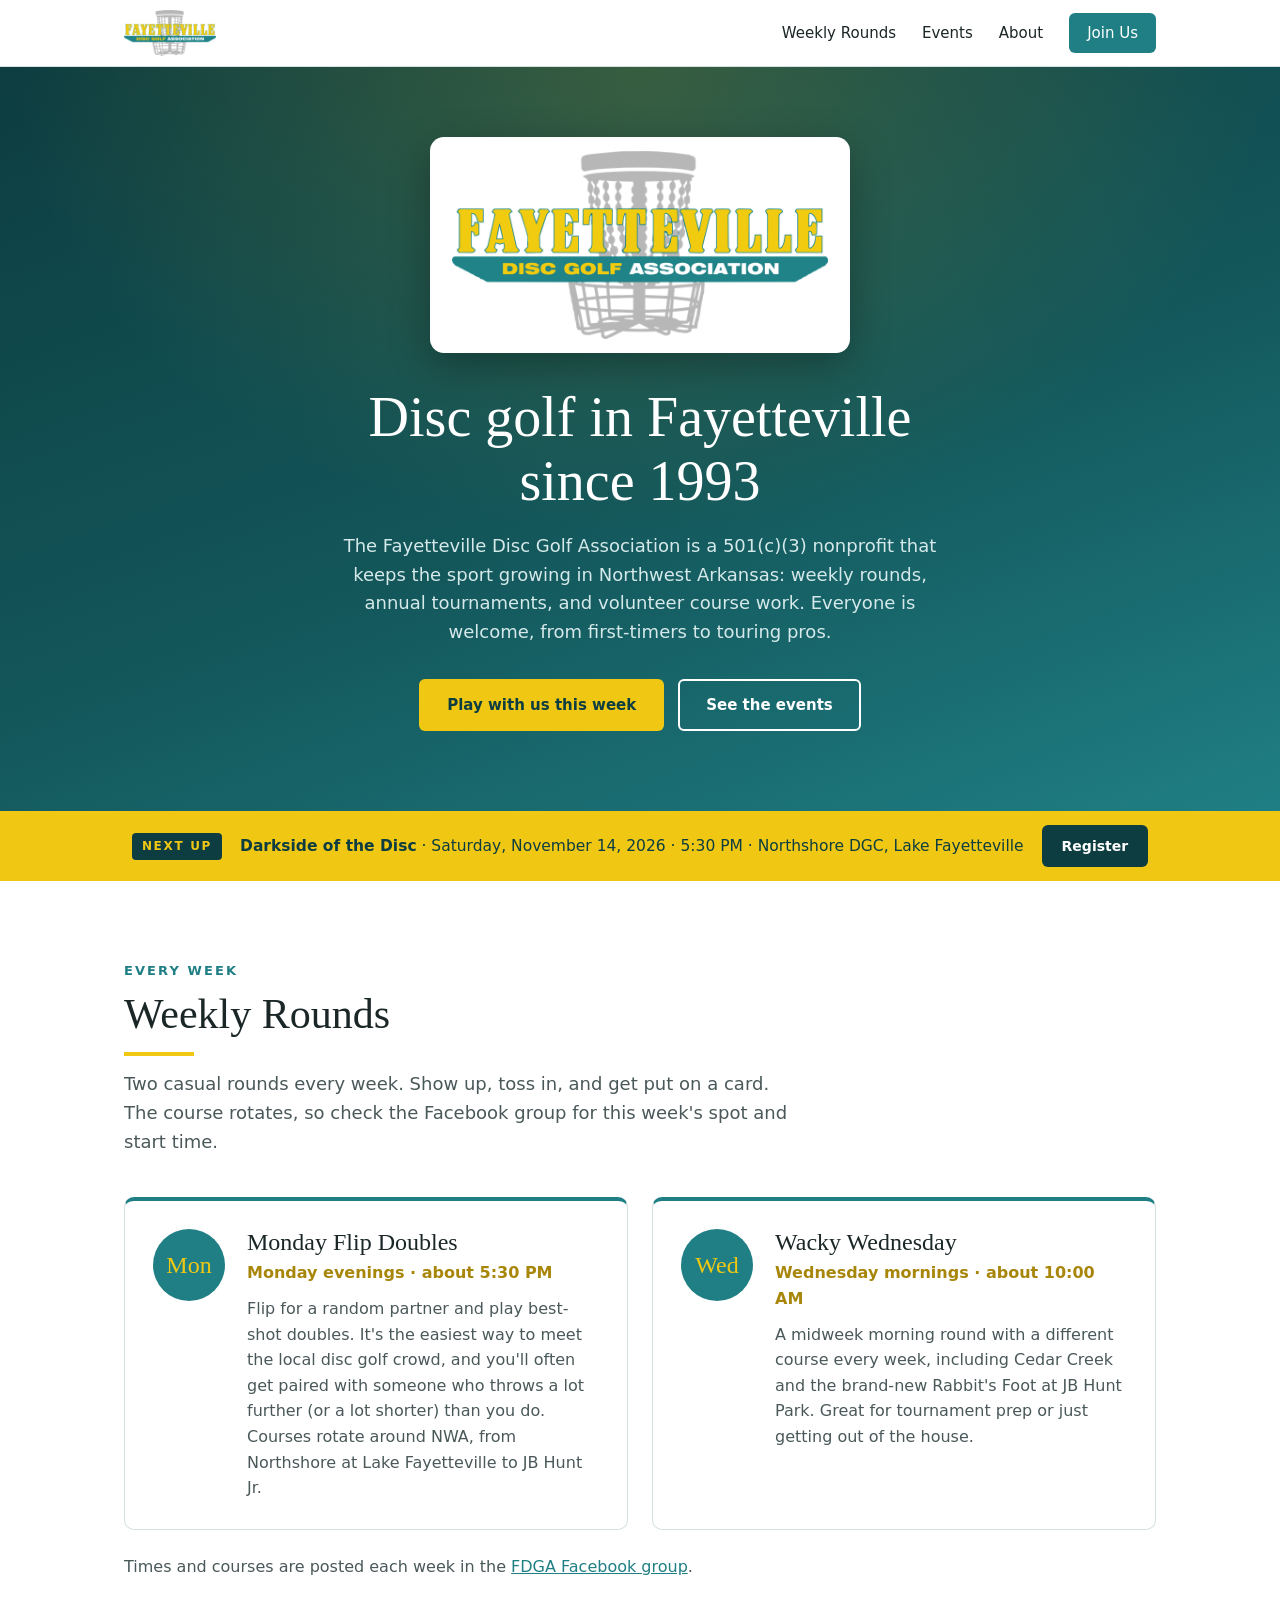
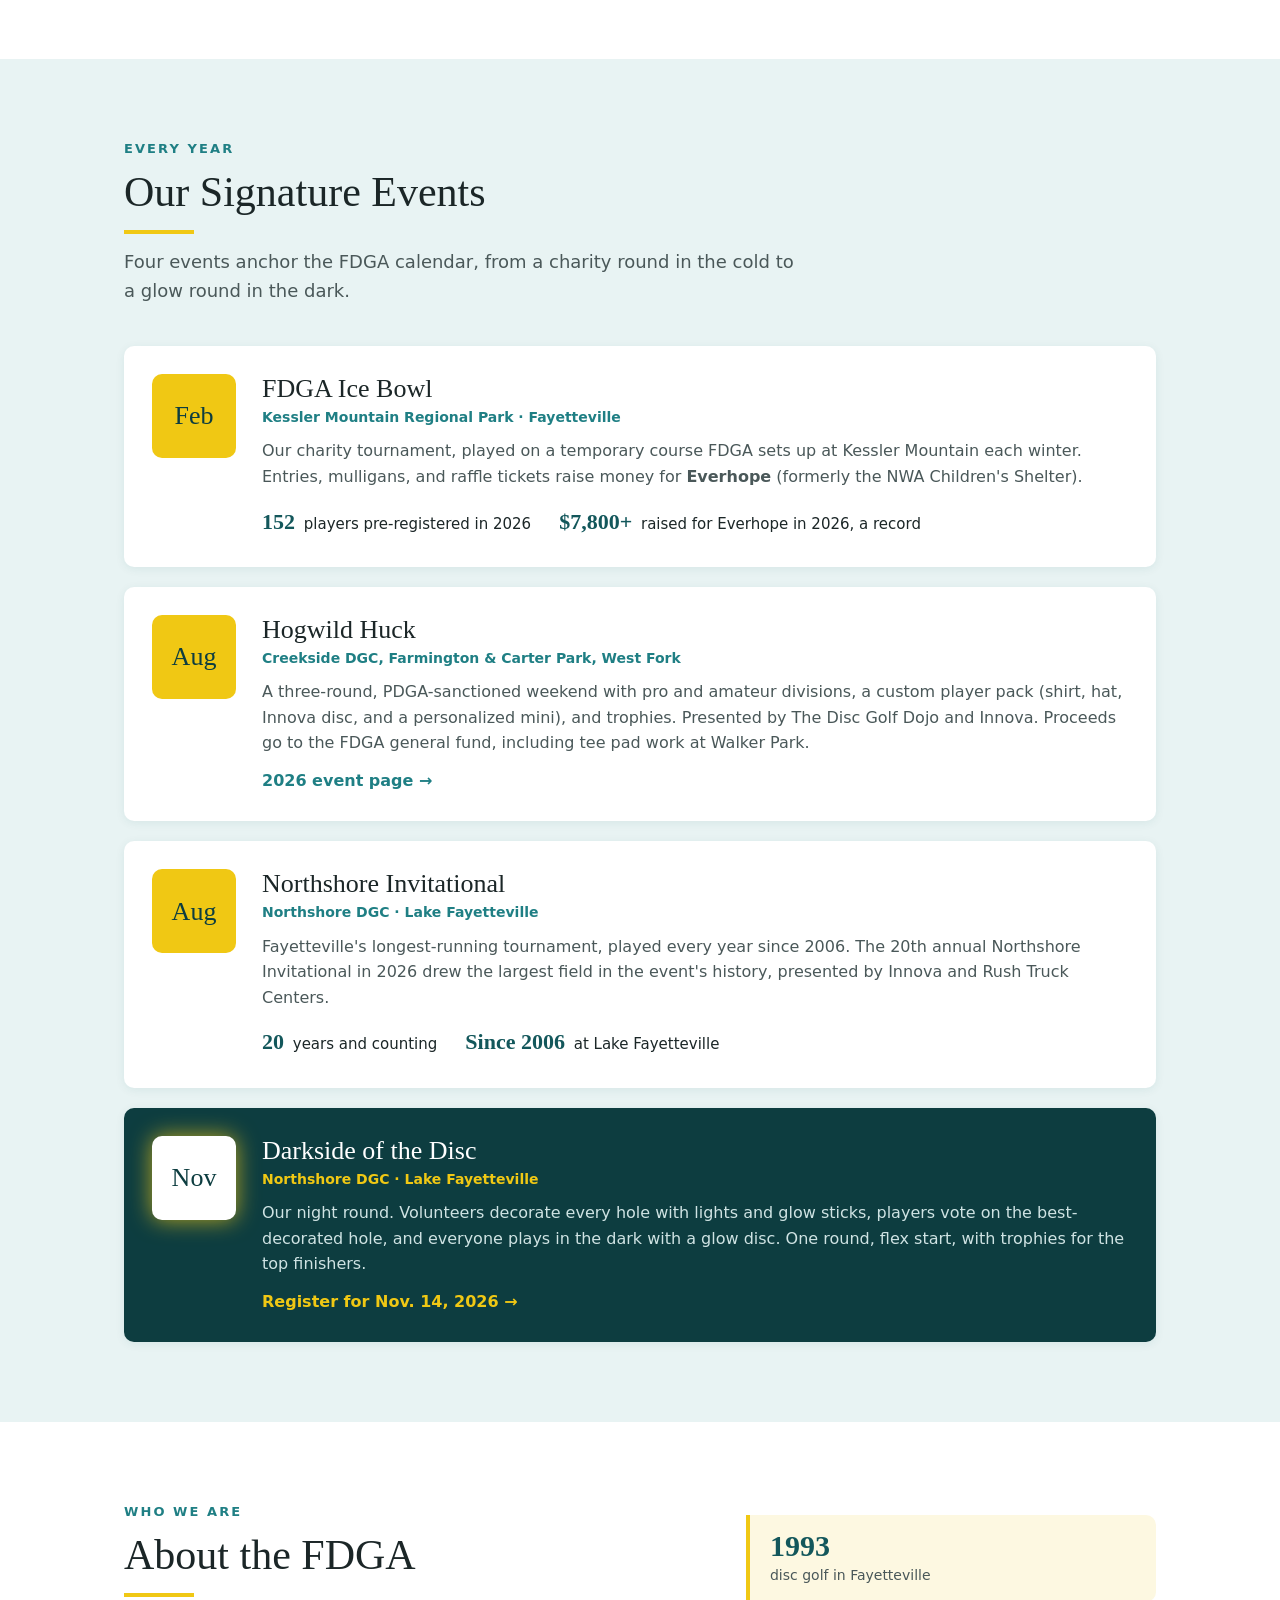
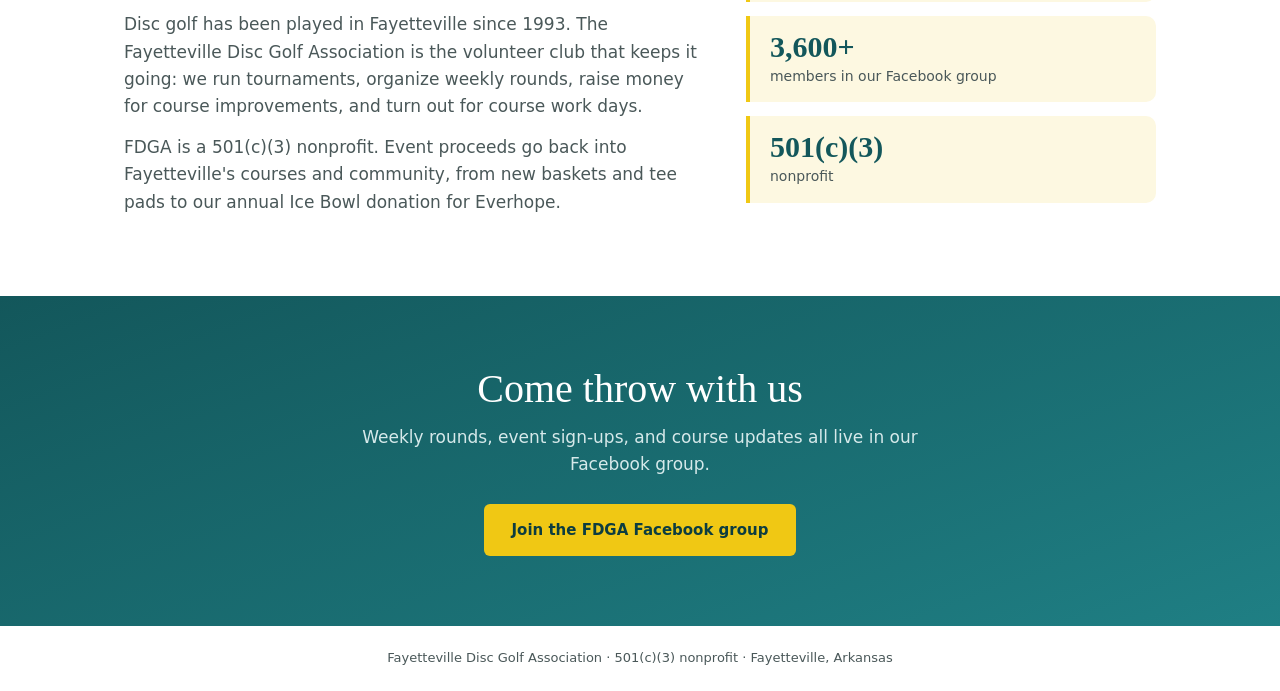
==== index.html @ 5f85bdb5 "FDGA site: weekly rounds, signature events, about, join Co-Authored-By: Claude Opus 5.5 <noreply@ant" ====
<!DOCTYPE html>
<html lang="en">
<head>
<meta charset="UTF-8">
<meta name="viewport" content="width=device-width, initial-scale=1.0">
<title>Fayetteville Disc Golf Association | Fayetteville, Arkansas</title>
<meta name="description" content="The Fayetteville Disc Golf Association (FDGA): weekly Monday Flip Doubles and Wacky Wednesday rounds, plus the Ice Bowl, Hogwild Huck, Northshore Invitational, and Darkside of the Disc.">
<meta property="og:title" content="Fayetteville Disc Golf Association">
<meta property="og:description" content="Disc golf in Fayetteville, Arkansas since 1993. Weekly rounds, annual tournaments, and a community of 3,600+ players.">
<meta property="og:image" content="https://www.fayettevillediscgolf.com/images/fdga-logo.png">
<meta property="og:url" content="https://www.fayettevillediscgolf.com/">
<link rel="icon" href="images/favicon.svg" type="image/svg+xml">
<link rel="stylesheet" href="css/style.css?v=1">
</head>
<body>

<header class="nav">
  <div class="nav-inner">
    <a href="#top" class="nav-brand"><img src="images/fdga-logo.png" alt="Fayetteville Disc Golf Association"></a>
    <button class="nav-toggle" aria-label="Toggle navigation" aria-expanded="false">
      <span></span><span></span><span></span>
    </button>
    <nav class="nav-links">
      <a href="#weekly">Weekly Rounds</a>
      <a href="#events">Events</a>
      <a href="#about">About</a>
      <a href="#join" class="nav-cta">Join Us</a>
    </nav>
  </div>
</header>

<main>

  <section id="top" class="hero">
    <div class="wrap">
      <img class="hero-logo" src="images/fdga-logo.png" alt="Fayetteville Disc Golf Association">
      <h1>Disc golf in Fayetteville<br>since 1993</h1>
      <p class="hero-sub">
        The Fayetteville Disc Golf Association is a 501(c)(3) nonprofit that keeps the sport growing
        in Northwest Arkansas: weekly rounds, annual tournaments, and volunteer course work.
        Everyone is welcome, from first-timers to touring pros.
      </p>
      <div class="hero-actions">
        <a href="#weekly" class="btn btn-gold">Play with us this week</a>
        <a href="#events" class="btn btn-outline">See the events</a>
      </div>
    </div>
  </section>

  <section class="next-up">
    <div class="wrap next-up-inner">
      <span class="next-up-label">Next up</span>
      <p>
        <strong>Darkside of the Disc</strong> · Saturday, November 14, 2026 · 5:30 PM ·
        Northshore DGC, Lake Fayetteville
      </p>
      <a href="https://www.discgolfscene.com/tournament/Darkside_of_the_Disc_2026" target="_blank" rel="noopener" class="btn btn-gold btn-small">Register</a>
    </div>
  </section>

  <section id="weekly" class="section">
    <div class="wrap">
      <div class="section-head">
        <span class="kicker">Every week</span>
        <h2>Weekly Rounds</h2>
        <p class="lead">
          Two casual rounds every week. Show up, toss in, and get put on a card. The course
          rotates, so check the Facebook group for this week's spot and start time.
        </p>
      </div>

      <div class="weekly-grid">
        <article class="weekly-card">
          <div class="weekly-day">Mon</div>
          <div>
            <h3>Monday Flip Doubles</h3>
            <p class="weekly-when">Monday evenings · about 5:30 PM</p>
            <p>
              Flip for a random partner and play best-shot doubles. It's the easiest way to meet
              the local disc golf crowd, and you'll often get paired with someone who throws a
              lot further (or a lot shorter) than you do. Courses rotate around NWA, from
              Northshore at Lake Fayetteville to JB Hunt Jr.
            </p>
          </div>
        </article>
        <article class="weekly-card">
          <div class="weekly-day">Wed</div>
          <div>
            <h3>Wacky Wednesday</h3>
            <p class="weekly-when">Wednesday mornings · about 10:00 AM</p>
            <p>
              A midweek morning round with a different course every week, including Cedar Creek
              and the brand-new Rabbit's Foot at JB Hunt Park. Great for tournament prep or just
              getting out of the house.
            </p>
          </div>
        </article>
      </div>

      <p class="weekly-note">
        Times and courses are posted each week in the
        <a href="https://www.facebook.com/groups/421920494597940" target="_blank" rel="noopener">FDGA Facebook group</a>.
      </p>
    </div>
  </section>

  <section id="events" class="section section-alt">
    <div class="wrap">
      <div class="section-head">
        <span class="kicker">Every year</span>
        <h2>Our Signature Events</h2>
        <p class="lead">
          Four events anchor the FDGA calendar, from a charity round in the cold to a glow round
          in the dark.
        </p>
      </div>

      <div class="event-list">
        <article class="event">
          <div class="event-month"><span>Feb</span></div>
          <div class="event-body">
            <h3>FDGA Ice Bowl</h3>
            <p class="event-where">Kessler Mountain Regional Park · Fayetteville</p>
            <p>
              Our charity tournament, played on a temporary course FDGA sets up at Kessler
              Mountain each winter. Entries, mulligans, and raffle tickets raise money for
              <strong>Everhope</strong> (formerly the NWA Children's Shelter).
            </p>
            <ul class="event-stats">
              <li><b>152</b> players pre-registered in 2026</li>
              <li><b>$7,800+</b> raised for Everhope in 2026, a record</li>
            </ul>
          </div>
        </article>

        <article class="event">
          <div class="event-month"><span>Aug</span></div>
          <div class="event-body">
            <h3>Hogwild Huck</h3>
            <p class="event-where">Creekside DGC, Farmington &amp; Carter Park, West Fork</p>
            <p>
              A three-round, PDGA-sanctioned weekend with pro and amateur divisions, a custom
              player pack (shirt, hat, Innova disc, and a personalized mini), and trophies.
              Presented by The Disc Golf Dojo and Innova. Proceeds go to the FDGA general fund,
              including tee pad work at Walker Park.
            </p>
            <a class="event-link" href="https://www.discgolfscene.com/tournament/4th_Annual_Hogwild_Huck_2026" target="_blank" rel="noopener">2026 event page →</a>
          </div>
        </article>

        <article class="event">
          <div class="event-month"><span>Aug</span></div>
          <div class="event-body">
            <h3>Northshore Invitational</h3>
            <p class="event-where">Northshore DGC · Lake Fayetteville</p>
            <p>
              Fayetteville's longest-running tournament, played every year since 2006. The
              20th annual Northshore Invitational in 2026 drew the largest field in the event's
              history, presented by Innova and Rush Truck Centers.
            </p>
            <ul class="event-stats">
              <li><b>20</b> years and counting</li>
              <li><b>Since 2006</b> at Lake Fayetteville</li>
            </ul>
          </div>
        </article>

        <article class="event event-glow">
          <div class="event-month"><span>Nov</span></div>
          <div class="event-body">
            <h3>Darkside of the Disc</h3>
            <p class="event-where">Northshore DGC · Lake Fayetteville</p>
            <p>
              Our night round. Volunteers decorate every hole with lights and glow sticks, players
              vote on the best-decorated hole, and everyone plays in the dark with a glow disc.
              One round, flex start, with trophies for the top finishers.
            </p>
            <a class="event-link" href="https://www.discgolfscene.com/tournament/Darkside_of_the_Disc_2026" target="_blank" rel="noopener">Register for Nov. 14, 2026 →</a>
          </div>
        </article>
      </div>
    </div>
  </section>

  <section id="about" class="section">
    <div class="wrap about-grid">
      <div>
        <span class="kicker">Who we are</span>
        <h2>About the FDGA</h2>
        <p>
          Disc golf has been played in Fayetteville since 1993. The Fayetteville Disc Golf
          Association is the volunteer club that keeps it going: we run tournaments, organize
          weekly rounds, raise money for course improvements, and turn out for course work days.
        </p>
        <p>
          FDGA is a 501(c)(3) nonprofit. Event proceeds go back into Fayetteville's courses and
          community, from new baskets and tee pads to our annual Ice Bowl donation for Everhope.
        </p>
      </div>
      <ul class="about-stats">
        <li><b>1993</b><span>disc golf in Fayetteville</span></li>
        <li><b>3,600+</b><span>members in our Facebook group</span></li>
        <li><b>501(c)(3)</b><span>nonprofit</span></li>
      </ul>
    </div>
  </section>

  <section id="join" class="join">
    <div class="wrap">
      <h2>Come throw with us</h2>
      <p>
        Weekly rounds, event sign-ups, and course updates all live in our
        Facebook group.
      </p>
      <a href="https://www.facebook.com/groups/421920494597940" target="_blank" rel="noopener" class="btn btn-gold">Join the FDGA Facebook group</a>
    </div>
  </section>

</main>

<footer class="footer">
  <p>Fayetteville Disc Golf Association · 501(c)(3) nonprofit · Fayetteville, Arkansas</p>
</footer>

<script src="js/main.js?v=1"></script>
</body>
</html>
---- css/style.css ----
/* Fayetteville Disc Golf Association: same teal/gold as the FDGA proposal */
:root {
  --teal: #1f7f84;
  --teal-dark: #13575b;
  --teal-deep: #0d3d40;
  --teal-tint: #e8f3f3;
  --gold: #f0c814;
  --gold-ink: #a8860a;
  --gold-tint: #fdf8e1;
  --ink: #1b2627;
  --ink-soft: #4a5859;
  --rule: #d7e0e0;
  --radius: 10px;
  --font-body: "Segoe UI", system-ui, -apple-system, Roboto, Helvetica, Arial, sans-serif;
  --font-head: Georgia, "Times New Roman", serif;
}

* { box-sizing: border-box; margin: 0; padding: 0; }

html { scroll-behavior: smooth; scroll-padding-top: 76px; }

body {
  font-family: var(--font-body);
  color: var(--ink);
  line-height: 1.6;
  background: #fff;
}

a { color: var(--teal); }

img { max-width: 100%; display: block; }

.wrap { max-width: 1080px; margin: 0 auto; padding: 0 24px; }

h1, h2, h3 { font-family: var(--font-head); font-weight: normal; line-height: 1.15; }

/* Buttons */
.btn {
  display: inline-block;
  text-decoration: none;
  font-weight: 600;
  font-size: 15px;
  padding: 12px 26px;
  border-radius: 6px;
  border: 2px solid transparent;
  transition: transform 0.15s, background 0.15s;
}
.btn:hover { transform: translateY(-1px); }
.btn-gold { background: var(--gold); color: var(--teal-deep); }
.btn-gold:hover { background: #ffd83a; }
.btn-outline { border-color: #fff; color: #fff; }
.btn-outline:hover { background: rgba(255, 255, 255, 0.1); }
.btn-small { padding: 8px 18px; font-size: 14px; }

/* Nav */
.nav {
  position: sticky;
  top: 0;
  z-index: 50;
  background: #fff;
  border-bottom: 1px solid var(--rule);
}
.nav-inner {
  max-width: 1080px;
  margin: 0 auto;
  padding: 10px 24px;
  display: flex;
  align-items: center;
  justify-content: space-between;
}
.nav-brand img { height: 46px; width: auto; }
.nav-links { display: flex; align-items: center; gap: 26px; }
.nav-links a {
  text-decoration: none;
  color: var(--ink);
  font-size: 15px;
  font-weight: 500;
}
.nav-links a:hover { color: var(--teal); }
.nav-links .nav-cta {
  background: var(--teal);
  color: #fff;
  padding: 8px 18px;
  border-radius: 6px;
}
.nav-links .nav-cta:hover { background: var(--teal-dark); color: #fff; }
.nav-toggle {
  display: none;
  background: none;
  border: none;
  cursor: pointer;
  padding: 6px;
}
.nav-toggle span {
  display: block;
  width: 24px;
  height: 2px;
  background: var(--ink);
  margin: 5px 0;
}

/* Hero */
.hero {
  background:
    radial-gradient(70% 90% at 50% 0%, rgba(240, 200, 20, 0.18), transparent 70%),
    linear-gradient(160deg, var(--teal-deep) 0%, var(--teal-dark) 55%, var(--teal) 100%);
  color: #fff;
  text-align: center;
  padding: 70px 0 80px;
}
.hero-logo {
  width: min(420px, 80vw);
  margin: 0 auto 32px;
  background: #fff;
  border-radius: 14px;
  padding: 14px 22px;
  box-shadow: 0 12px 40px rgba(0, 0, 0, 0.3);
}
.hero h1 { font-size: clamp(34px, 6vw, 56px); margin-bottom: 18px; }
.hero-sub {
  max-width: 640px;
  margin: 0 auto 32px;
  font-size: 18px;
  color: #d6e9ea;
}
.hero-actions { display: flex; gap: 14px; justify-content: center; flex-wrap: wrap; }

/* Next up strip */
.next-up { background: var(--gold); color: var(--teal-deep); }
.next-up-inner {
  display: flex;
  align-items: center;
  gap: 18px;
  padding-top: 14px;
  padding-bottom: 14px;
  flex-wrap: wrap;
  justify-content: center;
  text-align: center;
}
.next-up-label {
  font-size: 12px;
  font-weight: 700;
  letter-spacing: 0.14em;
  text-transform: uppercase;
  background: var(--teal-deep);
  color: var(--gold);
  padding: 4px 10px;
  border-radius: 4px;
}
.next-up p { font-size: 15.5px; }
.next-up .btn-gold { background: var(--teal-deep); color: #fff; }
.next-up .btn-gold:hover { background: var(--teal-dark); }

/* Sections */
.section { padding: 80px 0; }
.section-alt { background: var(--teal-tint); }
.section-head { max-width: 680px; margin-bottom: 40px; }
.kicker {
  display: block;
  font-size: 13px;
  font-weight: 700;
  letter-spacing: 0.16em;
  text-transform: uppercase;
  color: var(--teal);
  margin-bottom: 8px;
}
.section h2 { font-size: clamp(30px, 4.5vw, 42px); margin-bottom: 14px; }
.section h2::after {
  content: "";
  display: block;
  width: 70px;
  height: 4px;
  background: var(--gold);
  margin-top: 14px;
}
.lead { font-size: 18px; color: var(--ink-soft); }

/* Weekly rounds */
.weekly-grid { display: grid; grid-template-columns: 1fr 1fr; gap: 24px; }
.weekly-card {
  display: flex;
  gap: 22px;
  align-items: flex-start;
  border: 1px solid var(--rule);
  border-top: 4px solid var(--teal);
  border-radius: var(--radius);
  padding: 28px;
  background: #fff;
}
.weekly-day {
  flex-shrink: 0;
  width: 72px;
  height: 72px;
  border-radius: 50%;
  background: var(--teal);
  color: var(--gold);
  font-family: var(--font-head);
  font-size: 24px;
  display: flex;
  align-items: center;
  justify-content: center;
}
.weekly-card h3 { font-size: 24px; margin-bottom: 4px; }
.weekly-when { font-weight: 600; color: var(--gold-ink); margin-bottom: 10px; }
.weekly-card p:last-child { color: var(--ink-soft); }
.weekly-note { margin-top: 24px; color: var(--ink-soft); }

/* Events */
.event-list { display: grid; gap: 20px; }
.event {
  display: flex;
  gap: 26px;
  background: #fff;
  border-radius: var(--radius);
  padding: 28px;
  box-shadow: 0 2px 10px rgba(19, 87, 91, 0.08);
}
.event-month {
  flex-shrink: 0;
  width: 84px;
  height: 84px;
  border-radius: var(--radius);
  background: var(--gold);
  display: flex;
  align-items: center;
  justify-content: center;
}
.event-month span {
  font-family: var(--font-head);
  font-size: 26px;
  color: var(--teal-deep);
}
.event-body h3 { font-size: 26px; margin-bottom: 2px; }
.event-where {
  font-size: 14px;
  font-weight: 600;
  color: var(--teal);
  margin-bottom: 10px;
}
.event-body > p:not(.event-where) { color: var(--ink-soft); }
.event-stats {
  list-style: none;
  display: flex;
  flex-wrap: wrap;
  gap: 10px 28px;
  margin-top: 14px;
  font-size: 15px;
}
.event-stats b { font-family: var(--font-head); font-size: 22px; color: var(--teal-dark); margin-right: 4px; }
.event-link {
  display: inline-block;
  margin-top: 12px;
  font-weight: 600;
  text-decoration: none;
}
.event-link:hover { text-decoration: underline; }

.event-glow { background: var(--teal-deep); color: #fff; }
.event-glow .event-month { background: #fff; box-shadow: 0 0 22px rgba(240, 200, 20, 0.75); }
.event-glow .event-where { color: var(--gold); }
.event-glow .event-body > p:not(.event-where) { color: #cfe3e3; }
.event-glow .event-link { color: var(--gold); }

/* About */
.about-grid { display: grid; grid-template-columns: 1.4fr 1fr; gap: 48px; align-items: center; }
.about-grid p { color: var(--ink-soft); font-size: 17px; }
.about-grid p + p { margin-top: 14px; }
.about-stats { list-style: none; display: grid; gap: 14px; }
.about-stats li {
  border-left: 4px solid var(--gold);
  background: var(--gold-tint);
  padding: 14px 20px;
  border-radius: 0 var(--radius) var(--radius) 0;
}
.about-stats b { display: block; font-family: var(--font-head); font-size: 30px; color: var(--teal-dark); line-height: 1.1; }
.about-stats span { font-size: 14px; color: var(--ink-soft); }

/* Join */
.join {
  background: linear-gradient(160deg, var(--teal-dark), var(--teal));
  color: #fff;
  text-align: center;
  padding: 70px 0;
}
.join h2 { font-size: clamp(30px, 4.5vw, 40px); margin-bottom: 12px; }
.join p { max-width: 560px; margin: 0 auto 26px; color: #d6e9ea; font-size: 17px; }

/* Footer */
.footer { text-align: center; padding: 22px; font-size: 13px; color: var(--ink-soft); }

/* Responsive */
@media (max-width: 820px) {
  .nav-toggle { display: block; }
  .nav-links {
    display: none;
    position: absolute;
    top: 100%;
    left: 0;
    right: 0;
    flex-direction: column;
    gap: 0;
    background: #fff;
    border-bottom: 1px solid var(--rule);
    padding: 8px 0 16px;
  }
  .nav-links.open { display: flex; }
  .nav-links a { padding: 10px 24px; }
  .nav-links .nav-cta { margin-top: 6px; }
  .weekly-grid, .about-grid { grid-template-columns: 1fr; }
  .section { padding: 60px 0; }
}

@media (max-width: 560px) {
  .weekly-card, .event { flex-direction: column; gap: 16px; padding: 22px; }
  .event-month, .weekly-day { width: 64px; height: 64px; }
  .event-month span, .weekly-day { font-size: 21px; }
  .hero { padding: 48px 0 60px; }
}
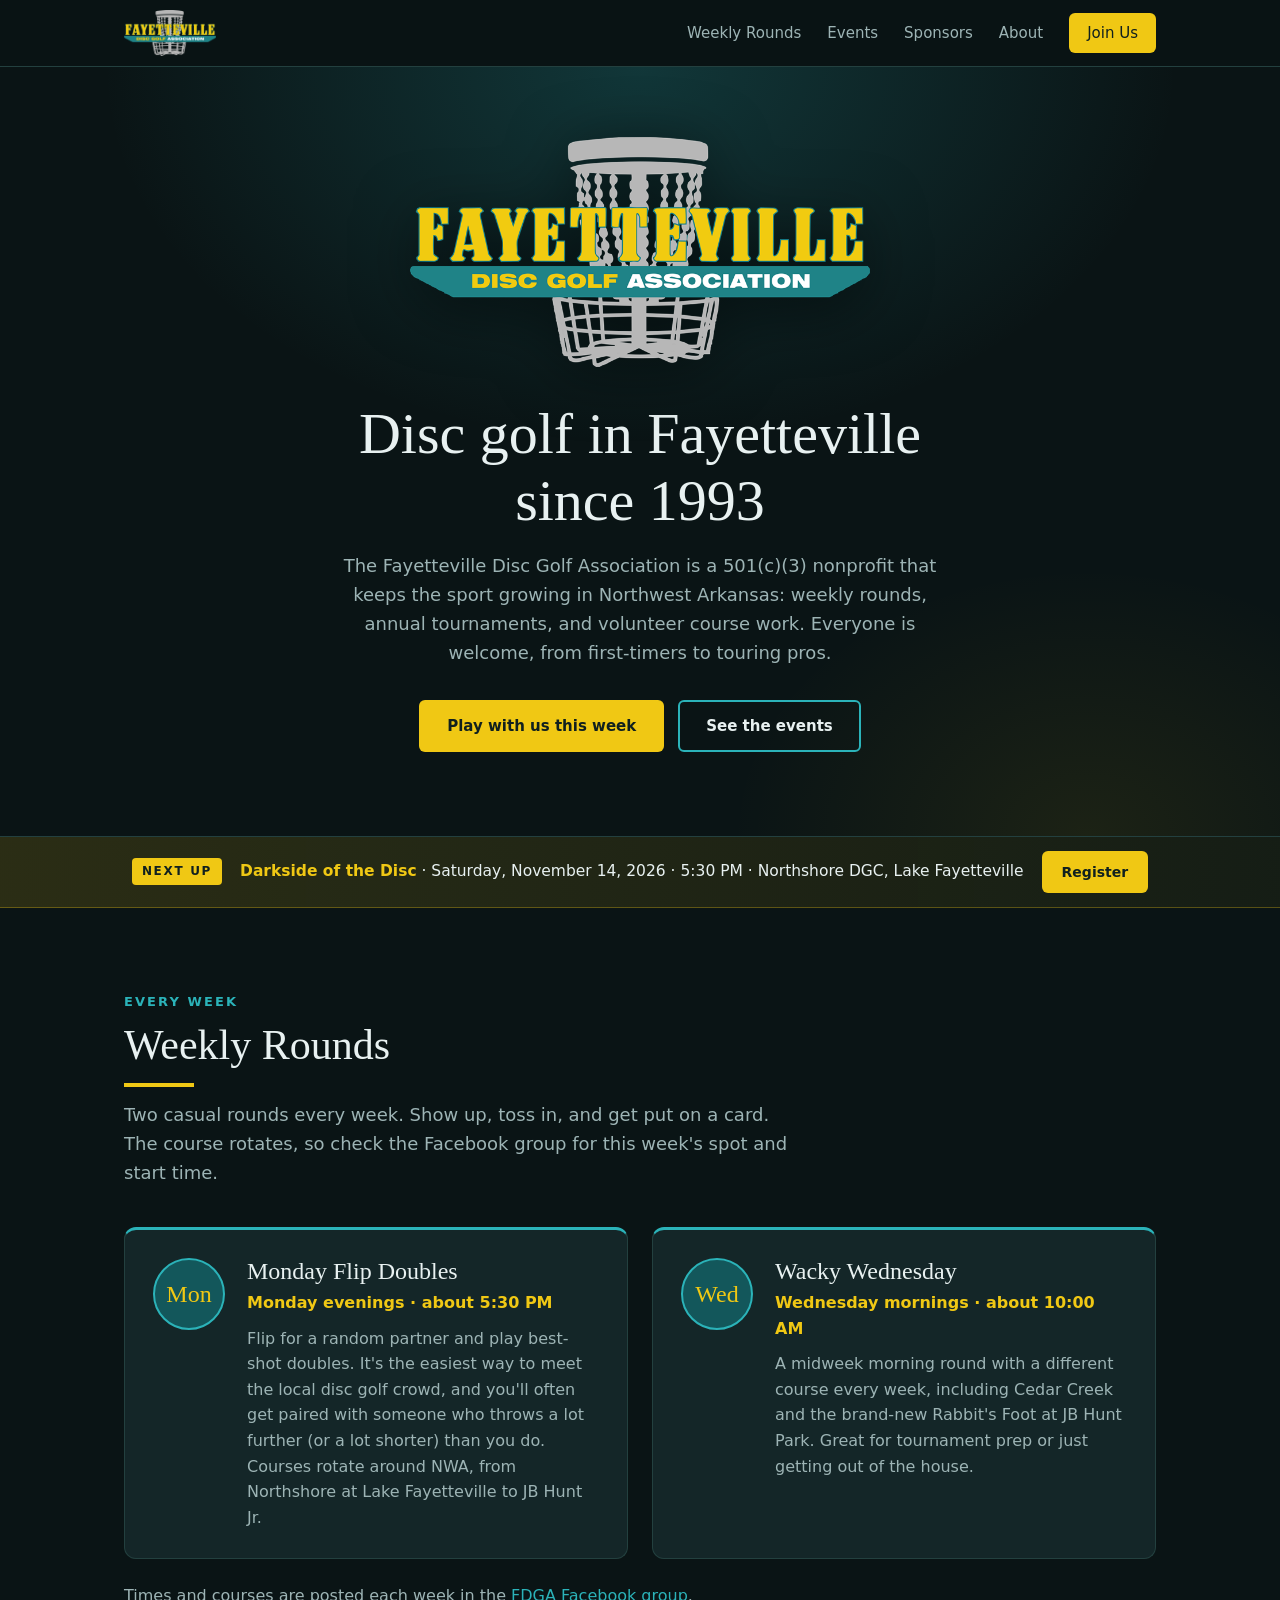
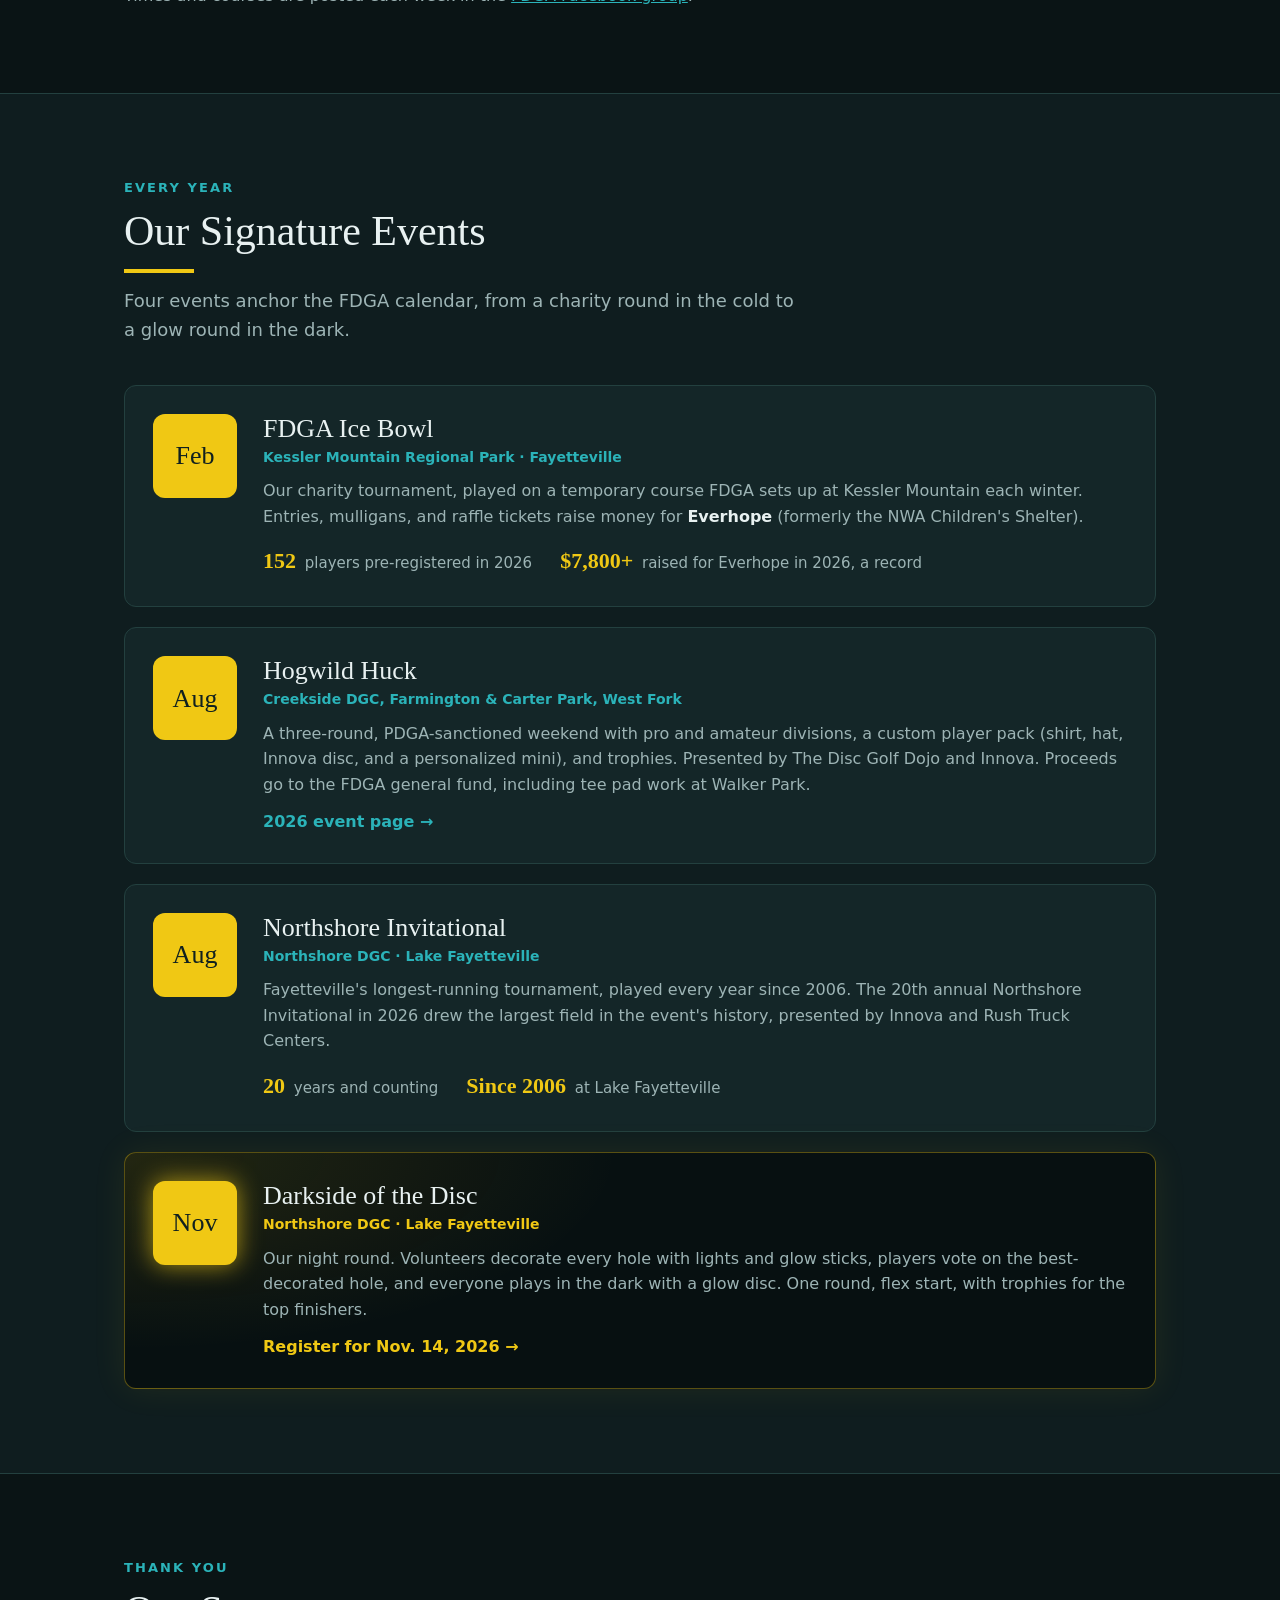
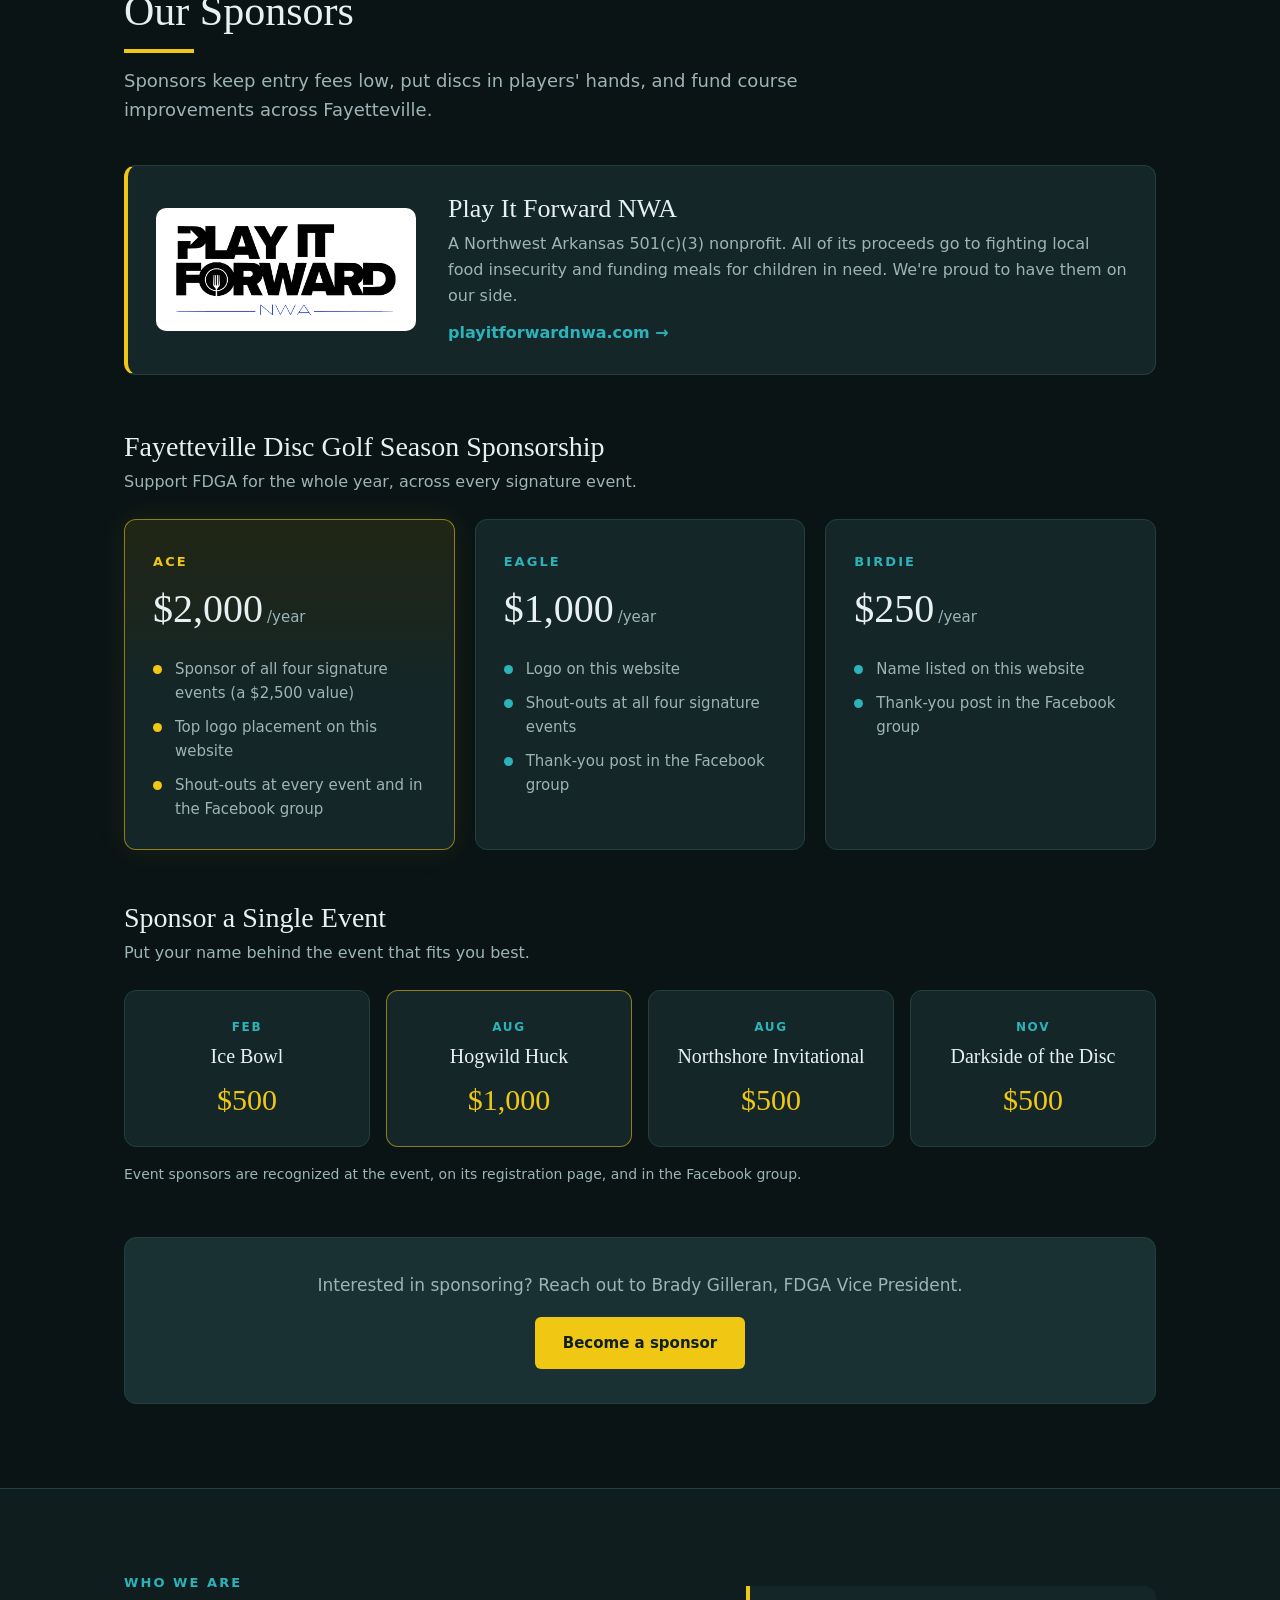
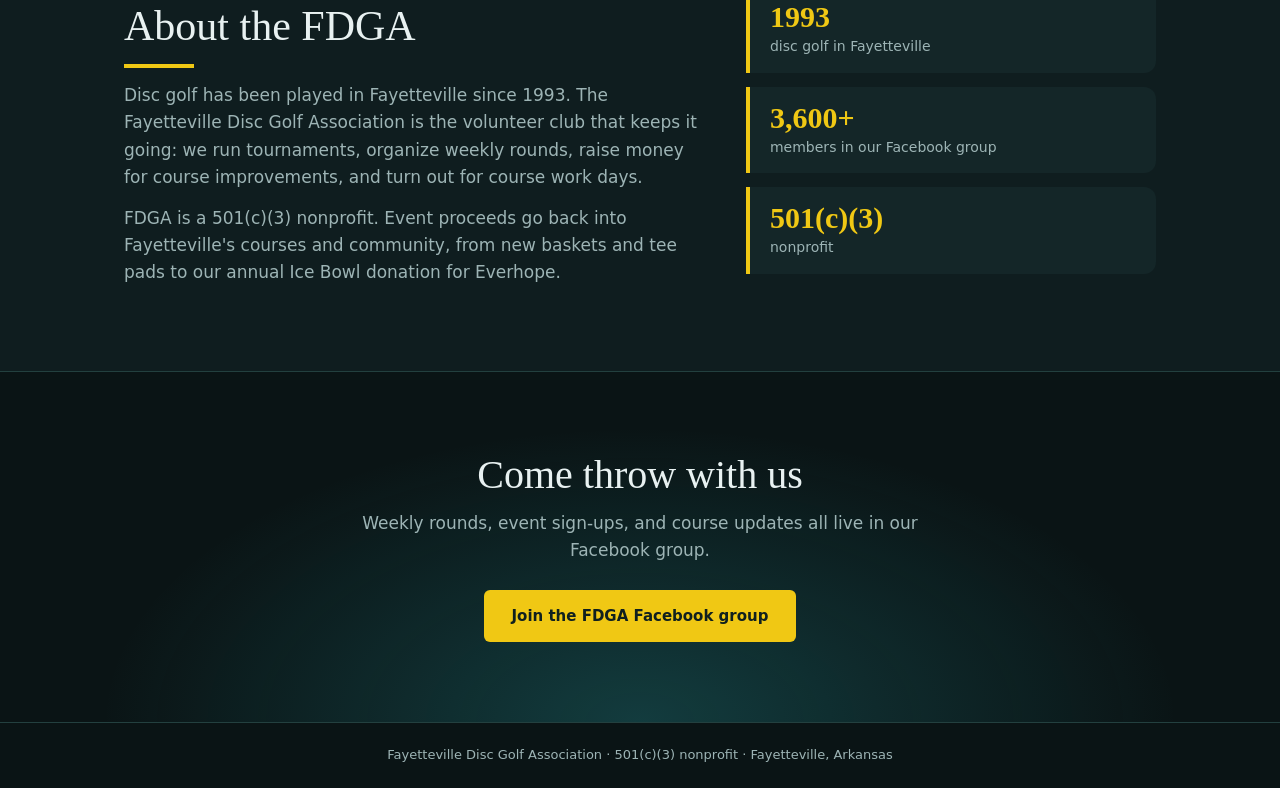
==== commit dc1e2d79: "Dark theme; sponsors section with Play It Forward NWA, season tiers, event sponsorships Co-Authored-" ====
--- a/index.html
+++ b/index.html
@@ -10,7 +10,7 @@
 <meta property="og:image" content="https://www.fayettevillediscgolf.com/images/fdga-logo.png">
 <meta property="og:url" content="https://www.fayettevillediscgolf.com/">
 <link rel="icon" href="images/favicon.svg" type="image/svg+xml">
-<link rel="stylesheet" href="css/style.css?v=1">
+<link rel="stylesheet" href="css/style.css?v=2">
 </head>
 <body>
 
@@ -23,6 +23,7 @@
     <nav class="nav-links">
       <a href="#weekly">Weekly Rounds</a>
       <a href="#events">Events</a>
+      <a href="#sponsors">Sponsors</a>
       <a href="#about">About</a>
       <a href="#join" class="nav-cta">Join Us</a>
     </nav>
@@ -182,7 +183,85 @@
     </div>
   </section>
 
-  <section id="about" class="section">
+  <section id="sponsors" class="section">
+    <div class="wrap">
+      <div class="section-head">
+        <span class="kicker">Thank you</span>
+        <h2>Our Sponsors</h2>
+        <p class="lead">
+          Sponsors keep entry fees low, put discs in players' hands, and fund course improvements
+          across Fayetteville.
+        </p>
+      </div>
+
+      <div class="sponsor-feature">
+        <a class="sponsor-logo" href="https://www.playitforwardnwa.com/" target="_blank" rel="noopener">
+          <img src="images/sponsors/play-it-forward.png" alt="Play It Forward NWA">
+        </a>
+        <div>
+          <h3>Play It Forward NWA</h3>
+          <p>
+            A Northwest Arkansas 501(c)(3) nonprofit. All of its proceeds go to fighting local
+            food insecurity and funding meals for children in need. We're proud to have them on
+            our side.
+          </p>
+          <a class="event-link" href="https://www.playitforwardnwa.com/" target="_blank" rel="noopener">playitforwardnwa.com →</a>
+        </div>
+      </div>
+
+      <div class="sponsor-program">
+        <h3 class="sub-head">Fayetteville Disc Golf Season Sponsorship</h3>
+        <p class="sub-lead">Support FDGA for the whole year, across every signature event.</p>
+        <div class="tier-grid">
+          <article class="tier tier-top">
+            <span class="tier-name">Ace</span>
+            <p class="tier-price">$2,000<span>/year</span></p>
+            <ul>
+              <li>Sponsor of all four signature events (a $2,500 value)</li>
+              <li>Top logo placement on this website</li>
+              <li>Shout-outs at every event and in the Facebook group</li>
+            </ul>
+          </article>
+          <article class="tier">
+            <span class="tier-name">Eagle</span>
+            <p class="tier-price">$1,000<span>/year</span></p>
+            <ul>
+              <li>Logo on this website</li>
+              <li>Shout-outs at all four signature events</li>
+              <li>Thank-you post in the Facebook group</li>
+            </ul>
+          </article>
+          <article class="tier">
+            <span class="tier-name">Birdie</span>
+            <p class="tier-price">$250<span>/year</span></p>
+            <ul>
+              <li>Name listed on this website</li>
+              <li>Thank-you post in the Facebook group</li>
+            </ul>
+          </article>
+        </div>
+      </div>
+
+      <div class="sponsor-program">
+        <h3 class="sub-head">Sponsor a Single Event</h3>
+        <p class="sub-lead">Put your name behind the event that fits you best.</p>
+        <div class="event-sponsor-grid">
+          <div class="event-sponsor"><span class="es-month">Feb</span><h4>Ice Bowl</h4><p class="es-price">$500</p></div>
+          <div class="event-sponsor es-featured"><span class="es-month">Aug</span><h4>Hogwild Huck</h4><p class="es-price">$1,000</p></div>
+          <div class="event-sponsor"><span class="es-month">Aug</span><h4>Northshore Invitational</h4><p class="es-price">$500</p></div>
+          <div class="event-sponsor"><span class="es-month">Nov</span><h4>Darkside of the Disc</h4><p class="es-price">$500</p></div>
+        </div>
+        <p class="sub-note">Event sponsors are recognized at the event, on its registration page, and in the Facebook group.</p>
+      </div>
+
+      <div class="sponsor-cta">
+        <p>Interested in sponsoring? Reach out to Brady Gilleran, FDGA Vice President.</p>
+        <a class="btn btn-gold" href="mailto:bjgiller@gmail.com?subject=FDGA%20Sponsorship">Become a sponsor</a>
+      </div>
+    </div>
+  </section>
+
+  <section id="about" class="section section-alt">
     <div class="wrap about-grid">
       <div>
         <span class="kicker">Who we are</span>
--- a/css/style.css
+++ b/css/style.css
@@ -1,16 +1,18 @@
-/* Fayetteville Disc Golf Association: same teal/gold as the FDGA proposal */
+/* Fayetteville Disc Golf Association: dark theme in FDGA teal and gold */
 :root {
-  --teal: #1f7f84;
+  --bg: #0a1415;
+  --bg-alt: #0f1d1f;
+  --card: #142628;
+  --card-hi: #1a3134;
+  --border: #23403f;
+  --text: #e8f1f1;
+  --muted: #9db4b5;
+  --teal: #2bb3b9;
+  --teal-mid: #1f7f84;
   --teal-dark: #13575b;
-  --teal-deep: #0d3d40;
-  --teal-tint: #e8f3f3;
   --gold: #f0c814;
-  --gold-ink: #a8860a;
-  --gold-tint: #fdf8e1;
-  --ink: #1b2627;
-  --ink-soft: #4a5859;
-  --rule: #d7e0e0;
-  --radius: 10px;
+  --gold-soft: #ffd83a;
+  --radius: 12px;
   --font-body: "Segoe UI", system-ui, -apple-system, Roboto, Helvetica, Arial, sans-serif;
   --font-head: Georgia, "Times New Roman", serif;
 }
@@ -21,9 +23,9 @@
 
 body {
   font-family: var(--font-body);
-  color: var(--ink);
+  color: var(--text);
   line-height: 1.6;
-  background: #fff;
+  background: var(--bg);
 }
 
 a { color: var(--teal); }
@@ -32,7 +34,7 @@
 
 .wrap { max-width: 1080px; margin: 0 auto; padding: 0 24px; }
 
-h1, h2, h3 { font-family: var(--font-head); font-weight: normal; line-height: 1.15; }
+h1, h2, h3, h4 { font-family: var(--font-head); font-weight: normal; line-height: 1.15; }
 
 /* Buttons */
 .btn {
@@ -43,13 +45,13 @@
   padding: 12px 26px;
   border-radius: 6px;
   border: 2px solid transparent;
-  transition: transform 0.15s, background 0.15s;
+  transition: transform 0.15s, background 0.15s, box-shadow 0.15s;
 }
 .btn:hover { transform: translateY(-1px); }
-.btn-gold { background: var(--gold); color: var(--teal-deep); }
-.btn-gold:hover { background: #ffd83a; }
-.btn-outline { border-color: #fff; color: #fff; }
-.btn-outline:hover { background: rgba(255, 255, 255, 0.1); }
+.btn-gold { background: var(--gold); color: #10201f; }
+.btn-gold:hover { background: var(--gold-soft); box-shadow: 0 0 22px rgba(240, 200, 20, 0.35); }
+.btn-outline { border-color: var(--teal); color: var(--text); }
+.btn-outline:hover { background: rgba(43, 179, 185, 0.12); }
 .btn-small { padding: 8px 18px; font-size: 14px; }
 
 /* Nav */
@@ -57,8 +59,9 @@
   position: sticky;
   top: 0;
   z-index: 50;
-  background: #fff;
-  border-bottom: 1px solid var(--rule);
+  background: rgba(10, 20, 21, 0.92);
+  backdrop-filter: blur(8px);
+  border-bottom: 1px solid var(--border);
 }
 .nav-inner {
   max-width: 1080px;
@@ -72,18 +75,18 @@
 .nav-links { display: flex; align-items: center; gap: 26px; }
 .nav-links a {
   text-decoration: none;
-  color: var(--ink);
+  color: var(--muted);
   font-size: 15px;
   font-weight: 500;
 }
-.nav-links a:hover { color: var(--teal); }
+.nav-links a:hover { color: var(--text); }
 .nav-links .nav-cta {
-  background: var(--teal);
-  color: #fff;
+  background: var(--gold);
+  color: #10201f;
   padding: 8px 18px;
   border-radius: 6px;
 }
-.nav-links .nav-cta:hover { background: var(--teal-dark); color: #fff; }
+.nav-links .nav-cta:hover { background: var(--gold-soft); color: #10201f; }
 .nav-toggle {
   display: none;
   background: none;
@@ -95,38 +98,39 @@
   display: block;
   width: 24px;
   height: 2px;
-  background: var(--ink);
+  background: var(--text);
   margin: 5px 0;
 }
 
 /* Hero */
 .hero {
   background:
-    radial-gradient(70% 90% at 50% 0%, rgba(240, 200, 20, 0.18), transparent 70%),
-    linear-gradient(160deg, var(--teal-deep) 0%, var(--teal-dark) 55%, var(--teal) 100%);
-  color: #fff;
-  text-align: center;
-  padding: 70px 0 80px;
+    radial-gradient(60% 70% at 50% 0%, rgba(43, 179, 185, 0.22), transparent 70%),
+    radial-gradient(40% 50% at 85% 100%, rgba(240, 200, 20, 0.08), transparent 70%),
+    var(--bg);
+  text-align: center;
+  padding: 70px 0 84px;
+  border-bottom: 1px solid var(--border);
 }
 .hero-logo {
-  width: min(420px, 80vw);
-  margin: 0 auto 32px;
-  background: #fff;
-  border-radius: 14px;
-  padding: 14px 22px;
-  box-shadow: 0 12px 40px rgba(0, 0, 0, 0.3);
-}
-.hero h1 { font-size: clamp(34px, 6vw, 56px); margin-bottom: 18px; }
+  width: min(460px, 82vw);
+  margin: 0 auto 34px;
+  filter: drop-shadow(0 10px 30px rgba(0, 0, 0, 0.6));
+}
+.hero h1 { font-size: clamp(34px, 6vw, 58px); margin-bottom: 18px; }
 .hero-sub {
   max-width: 640px;
   margin: 0 auto 32px;
   font-size: 18px;
-  color: #d6e9ea;
+  color: var(--muted);
 }
 .hero-actions { display: flex; gap: 14px; justify-content: center; flex-wrap: wrap; }
 
 /* Next up strip */
-.next-up { background: var(--gold); color: var(--teal-deep); }
+.next-up {
+  background: linear-gradient(90deg, rgba(240, 200, 20, 0.14), rgba(240, 200, 20, 0.05));
+  border-bottom: 1px solid rgba(240, 200, 20, 0.3);
+}
 .next-up-inner {
   display: flex;
   align-items: center;
@@ -142,18 +146,17 @@
   font-weight: 700;
   letter-spacing: 0.14em;
   text-transform: uppercase;
-  background: var(--teal-deep);
-  color: var(--gold);
+  background: var(--gold);
+  color: #10201f;
   padding: 4px 10px;
   border-radius: 4px;
 }
-.next-up p { font-size: 15.5px; }
-.next-up .btn-gold { background: var(--teal-deep); color: #fff; }
-.next-up .btn-gold:hover { background: var(--teal-dark); }
+.next-up p { font-size: 15.5px; color: var(--text); }
+.next-up strong { color: var(--gold); }
 
 /* Sections */
-.section { padding: 80px 0; }
-.section-alt { background: var(--teal-tint); }
+.section { padding: 84px 0; }
+.section-alt { background: var(--bg-alt); border-top: 1px solid var(--border); border-bottom: 1px solid var(--border); }
 .section-head { max-width: 680px; margin-bottom: 40px; }
 .kicker {
   display: block;
@@ -173,7 +176,7 @@
   background: var(--gold);
   margin-top: 14px;
 }
-.lead { font-size: 18px; color: var(--ink-soft); }
+.lead { font-size: 18px; color: var(--muted); }
 
 /* Weekly rounds */
 .weekly-grid { display: grid; grid-template-columns: 1fr 1fr; gap: 24px; }
@@ -181,18 +184,19 @@
   display: flex;
   gap: 22px;
   align-items: flex-start;
-  border: 1px solid var(--rule);
-  border-top: 4px solid var(--teal);
+  border: 1px solid var(--border);
+  border-top: 3px solid var(--teal);
   border-radius: var(--radius);
   padding: 28px;
-  background: #fff;
+  background: var(--card);
 }
 .weekly-day {
   flex-shrink: 0;
   width: 72px;
   height: 72px;
   border-radius: 50%;
-  background: var(--teal);
+  background: var(--teal-dark);
+  border: 2px solid var(--teal);
   color: var(--gold);
   font-family: var(--font-head);
   font-size: 24px;
@@ -201,19 +205,19 @@
   justify-content: center;
 }
 .weekly-card h3 { font-size: 24px; margin-bottom: 4px; }
-.weekly-when { font-weight: 600; color: var(--gold-ink); margin-bottom: 10px; }
-.weekly-card p:last-child { color: var(--ink-soft); }
-.weekly-note { margin-top: 24px; color: var(--ink-soft); }
+.weekly-when { font-weight: 600; color: var(--gold); margin-bottom: 10px; }
+.weekly-card p:last-child { color: var(--muted); }
+.weekly-note { margin-top: 24px; color: var(--muted); }
 
 /* Events */
 .event-list { display: grid; gap: 20px; }
 .event {
   display: flex;
   gap: 26px;
-  background: #fff;
+  background: var(--card);
+  border: 1px solid var(--border);
   border-radius: var(--radius);
   padding: 28px;
-  box-shadow: 0 2px 10px rgba(19, 87, 91, 0.08);
 }
 .event-month {
   flex-shrink: 0;
@@ -228,7 +232,7 @@
 .event-month span {
   font-family: var(--font-head);
   font-size: 26px;
-  color: var(--teal-deep);
+  color: #10201f;
 }
 .event-body h3 { font-size: 26px; margin-bottom: 2px; }
 .event-where {
@@ -237,7 +241,8 @@
   color: var(--teal);
   margin-bottom: 10px;
 }
-.event-body > p:not(.event-where) { color: var(--ink-soft); }
+.event-body > p:not(.event-where) { color: var(--muted); }
+.event-body strong { color: var(--text); }
 .event-stats {
   list-style: none;
   display: flex;
@@ -245,8 +250,9 @@
   gap: 10px 28px;
   margin-top: 14px;
   font-size: 15px;
-}
-.event-stats b { font-family: var(--font-head); font-size: 22px; color: var(--teal-dark); margin-right: 4px; }
+  color: var(--muted);
+}
+.event-stats b { font-family: var(--font-head); font-size: 22px; color: var(--gold); margin-right: 4px; }
 .event-link {
   display: inline-block;
   margin-top: 12px;
@@ -255,40 +261,154 @@
 }
 .event-link:hover { text-decoration: underline; }
 
-.event-glow { background: var(--teal-deep); color: #fff; }
-.event-glow .event-month { background: #fff; box-shadow: 0 0 22px rgba(240, 200, 20, 0.75); }
-.event-glow .event-where { color: var(--gold); }
-.event-glow .event-body > p:not(.event-where) { color: #cfe3e3; }
-.event-glow .event-link { color: var(--gold); }
+.event-glow {
+  background: radial-gradient(80% 140% at 0% 0%, rgba(240, 200, 20, 0.12), transparent 60%), #071011;
+  border-color: rgba(240, 200, 20, 0.35);
+  box-shadow: 0 0 34px rgba(240, 200, 20, 0.08);
+}
+.event-glow .event-month { box-shadow: 0 0 24px rgba(240, 200, 20, 0.7); }
+.event-glow .event-where, .event-glow .event-link { color: var(--gold); }
+
+/* Sponsors */
+.sponsor-feature {
+  display: flex;
+  gap: 32px;
+  align-items: center;
+  background: var(--card);
+  border: 1px solid var(--border);
+  border-left: 4px solid var(--gold);
+  border-radius: var(--radius);
+  padding: 28px;
+  margin-bottom: 56px;
+}
+.sponsor-logo {
+  flex-shrink: 0;
+  width: 260px;
+  background: #fff;
+  border-radius: 10px;
+  padding: 16px 20px;
+}
+.sponsor-feature h3 { font-size: 26px; margin-bottom: 8px; }
+.sponsor-feature p { color: var(--muted); }
+
+.sponsor-program { margin-bottom: 52px; }
+.sub-head { font-size: 28px; margin-bottom: 6px; }
+.sub-lead { color: var(--muted); margin-bottom: 24px; }
+.sub-note { color: var(--muted); font-size: 14px; margin-top: 16px; }
+
+.tier-grid { display: grid; grid-template-columns: repeat(3, 1fr); gap: 20px; }
+.tier {
+  background: var(--card);
+  border: 1px solid var(--border);
+  border-radius: var(--radius);
+  padding: 28px;
+}
+.tier-top {
+  border-color: rgba(240, 200, 20, 0.55);
+  background: linear-gradient(180deg, rgba(240, 200, 20, 0.1), var(--card) 55%);
+  box-shadow: 0 0 30px rgba(240, 200, 20, 0.08);
+}
+.tier-name {
+  font-size: 13px;
+  font-weight: 700;
+  letter-spacing: 0.16em;
+  text-transform: uppercase;
+  color: var(--teal);
+}
+.tier-top .tier-name { color: var(--gold); }
+.tier-price {
+  font-family: var(--font-head);
+  font-size: 40px;
+  margin: 4px 0 16px;
+}
+.tier-price span { font-family: var(--font-body); font-size: 15px; color: var(--muted); margin-left: 4px; }
+.tier ul { list-style: none; display: grid; gap: 10px; }
+.tier li {
+  position: relative;
+  padding-left: 22px;
+  color: var(--muted);
+  font-size: 15px;
+}
+.tier li::before {
+  content: "";
+  position: absolute;
+  left: 0;
+  top: 8px;
+  width: 9px;
+  height: 9px;
+  border-radius: 50%;
+  background: var(--teal);
+}
+.tier-top li::before { background: var(--gold); }
+
+.event-sponsor-grid { display: grid; grid-template-columns: repeat(4, 1fr); gap: 16px; }
+.event-sponsor {
+  background: var(--card);
+  border: 1px solid var(--border);
+  border-radius: var(--radius);
+  padding: 22px;
+  text-align: center;
+}
+.es-month {
+  font-size: 12px;
+  font-weight: 700;
+  letter-spacing: 0.14em;
+  text-transform: uppercase;
+  color: var(--teal);
+}
+.event-sponsor h4 { font-size: 20px; margin: 6px 0 8px; }
+.es-price { font-family: var(--font-head); font-size: 30px; color: var(--gold); }
+.es-featured { border-color: rgba(240, 200, 20, 0.55); }
+
+.sponsor-cta {
+  text-align: center;
+  background: var(--card-hi);
+  border: 1px solid var(--border);
+  border-radius: var(--radius);
+  padding: 34px 24px;
+}
+.sponsor-cta p { color: var(--muted); margin-bottom: 18px; font-size: 17px; }
 
 /* About */
 .about-grid { display: grid; grid-template-columns: 1.4fr 1fr; gap: 48px; align-items: center; }
-.about-grid p { color: var(--ink-soft); font-size: 17px; }
+.about-grid p { color: var(--muted); font-size: 17px; }
 .about-grid p + p { margin-top: 14px; }
 .about-stats { list-style: none; display: grid; gap: 14px; }
 .about-stats li {
   border-left: 4px solid var(--gold);
-  background: var(--gold-tint);
+  background: var(--card);
   padding: 14px 20px;
   border-radius: 0 var(--radius) var(--radius) 0;
 }
-.about-stats b { display: block; font-family: var(--font-head); font-size: 30px; color: var(--teal-dark); line-height: 1.1; }
-.about-stats span { font-size: 14px; color: var(--ink-soft); }
+.about-stats b { display: block; font-family: var(--font-head); font-size: 30px; color: var(--gold); line-height: 1.1; }
+.about-stats span { font-size: 14px; color: var(--muted); }
 
 /* Join */
 .join {
-  background: linear-gradient(160deg, var(--teal-dark), var(--teal));
-  color: #fff;
-  text-align: center;
-  padding: 70px 0;
+  background:
+    radial-gradient(60% 120% at 50% 100%, rgba(43, 179, 185, 0.25), transparent 70%),
+    var(--bg);
+  text-align: center;
+  padding: 80px 0;
 }
 .join h2 { font-size: clamp(30px, 4.5vw, 40px); margin-bottom: 12px; }
-.join p { max-width: 560px; margin: 0 auto 26px; color: #d6e9ea; font-size: 17px; }
+.join p { max-width: 560px; margin: 0 auto 26px; color: var(--muted); font-size: 17px; }
 
 /* Footer */
-.footer { text-align: center; padding: 22px; font-size: 13px; color: var(--ink-soft); }
+.footer {
+  text-align: center;
+  padding: 22px;
+  font-size: 13px;
+  color: var(--muted);
+  border-top: 1px solid var(--border);
+}
 
 /* Responsive */
+@media (max-width: 900px) {
+  .tier-grid { grid-template-columns: 1fr; }
+  .event-sponsor-grid { grid-template-columns: 1fr 1fr; }
+}
+
 @media (max-width: 820px) {
   .nav-toggle { display: block; }
   .nav-links {
@@ -299,14 +419,15 @@
     right: 0;
     flex-direction: column;
     gap: 0;
-    background: #fff;
-    border-bottom: 1px solid var(--rule);
+    background: var(--bg);
+    border-bottom: 1px solid var(--border);
     padding: 8px 0 16px;
   }
   .nav-links.open { display: flex; }
   .nav-links a { padding: 10px 24px; }
   .nav-links .nav-cta { margin-top: 6px; }
   .weekly-grid, .about-grid { grid-template-columns: 1fr; }
+  .sponsor-feature { flex-direction: column; align-items: flex-start; }
   .section { padding: 60px 0; }
 }
 
@@ -314,5 +435,7 @@
   .weekly-card, .event { flex-direction: column; gap: 16px; padding: 22px; }
   .event-month, .weekly-day { width: 64px; height: 64px; }
   .event-month span, .weekly-day { font-size: 21px; }
+  .event-sponsor-grid { grid-template-columns: 1fr; }
+  .sponsor-logo { width: 100%; max-width: 280px; }
   .hero { padding: 48px 0 60px; }
 }
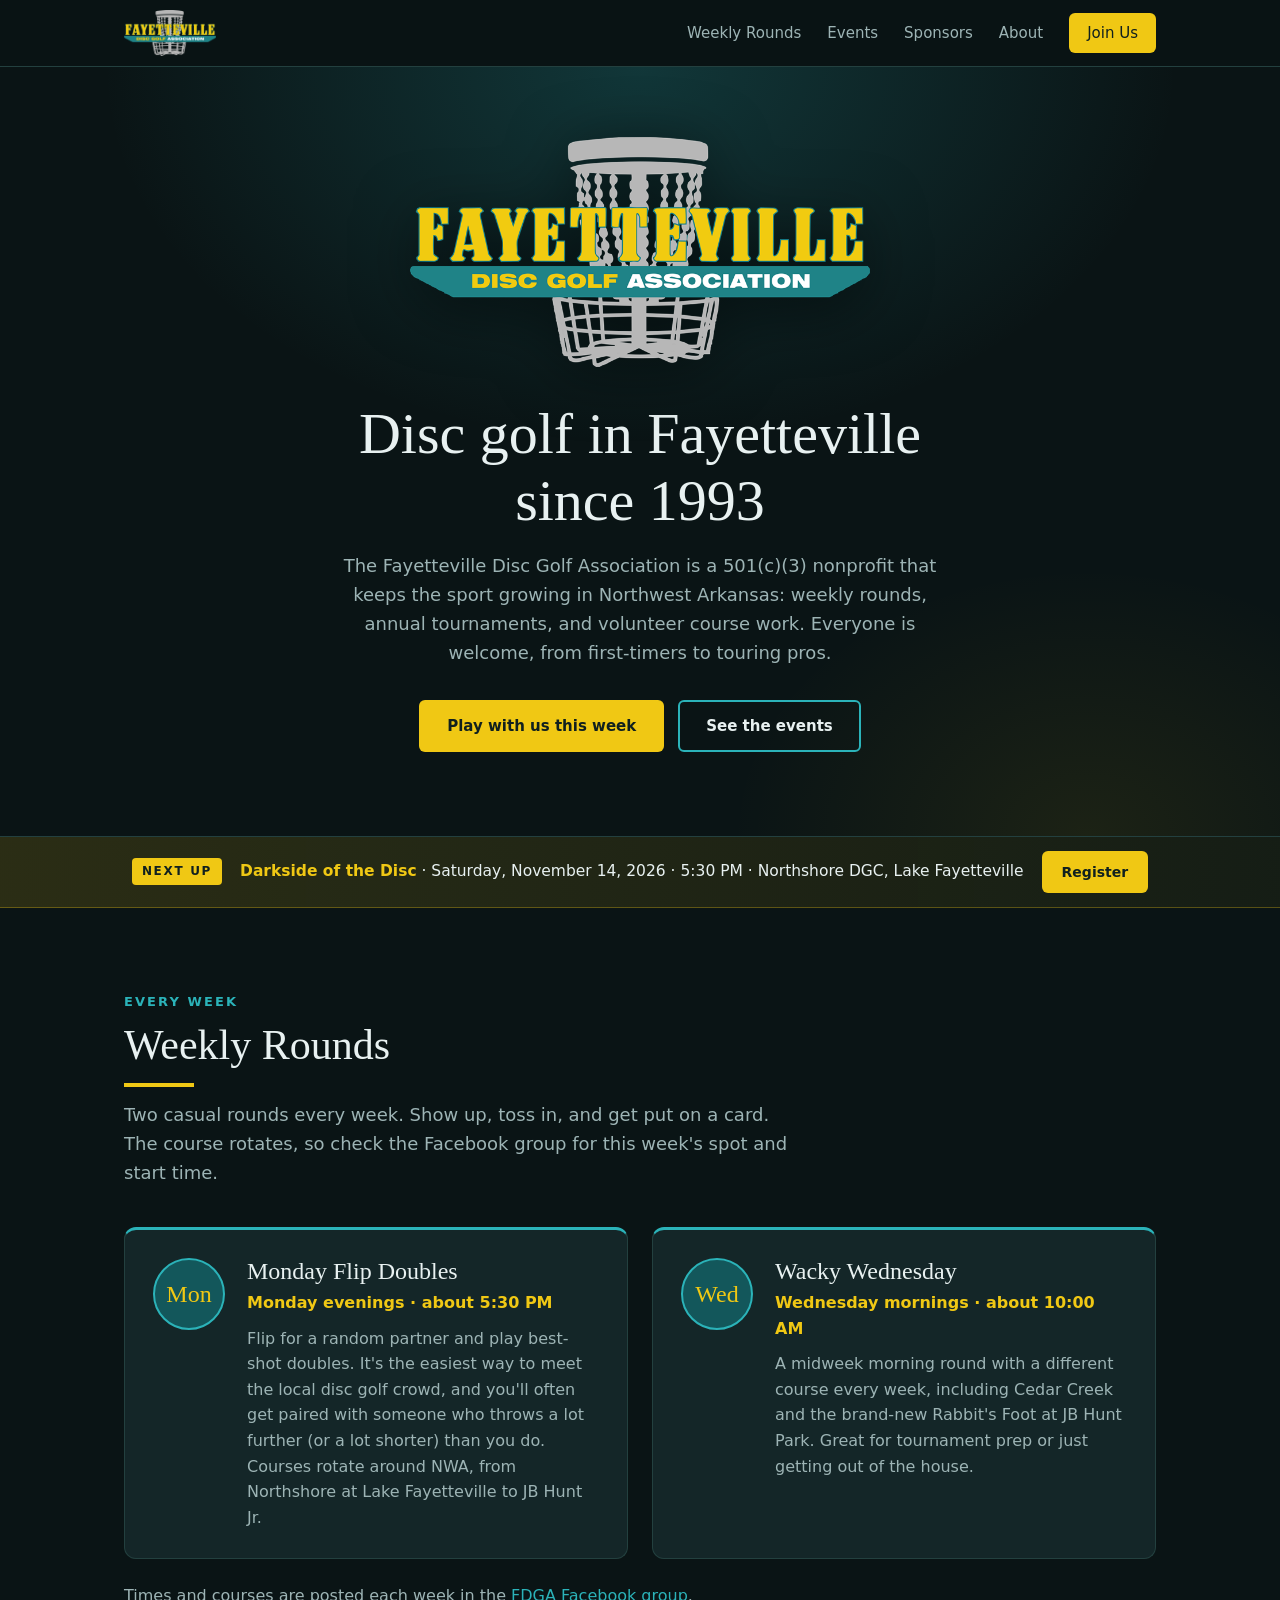
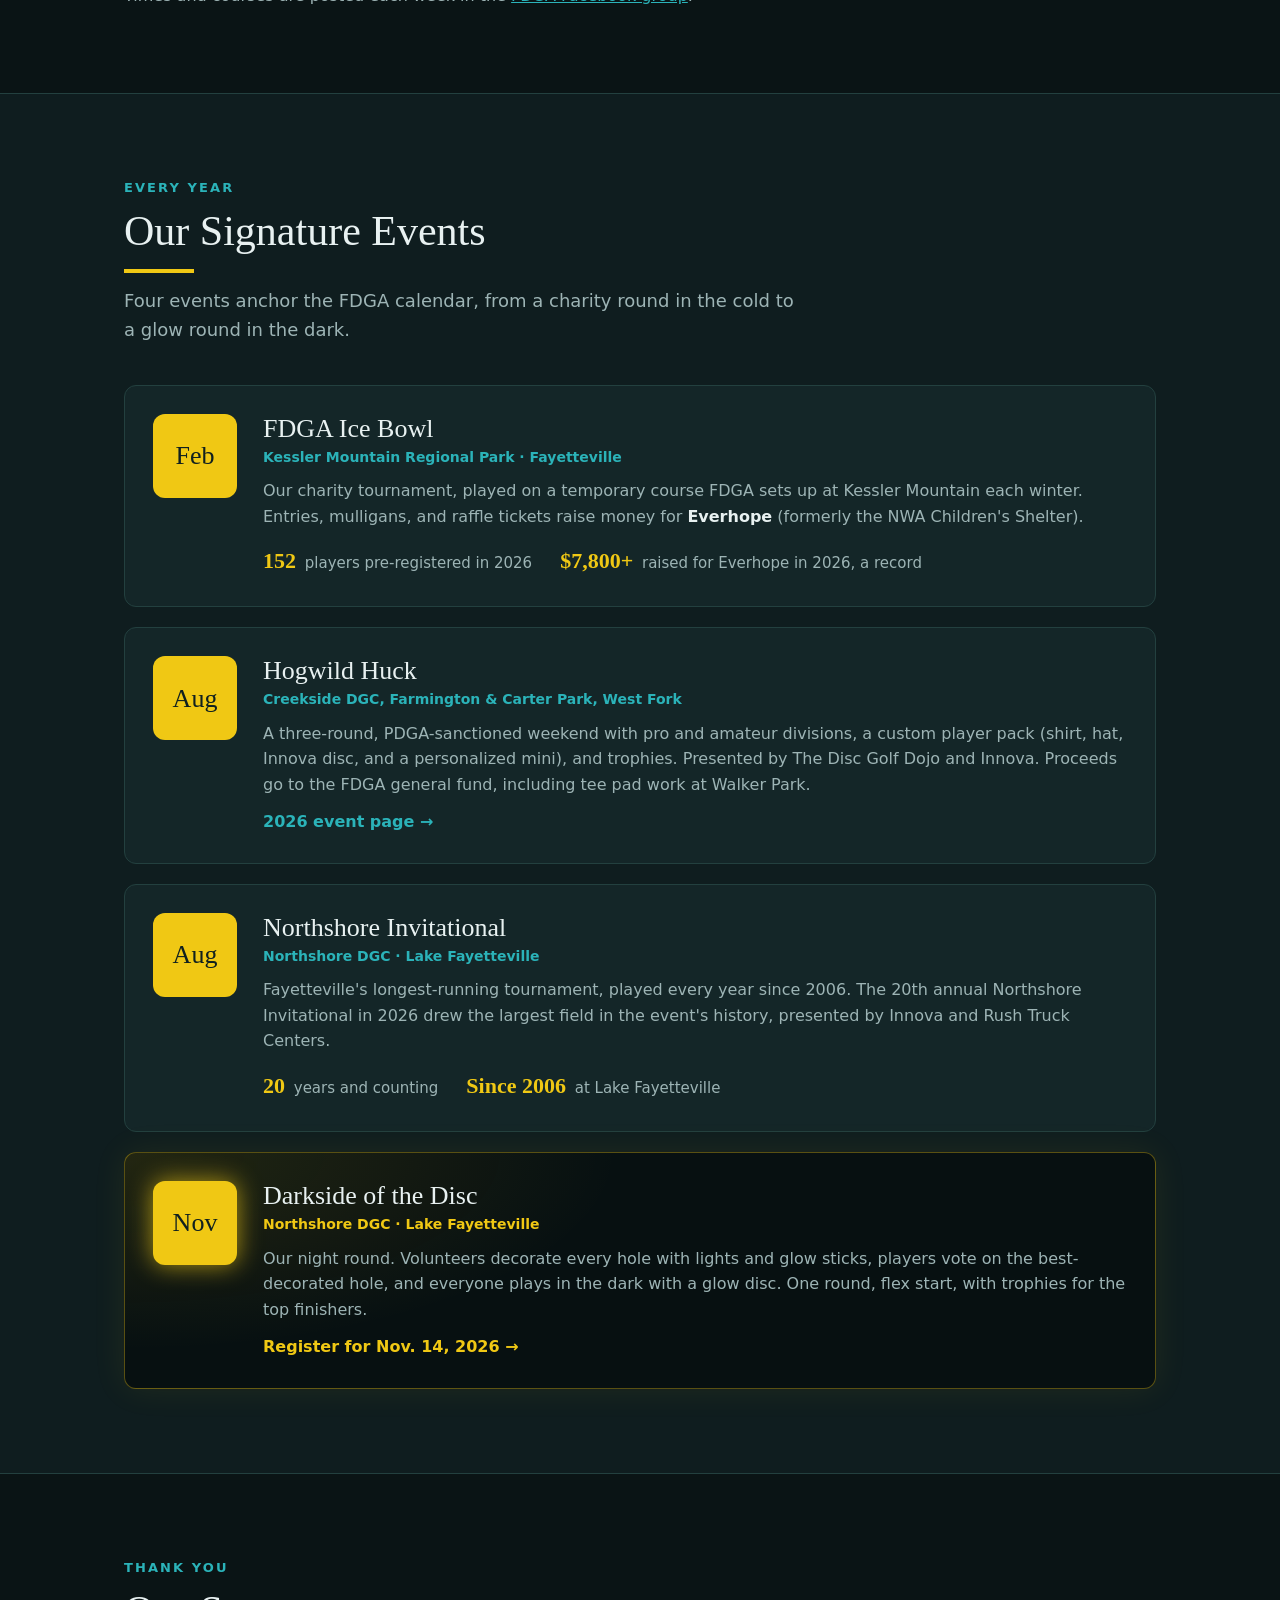
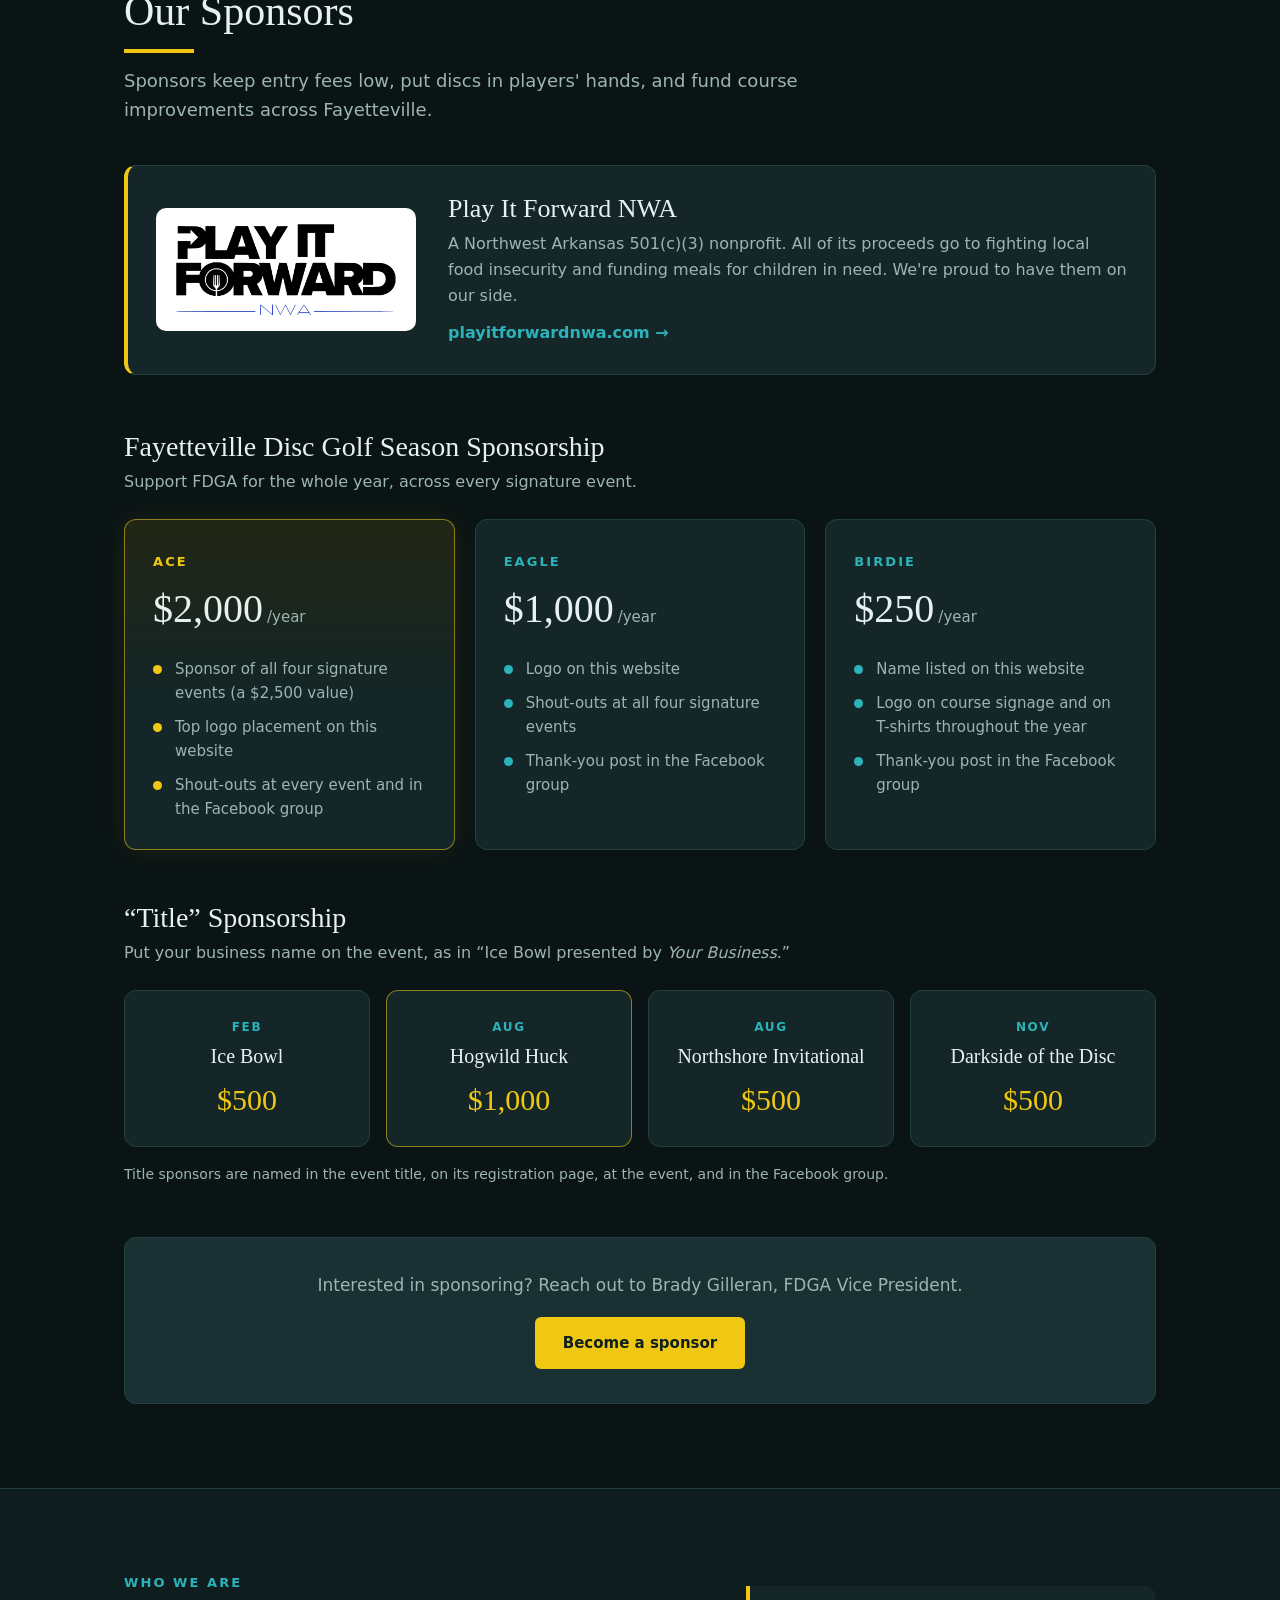
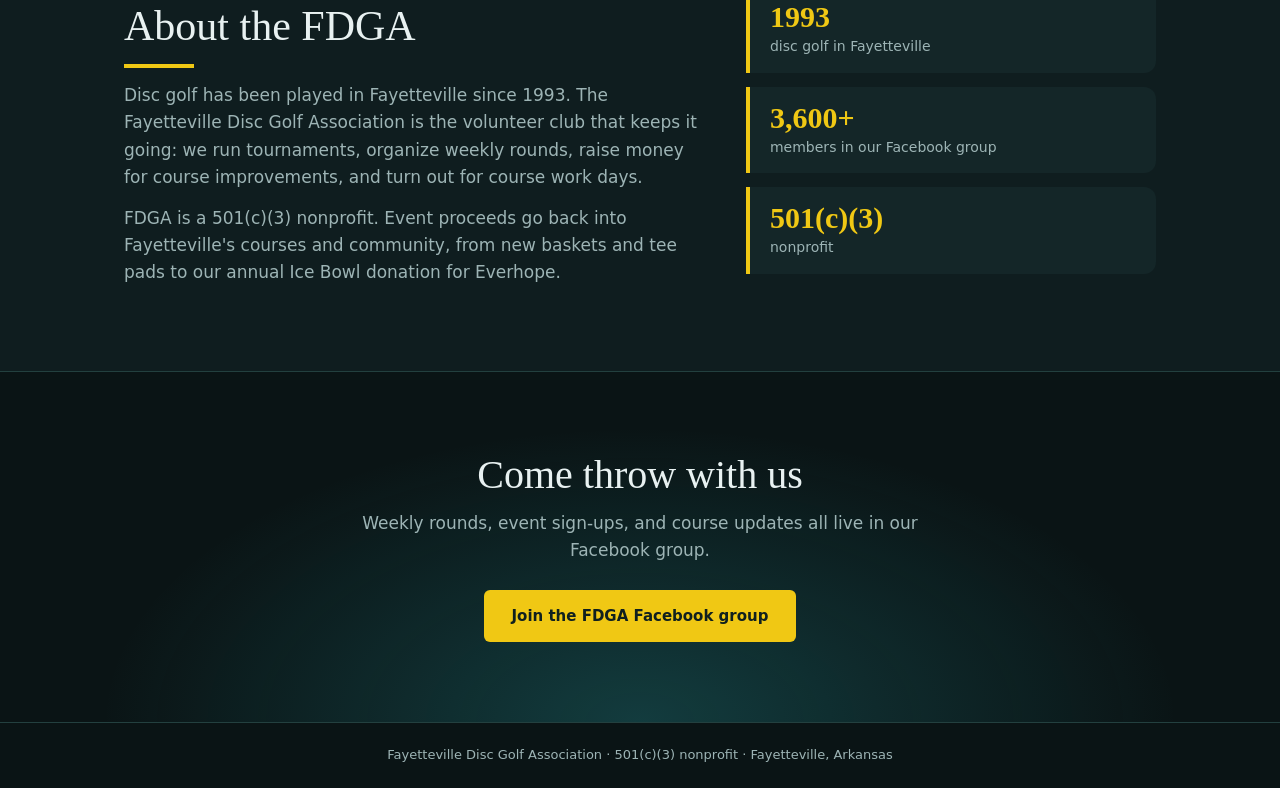
==== commit a8171618: "Sponsors: Title Sponsorship for single events; Birdie adds course and T-shirt logos Co-Authored-By: " ====
--- a/index.html
+++ b/index.html
@@ -236,6 +236,7 @@
             <p class="tier-price">$250<span>/year</span></p>
             <ul>
               <li>Name listed on this website</li>
+              <li>Logo on course signage and on T-shirts throughout the year</li>
               <li>Thank-you post in the Facebook group</li>
             </ul>
           </article>
@@ -243,15 +244,15 @@
       </div>
 
       <div class="sponsor-program">
-        <h3 class="sub-head">Sponsor a Single Event</h3>
-        <p class="sub-lead">Put your name behind the event that fits you best.</p>
+        <h3 class="sub-head">&ldquo;Title&rdquo; Sponsorship</h3>
+        <p class="sub-lead">Put your business name on the event, as in &ldquo;Ice Bowl presented by <em>Your Business</em>.&rdquo;</p>
         <div class="event-sponsor-grid">
           <div class="event-sponsor"><span class="es-month">Feb</span><h4>Ice Bowl</h4><p class="es-price">$500</p></div>
           <div class="event-sponsor es-featured"><span class="es-month">Aug</span><h4>Hogwild Huck</h4><p class="es-price">$1,000</p></div>
           <div class="event-sponsor"><span class="es-month">Aug</span><h4>Northshore Invitational</h4><p class="es-price">$500</p></div>
           <div class="event-sponsor"><span class="es-month">Nov</span><h4>Darkside of the Disc</h4><p class="es-price">$500</p></div>
         </div>
-        <p class="sub-note">Event sponsors are recognized at the event, on its registration page, and in the Facebook group.</p>
+        <p class="sub-note">Title sponsors are named in the event title, on its registration page, at the event, and in the Facebook group.</p>
       </div>
 
       <div class="sponsor-cta">
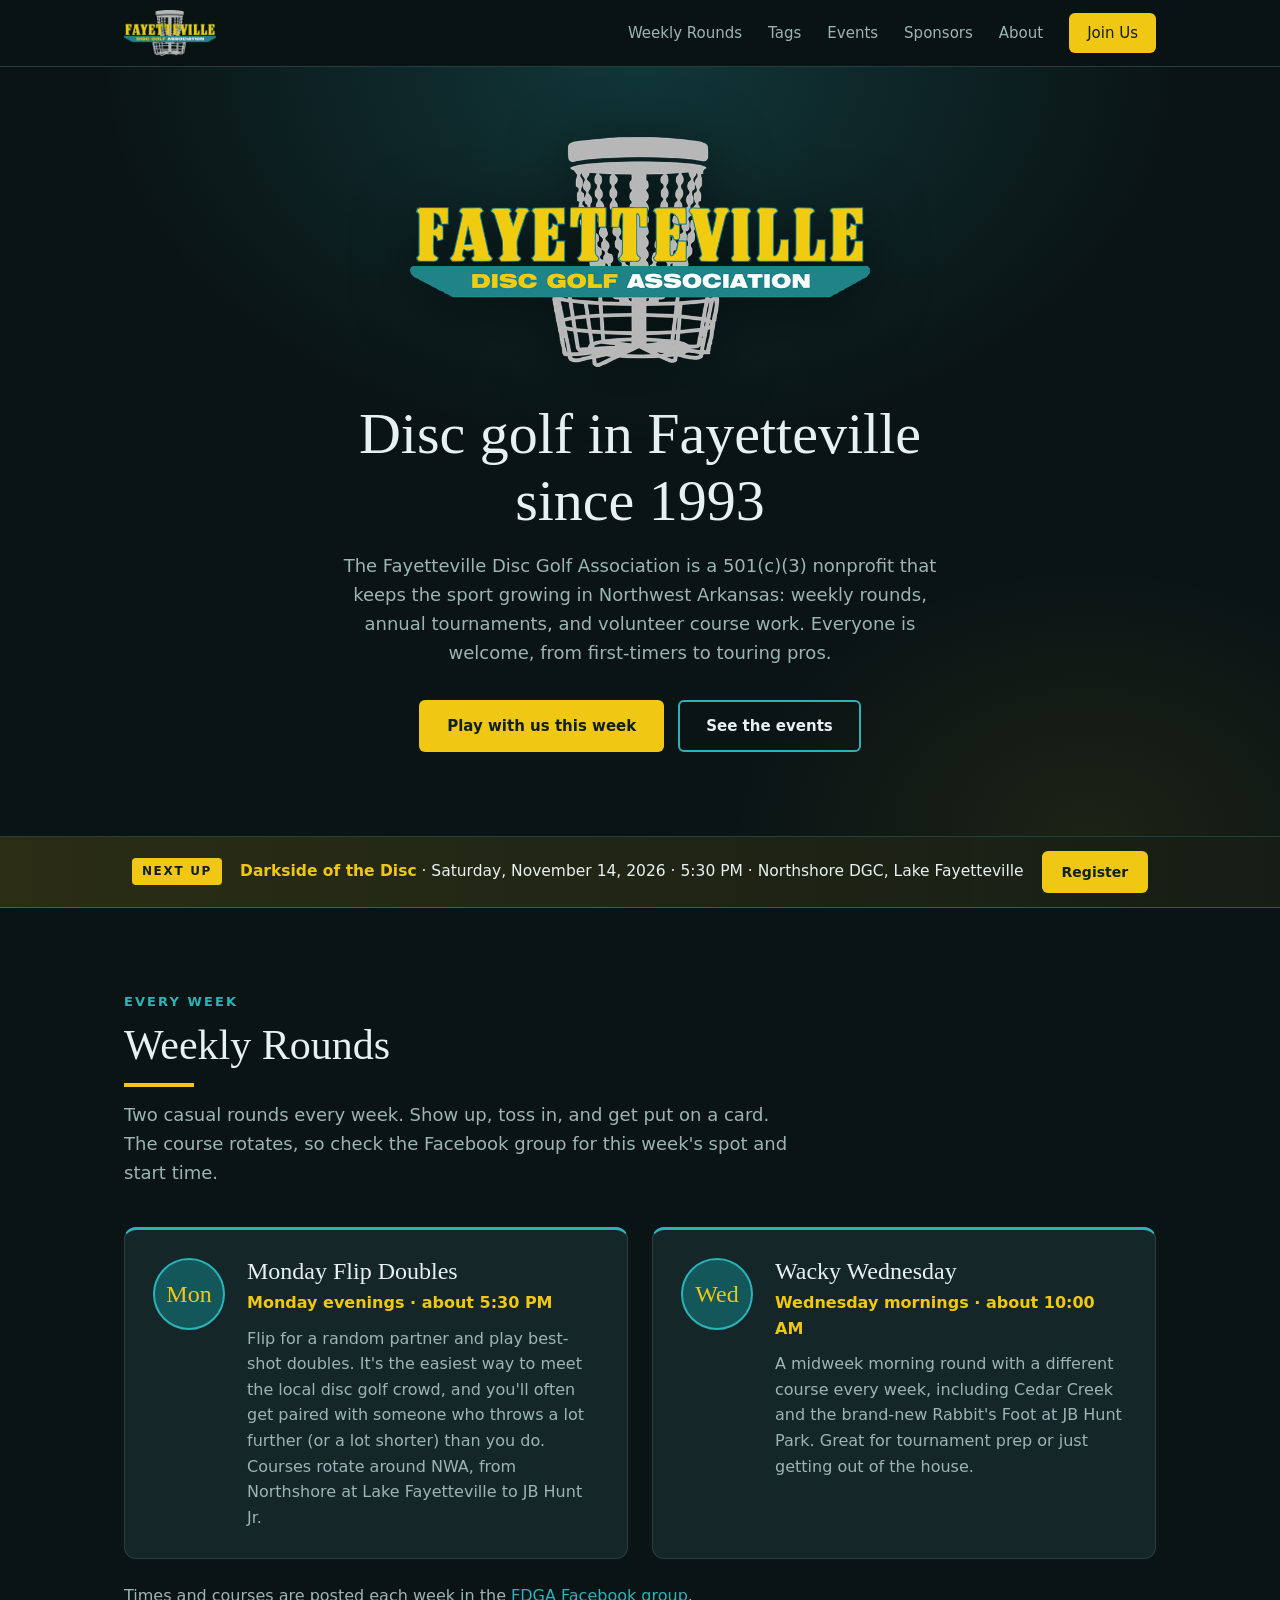
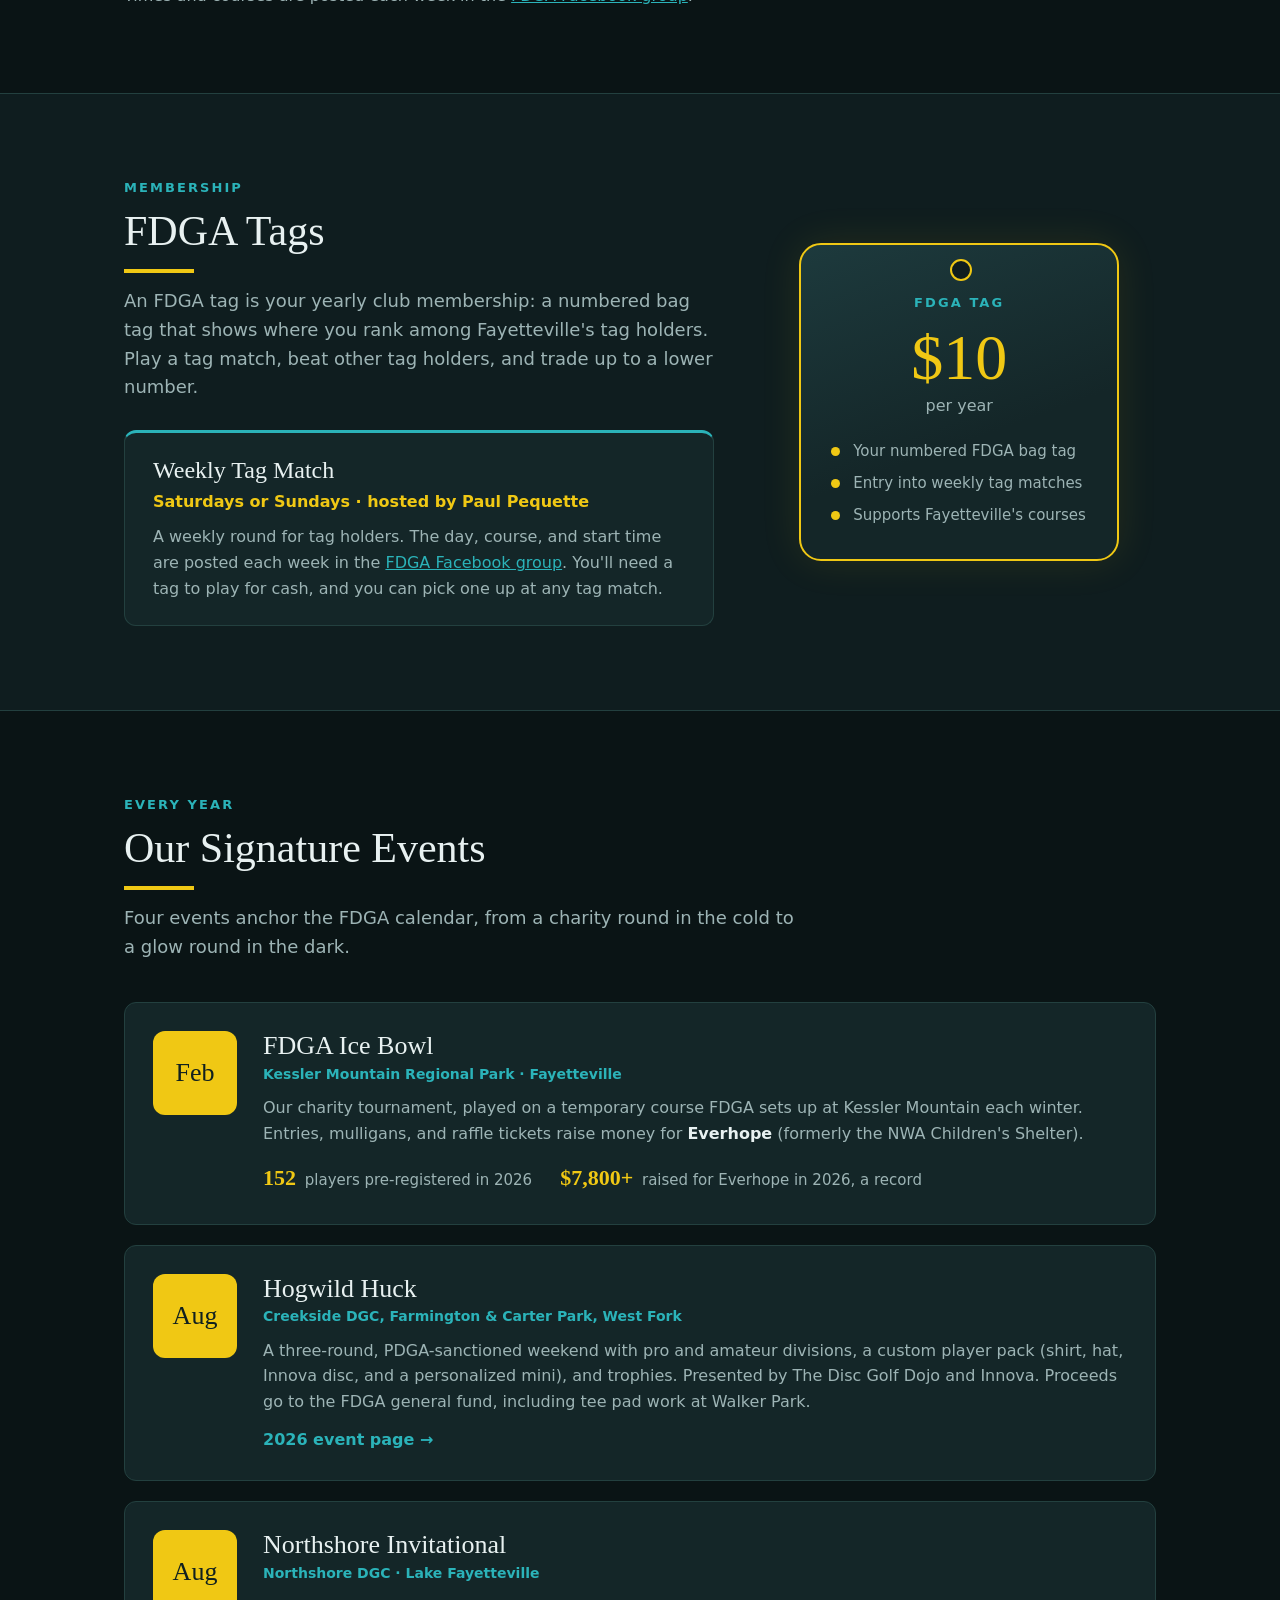
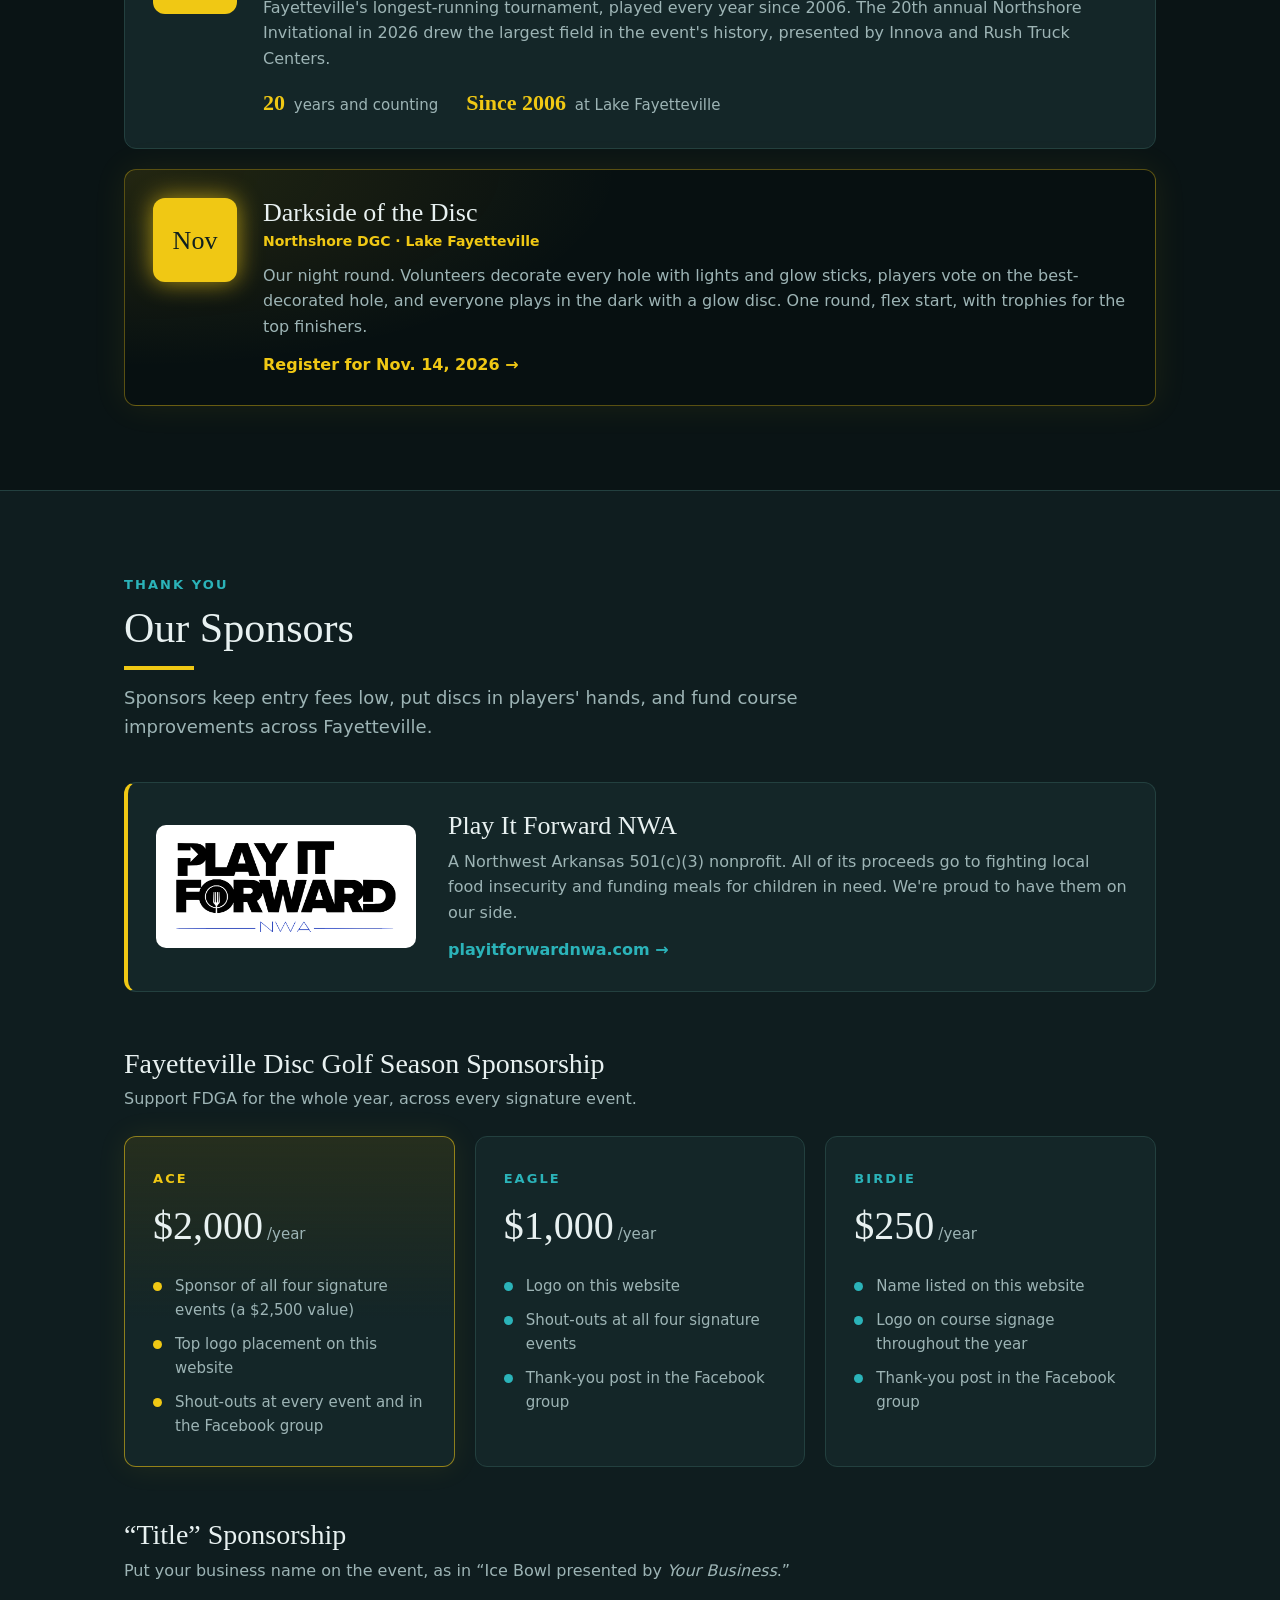
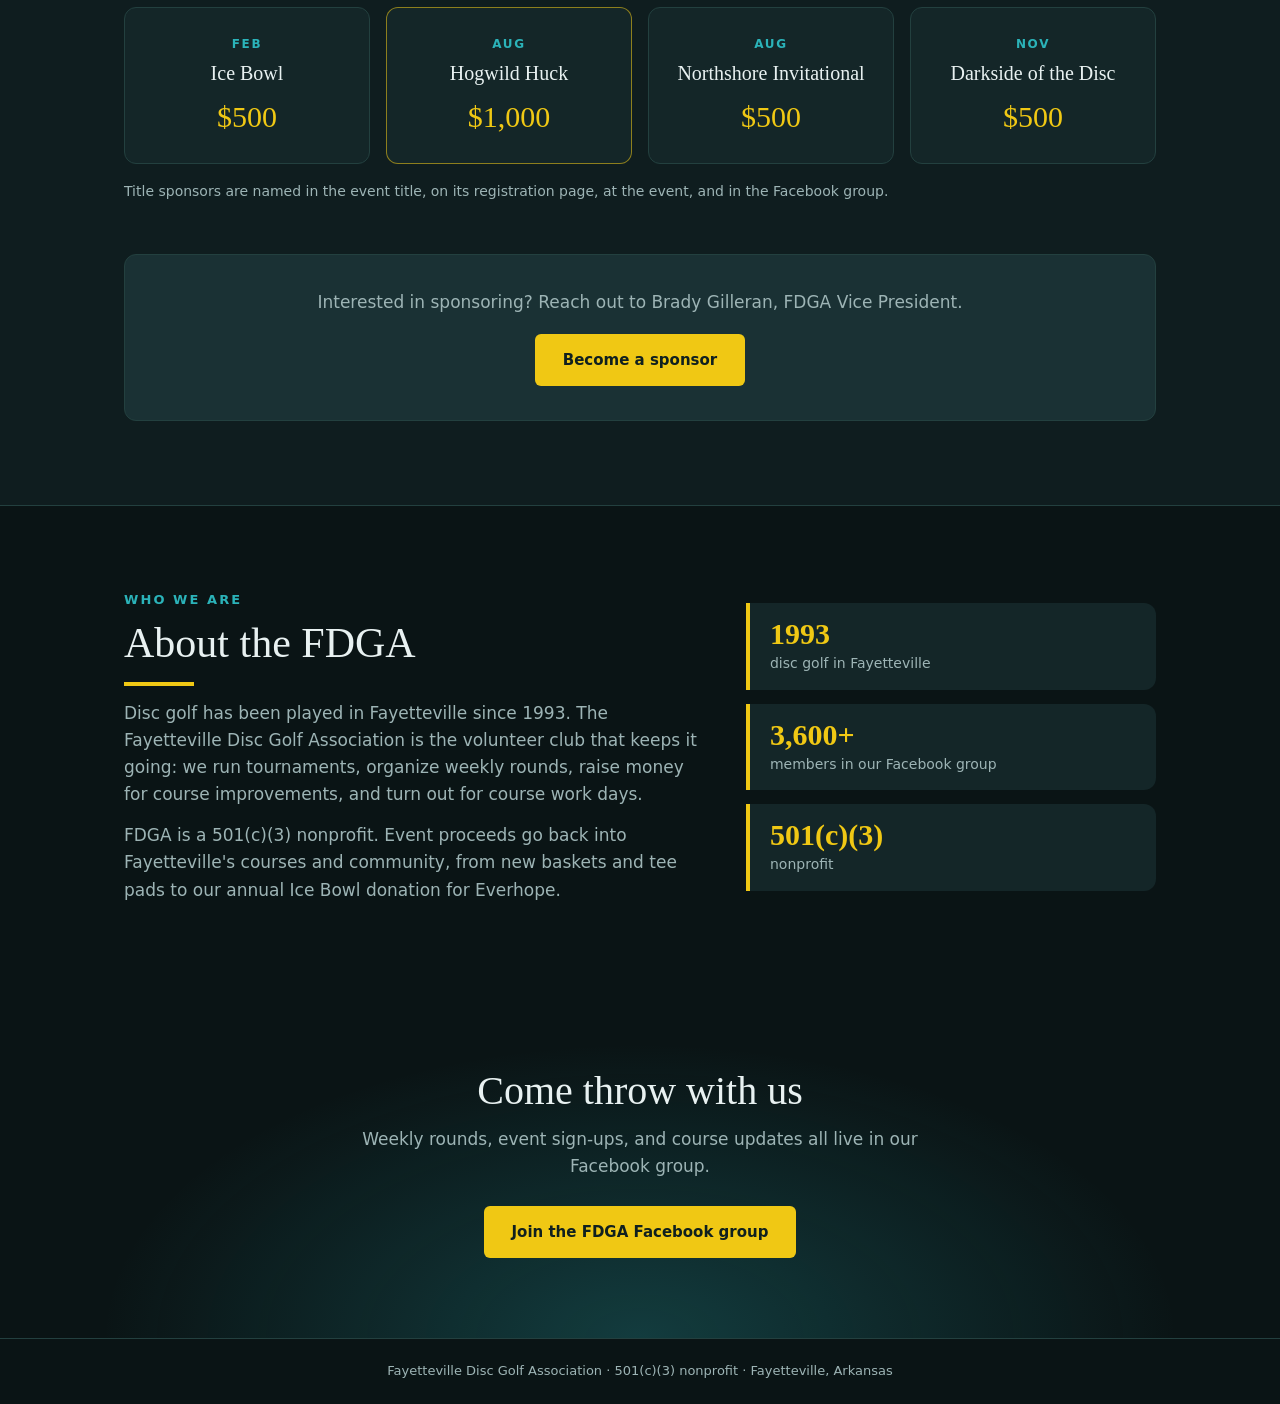
==== commit 59dc9b45: "Add FDGA Tags section with weekly tag match; drop T-shirt perk Co-Authored-By: Claude Opus 5.5 <nore" ====
--- a/index.html
+++ b/index.html
@@ -10,7 +10,7 @@
 <meta property="og:image" content="https://www.fayettevillediscgolf.com/images/fdga-logo.png">
 <meta property="og:url" content="https://www.fayettevillediscgolf.com/">
 <link rel="icon" href="images/favicon.svg" type="image/svg+xml">
-<link rel="stylesheet" href="css/style.css?v=2">
+<link rel="stylesheet" href="css/style.css?v=3">
 </head>
 <body>
 
@@ -22,6 +22,7 @@
     </button>
     <nav class="nav-links">
       <a href="#weekly">Weekly Rounds</a>
+      <a href="#tags">Tags</a>
       <a href="#events">Events</a>
       <a href="#sponsors">Sponsors</a>
       <a href="#about">About</a>
@@ -105,7 +106,40 @@
     </div>
   </section>
 
-  <section id="events" class="section section-alt">
+  <section id="tags" class="section section-alt">
+    <div class="wrap tags-grid">
+      <div>
+        <span class="kicker">Membership</span>
+        <h2>FDGA Tags</h2>
+        <p class="lead">
+          An FDGA tag is your yearly club membership: a numbered bag tag that shows where you rank
+          among Fayetteville's tag holders. Play a tag match, beat other tag holders, and trade up
+          to a lower number.
+        </p>
+        <div class="tag-match">
+          <h3>Weekly Tag Match</h3>
+          <p class="weekly-when">Saturdays or Sundays · hosted by Paul Pequette</p>
+          <p>
+            A weekly round for tag holders. The day, course, and start time are posted each week in
+            the <a href="https://www.facebook.com/groups/421920494597940" target="_blank" rel="noopener">FDGA Facebook group</a>.
+            You'll need a tag to play for cash, and you can pick one up at any tag match.
+          </p>
+        </div>
+      </div>
+      <div class="tag-card">
+        <span class="tag-card-label">FDGA Tag</span>
+        <p class="tag-card-price">$10</p>
+        <p class="tag-card-sub">per year</p>
+        <ul>
+          <li>Your numbered FDGA bag tag</li>
+          <li>Entry into weekly tag matches</li>
+          <li>Supports Fayetteville's courses</li>
+        </ul>
+      </div>
+    </div>
+  </section>
+
+  <section id="events" class="section">
     <div class="wrap">
       <div class="section-head">
         <span class="kicker">Every year</span>
@@ -183,7 +217,7 @@
     </div>
   </section>
 
-  <section id="sponsors" class="section">
+  <section id="sponsors" class="section section-alt">
     <div class="wrap">
       <div class="section-head">
         <span class="kicker">Thank you</span>
@@ -236,7 +270,7 @@
             <p class="tier-price">$250<span>/year</span></p>
             <ul>
               <li>Name listed on this website</li>
-              <li>Logo on course signage and on T-shirts throughout the year</li>
+              <li>Logo on course signage throughout the year</li>
               <li>Thank-you post in the Facebook group</li>
             </ul>
           </article>
@@ -262,7 +296,7 @@
     </div>
   </section>
 
-  <section id="about" class="section section-alt">
+  <section id="about" class="section">
     <div class="wrap about-grid">
       <div>
         <span class="kicker">Who we are</span>
--- a/css/style.css
+++ b/css/style.css
@@ -209,6 +209,65 @@
 .weekly-card p:last-child { color: var(--muted); }
 .weekly-note { margin-top: 24px; color: var(--muted); }
 
+/* Tags */
+.tags-grid { display: grid; grid-template-columns: 1.5fr 1fr; gap: 48px; align-items: center; }
+.tags-grid .lead { margin-bottom: 28px; }
+.tag-match {
+  background: var(--card);
+  border: 1px solid var(--border);
+  border-top: 3px solid var(--teal);
+  border-radius: var(--radius);
+  padding: 24px 28px;
+}
+.tag-match h3 { font-size: 24px; margin-bottom: 4px; }
+.tag-match p:last-child { color: var(--muted); }
+.tag-card {
+  position: relative;
+  max-width: 320px;
+  justify-self: center;
+  width: 100%;
+  text-align: center;
+  background: linear-gradient(160deg, #1d3a3d, var(--card) 60%);
+  border: 2px solid var(--gold);
+  border-radius: 22px;
+  padding: 44px 30px 32px;
+  box-shadow: 0 0 40px rgba(240, 200, 20, 0.1);
+}
+/* Punched hole, like a real bag tag */
+.tag-card::before {
+  content: "";
+  position: absolute;
+  top: 14px;
+  left: 50%;
+  width: 18px;
+  height: 18px;
+  margin-left: -9px;
+  border-radius: 50%;
+  background: var(--bg-alt);
+  border: 2px solid var(--gold);
+}
+.tag-card-label {
+  font-size: 13px;
+  font-weight: 700;
+  letter-spacing: 0.16em;
+  text-transform: uppercase;
+  color: var(--teal);
+}
+.tag-card-price { font-family: var(--font-head); font-size: 64px; color: var(--gold); line-height: 1.1; margin-top: 8px; }
+.tag-card-sub { color: var(--muted); margin-bottom: 20px; }
+.tag-card ul { list-style: none; display: grid; gap: 8px; text-align: left; }
+.tag-card li { position: relative; padding-left: 22px; color: var(--muted); font-size: 15px; }
+.tag-card li::before {
+  content: "";
+  position: absolute;
+  left: 0;
+  top: 8px;
+  width: 9px;
+  height: 9px;
+  border-radius: 50%;
+  background: var(--gold);
+}
+
 /* Events */
 .event-list { display: grid; gap: 20px; }
 .event {
@@ -426,7 +485,7 @@
   .nav-links.open { display: flex; }
   .nav-links a { padding: 10px 24px; }
   .nav-links .nav-cta { margin-top: 6px; }
-  .weekly-grid, .about-grid { grid-template-columns: 1fr; }
+  .weekly-grid, .about-grid, .tags-grid { grid-template-columns: 1fr; }
   .sponsor-feature { flex-direction: column; align-items: flex-start; }
   .section { padding: 60px 0; }
 }
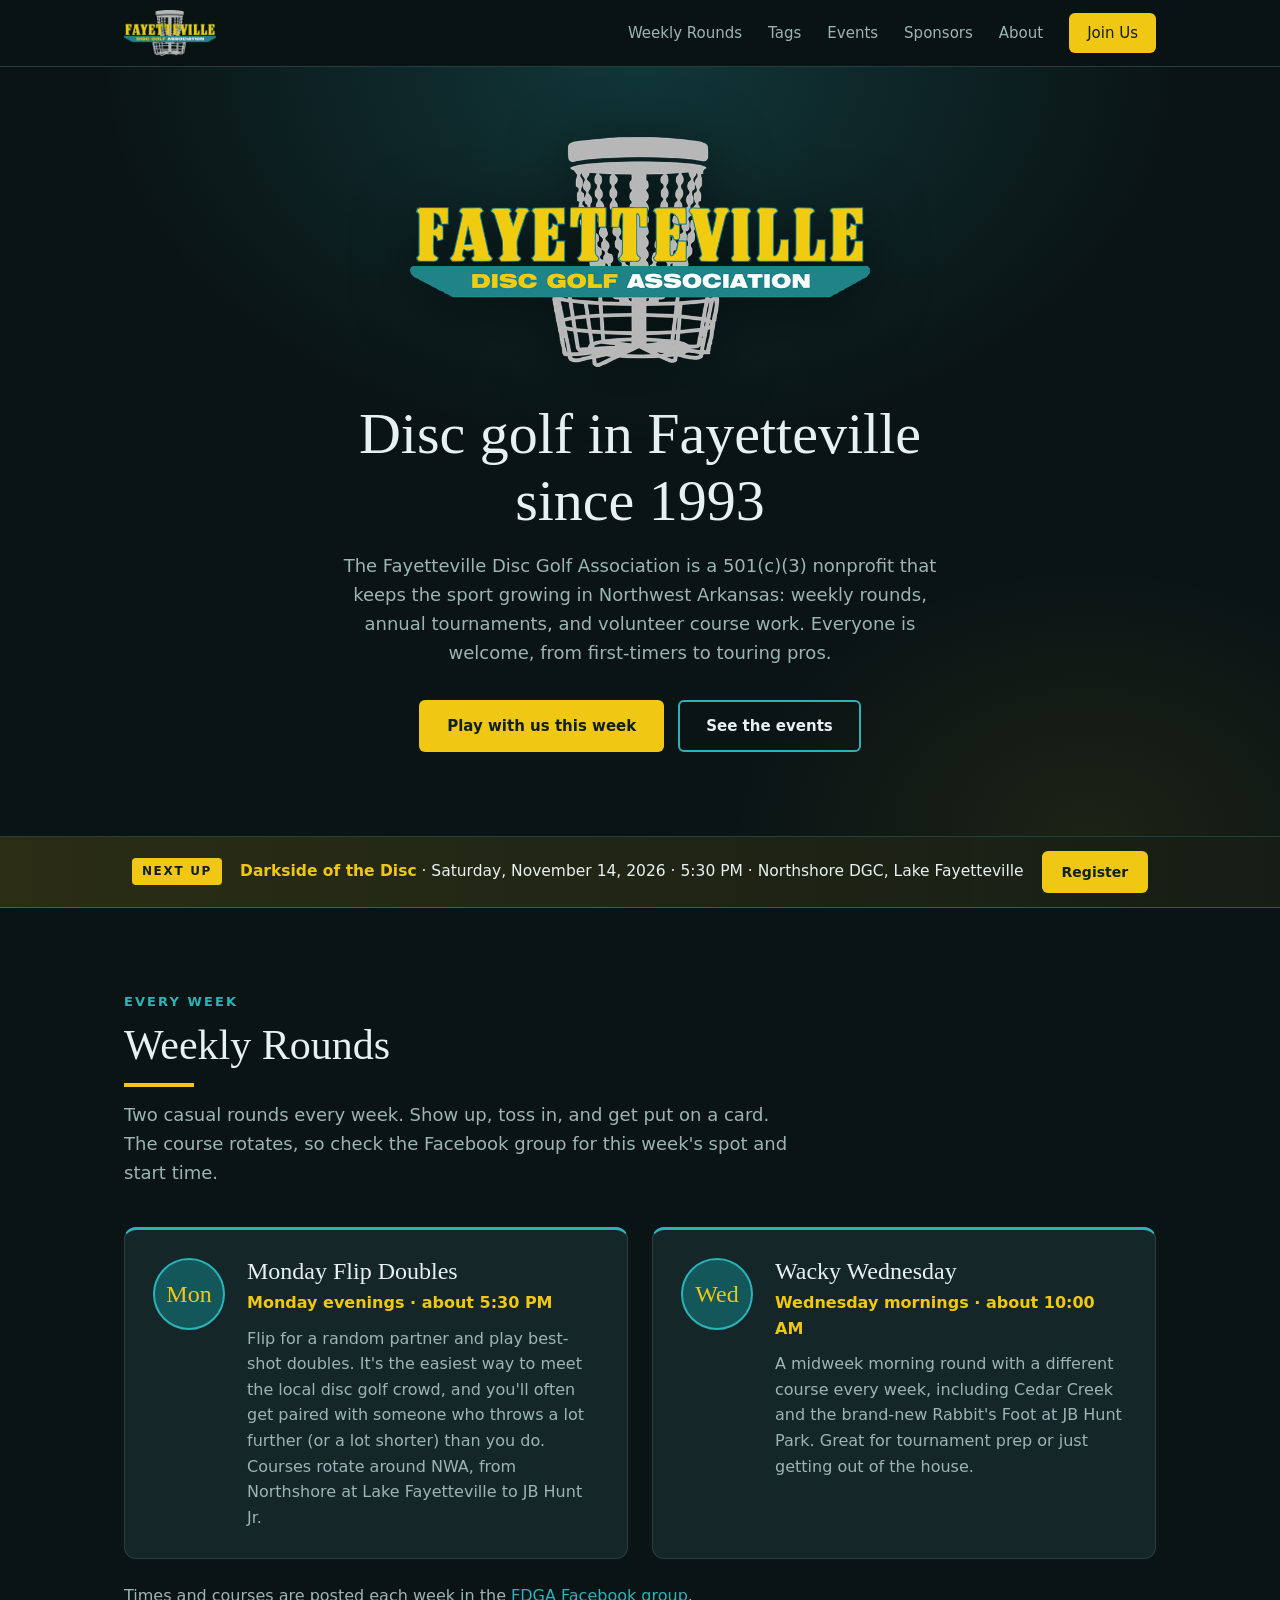
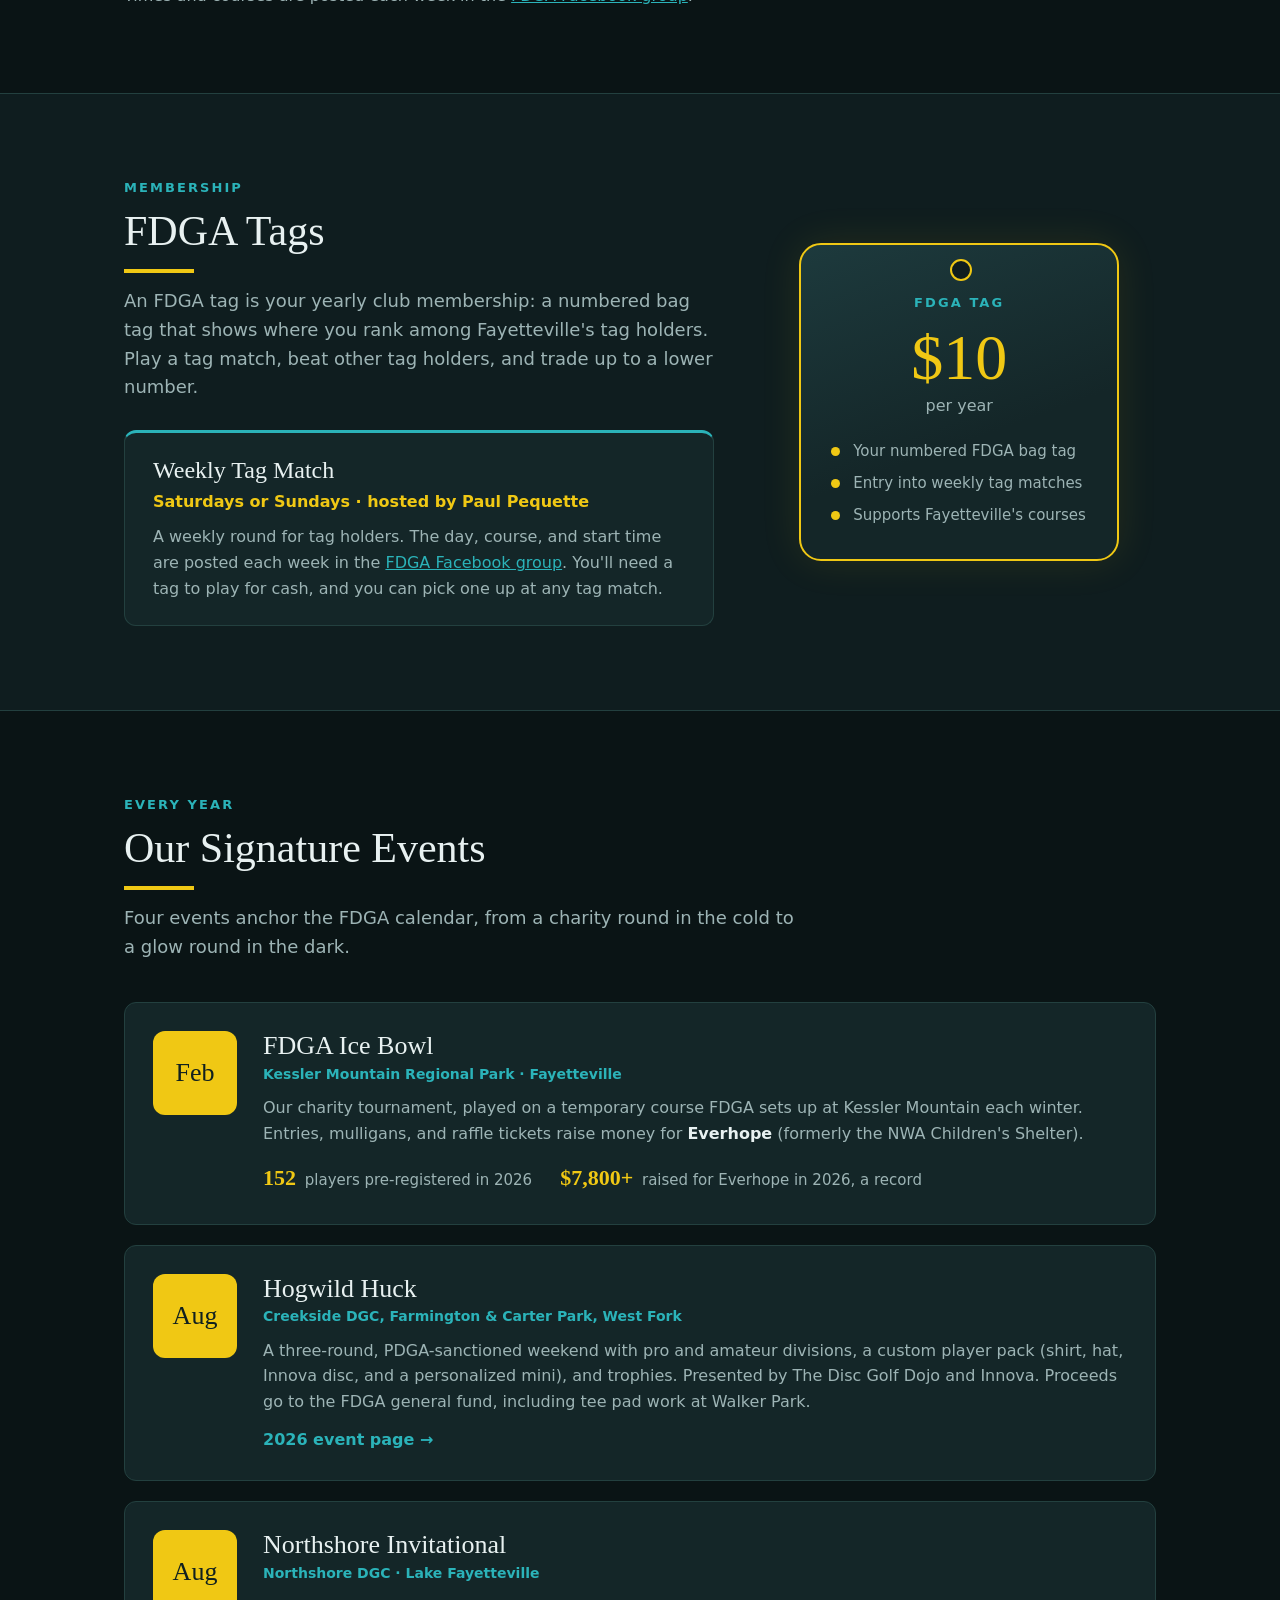
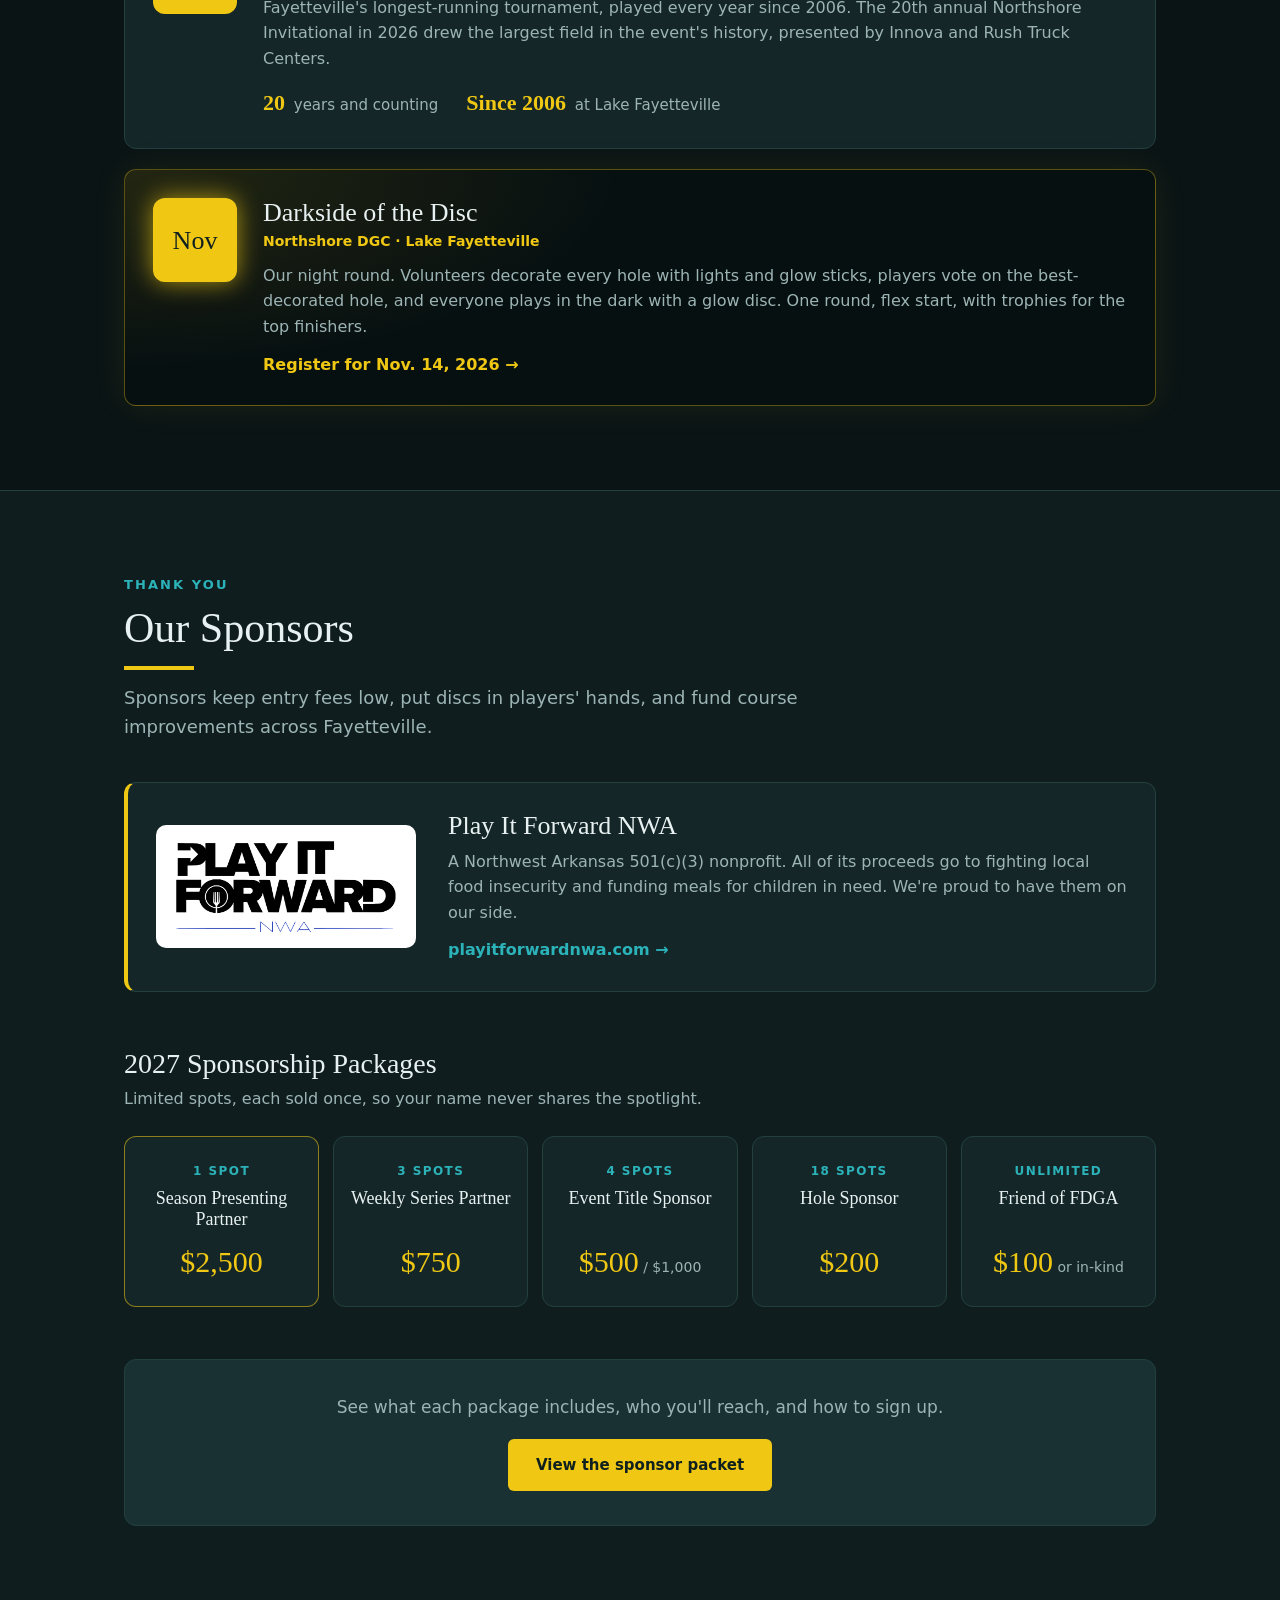
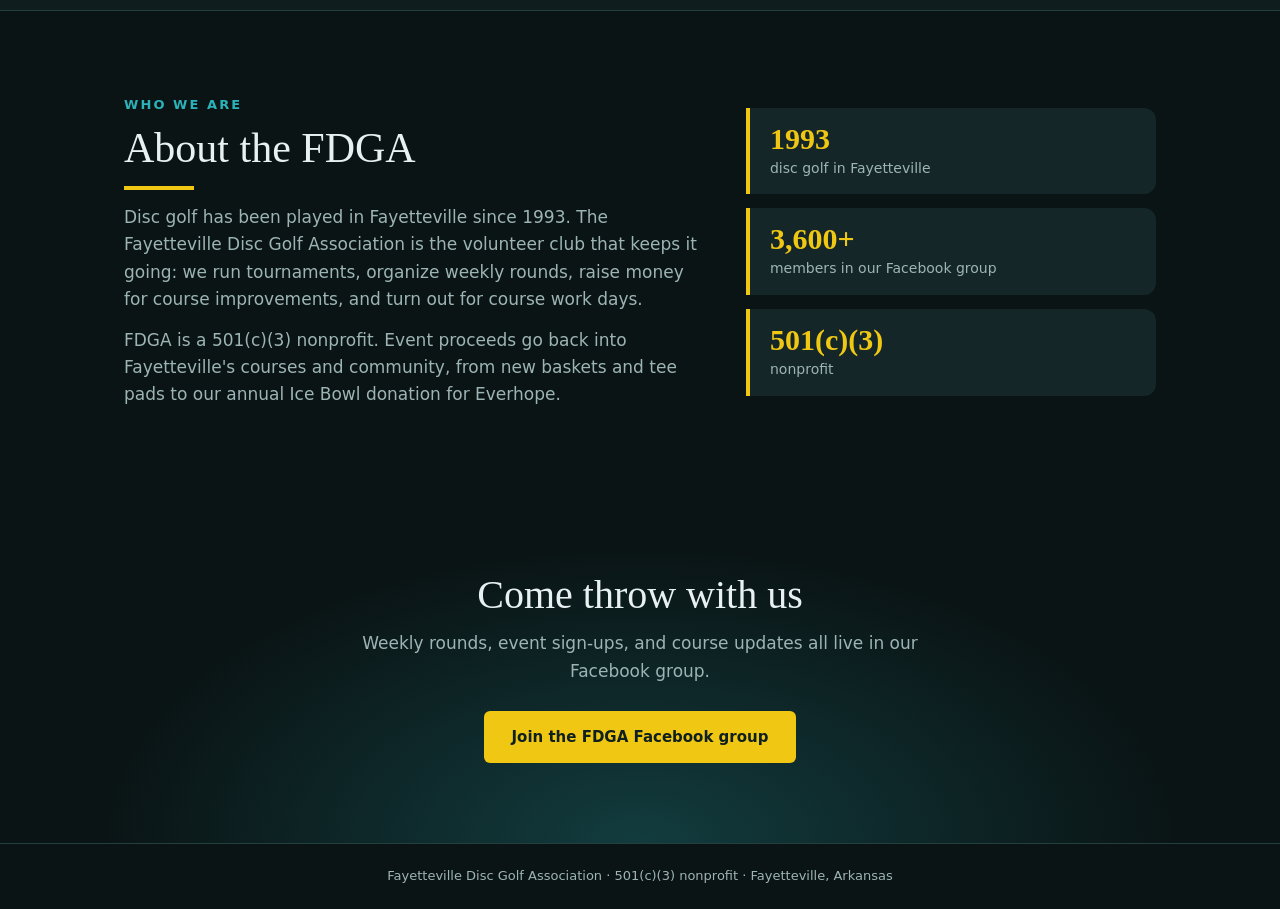
==== commit b0c5f53e: "Add /sponsors packet; replace old tiers with 2027 sponsorship packages Co-Authored-By: Claude Opus 5" ====
--- a/index.html
+++ b/index.html
@@ -10,7 +10,7 @@
 <meta property="og:image" content="https://www.fayettevillediscgolf.com/images/fdga-logo.png">
 <meta property="og:url" content="https://www.fayettevillediscgolf.com/">
 <link rel="icon" href="images/favicon.svg" type="image/svg+xml">
-<link rel="stylesheet" href="css/style.css?v=3">
+<link rel="stylesheet" href="css/style.css?v=4">
 </head>
 <body>
 
@@ -244,54 +244,20 @@
       </div>
 
       <div class="sponsor-program">
-        <h3 class="sub-head">Fayetteville Disc Golf Season Sponsorship</h3>
-        <p class="sub-lead">Support FDGA for the whole year, across every signature event.</p>
-        <div class="tier-grid">
-          <article class="tier tier-top">
-            <span class="tier-name">Ace</span>
-            <p class="tier-price">$2,000<span>/year</span></p>
-            <ul>
-              <li>Sponsor of all four signature events (a $2,500 value)</li>
-              <li>Top logo placement on this website</li>
-              <li>Shout-outs at every event and in the Facebook group</li>
-            </ul>
-          </article>
-          <article class="tier">
-            <span class="tier-name">Eagle</span>
-            <p class="tier-price">$1,000<span>/year</span></p>
-            <ul>
-              <li>Logo on this website</li>
-              <li>Shout-outs at all four signature events</li>
-              <li>Thank-you post in the Facebook group</li>
-            </ul>
-          </article>
-          <article class="tier">
-            <span class="tier-name">Birdie</span>
-            <p class="tier-price">$250<span>/year</span></p>
-            <ul>
-              <li>Name listed on this website</li>
-              <li>Logo on course signage throughout the year</li>
-              <li>Thank-you post in the Facebook group</li>
-            </ul>
-          </article>
+        <h3 class="sub-head">2027 Sponsorship Packages</h3>
+        <p class="sub-lead">Limited spots, each sold once, so your name never shares the spotlight.</p>
+        <div class="pkg-mini-grid">
+          <a class="pkg-mini pkg-mini-top" href="/sponsors#presenting"><span class="pkg-mini-spots">1 spot</span><h4>Season Presenting Partner</h4><p class="es-price">$2,500</p></a>
+          <a class="pkg-mini" href="/sponsors#weekly"><span class="pkg-mini-spots">3 spots</span><h4>Weekly Series Partner</h4><p class="es-price">$750</p></a>
+          <a class="pkg-mini" href="/sponsors#title"><span class="pkg-mini-spots">4 spots</span><h4>Event Title Sponsor</h4><p class="es-price">$500<small> / $1,000</small></p></a>
+          <a class="pkg-mini" href="/sponsors#holes"><span class="pkg-mini-spots">18 spots</span><h4>Hole Sponsor</h4><p class="es-price">$200</p></a>
+          <a class="pkg-mini" href="/sponsors#friends"><span class="pkg-mini-spots">Unlimited</span><h4>Friend of FDGA</h4><p class="es-price">$100<small> or in-kind</small></p></a>
         </div>
       </div>
 
-      <div class="sponsor-program">
-        <h3 class="sub-head">&ldquo;Title&rdquo; Sponsorship</h3>
-        <p class="sub-lead">Put your business name on the event, as in &ldquo;Ice Bowl presented by <em>Your Business</em>.&rdquo;</p>
-        <div class="event-sponsor-grid">
-          <div class="event-sponsor"><span class="es-month">Feb</span><h4>Ice Bowl</h4><p class="es-price">$500</p></div>
-          <div class="event-sponsor es-featured"><span class="es-month">Aug</span><h4>Hogwild Huck</h4><p class="es-price">$1,000</p></div>
-          <div class="event-sponsor"><span class="es-month">Aug</span><h4>Northshore Invitational</h4><p class="es-price">$500</p></div>
-          <div class="event-sponsor"><span class="es-month">Nov</span><h4>Darkside of the Disc</h4><p class="es-price">$500</p></div>
-        </div>
-        <p class="sub-note">Title sponsors are named in the event title, on its registration page, at the event, and in the Facebook group.</p>
-      </div>
-
       <div class="sponsor-cta">
-        <p>Interested in sponsoring? Reach out to Brady Gilleran, FDGA Vice President.</p>
-        <a class="btn btn-gold" href="mailto:bjgiller@gmail.com?subject=FDGA%20Sponsorship">Become a sponsor</a>
+        <p>See what each package includes, who you'll reach, and how to sign up.</p>
+        <a class="btn btn-gold" href="/sponsors">View the sponsor packet</a>
       </div>
     </div>
   </section>
--- a/css/style.css
+++ b/css/style.css
@@ -355,51 +355,6 @@
 .sub-lead { color: var(--muted); margin-bottom: 24px; }
 .sub-note { color: var(--muted); font-size: 14px; margin-top: 16px; }
 
-.tier-grid { display: grid; grid-template-columns: repeat(3, 1fr); gap: 20px; }
-.tier {
-  background: var(--card);
-  border: 1px solid var(--border);
-  border-radius: var(--radius);
-  padding: 28px;
-}
-.tier-top {
-  border-color: rgba(240, 200, 20, 0.55);
-  background: linear-gradient(180deg, rgba(240, 200, 20, 0.1), var(--card) 55%);
-  box-shadow: 0 0 30px rgba(240, 200, 20, 0.08);
-}
-.tier-name {
-  font-size: 13px;
-  font-weight: 700;
-  letter-spacing: 0.16em;
-  text-transform: uppercase;
-  color: var(--teal);
-}
-.tier-top .tier-name { color: var(--gold); }
-.tier-price {
-  font-family: var(--font-head);
-  font-size: 40px;
-  margin: 4px 0 16px;
-}
-.tier-price span { font-family: var(--font-body); font-size: 15px; color: var(--muted); margin-left: 4px; }
-.tier ul { list-style: none; display: grid; gap: 10px; }
-.tier li {
-  position: relative;
-  padding-left: 22px;
-  color: var(--muted);
-  font-size: 15px;
-}
-.tier li::before {
-  content: "";
-  position: absolute;
-  left: 0;
-  top: 8px;
-  width: 9px;
-  height: 9px;
-  border-radius: 50%;
-  background: var(--teal);
-}
-.tier-top li::before { background: var(--gold); }
-
 .event-sponsor-grid { display: grid; grid-template-columns: repeat(4, 1fr); gap: 16px; }
 .event-sponsor {
   background: var(--card);
@@ -427,6 +382,109 @@
   padding: 34px 24px;
 }
 .sponsor-cta p { color: var(--muted); margin-bottom: 18px; font-size: 17px; }
+
+.es-price small { font-family: var(--font-body); font-size: 14px; color: var(--muted); }
+.es-note { color: var(--muted); font-size: 13.5px; margin-top: 6px; }
+
+/* Homepage package summary */
+.pkg-mini-grid { display: grid; grid-template-columns: repeat(5, 1fr); gap: 14px; }
+.pkg-mini {
+  display: block;
+  text-decoration: none;
+  color: var(--text);
+  background: var(--card);
+  border: 1px solid var(--border);
+  border-radius: var(--radius);
+  padding: 20px 16px;
+  text-align: center;
+  transition: border-color 0.15s, transform 0.15s;
+}
+.pkg-mini:hover { border-color: var(--teal); transform: translateY(-2px); }
+.pkg-mini-top { border-color: rgba(240, 200, 20, 0.55); }
+.pkg-mini-spots {
+  font-size: 12px;
+  font-weight: 700;
+  letter-spacing: 0.12em;
+  text-transform: uppercase;
+  color: var(--teal);
+}
+.pkg-mini h4 { font-size: 18px; margin: 6px 0 8px; min-height: 2.3em; }
+
+/* Sponsor packet page */
+.hero-packet { padding: 80px 0 90px; }
+.hero-packet .kicker { margin-bottom: 14px; }
+
+.reach-grid {
+  list-style: none;
+  display: grid;
+  grid-template-columns: repeat(3, 1fr);
+  gap: 18px;
+  margin-bottom: 20px;
+}
+.reach-grid li {
+  background: var(--card);
+  border: 1px solid var(--border);
+  border-left: 4px solid var(--gold);
+  border-radius: 0 var(--radius) var(--radius) 0;
+  padding: 20px 22px;
+}
+.reach-grid b { display: block; font-family: var(--font-head); font-size: 36px; color: var(--gold); line-height: 1.1; }
+.reach-grid span { color: var(--muted); font-size: 15px; }
+
+.pkg {
+  background: var(--card);
+  border: 1px solid var(--border);
+  border-radius: var(--radius);
+  padding: 30px 32px;
+  margin-bottom: 20px;
+  scroll-margin-top: 90px;
+}
+.pkg-top {
+  border-color: rgba(240, 200, 20, 0.6);
+  background: linear-gradient(160deg, rgba(240, 200, 20, 0.12), var(--card) 50%);
+  box-shadow: 0 0 36px rgba(240, 200, 20, 0.08);
+}
+.pkg-head { display: flex; justify-content: space-between; align-items: flex-start; gap: 20px; margin-bottom: 10px; }
+.pkg-spots {
+  font-size: 12.5px;
+  font-weight: 700;
+  letter-spacing: 0.14em;
+  text-transform: uppercase;
+  color: var(--teal);
+}
+.pkg-top .pkg-spots { color: var(--gold); }
+.pkg h3 { font-size: 30px; margin-top: 4px; }
+.pkg-price { font-family: var(--font-head); font-size: 42px; color: var(--gold); line-height: 1; white-space: nowrap; }
+.pkg-price span { font-family: var(--font-body); font-size: 15px; color: var(--muted); margin-left: 4px; }
+.pkg-pitch { font-size: 18px; color: var(--text); margin-bottom: 16px; }
+.pkg-pitch em { color: var(--gold); font-style: normal; }
+.pkg-list { list-style: none; display: grid; gap: 10px; }
+.pkg-list li { position: relative; padding-left: 24px; color: var(--muted); }
+.pkg-list li::before {
+  content: "";
+  position: absolute;
+  left: 0;
+  top: 9px;
+  width: 10px;
+  height: 10px;
+  border-radius: 50%;
+  background: var(--teal);
+}
+.pkg-top .pkg-list li::before { background: var(--gold); }
+.pkg-list strong { color: var(--text); }
+.pkg .event-sponsor-grid { margin-bottom: 18px; }
+
+.timeline { list-style: none; display: grid; grid-template-columns: repeat(4, 1fr); gap: 18px; counter-reset: step; }
+.timeline li {
+  position: relative;
+  background: var(--card);
+  border: 1px solid var(--border);
+  border-top: 3px solid var(--teal);
+  border-radius: var(--radius);
+  padding: 22px;
+}
+.timeline b { display: block; font-family: var(--font-head); font-size: 20px; font-weight: normal; color: var(--gold); margin-bottom: 8px; }
+.timeline span { color: var(--muted); font-size: 15px; }
 
 /* About */
 .about-grid { display: grid; grid-template-columns: 1.4fr 1fr; gap: 48px; align-items: center; }
@@ -464,7 +522,8 @@
 
 /* Responsive */
 @media (max-width: 900px) {
-  .tier-grid { grid-template-columns: 1fr; }
+  .pkg-mini-grid { grid-template-columns: repeat(2, 1fr); }
+  .reach-grid, .timeline { grid-template-columns: repeat(2, 1fr); }
   .event-sponsor-grid { grid-template-columns: 1fr 1fr; }
 }
 
@@ -494,7 +553,9 @@
   .weekly-card, .event { flex-direction: column; gap: 16px; padding: 22px; }
   .event-month, .weekly-day { width: 64px; height: 64px; }
   .event-month span, .weekly-day { font-size: 21px; }
-  .event-sponsor-grid { grid-template-columns: 1fr; }
+  .event-sponsor-grid, .pkg-mini-grid, .reach-grid, .timeline { grid-template-columns: 1fr; }
+  .pkg { padding: 24px; }
+  .pkg-head { flex-direction: column; gap: 8px; }
   .sponsor-logo { width: 100%; max-width: 280px; }
   .hero { padding: 48px 0 60px; }
 }
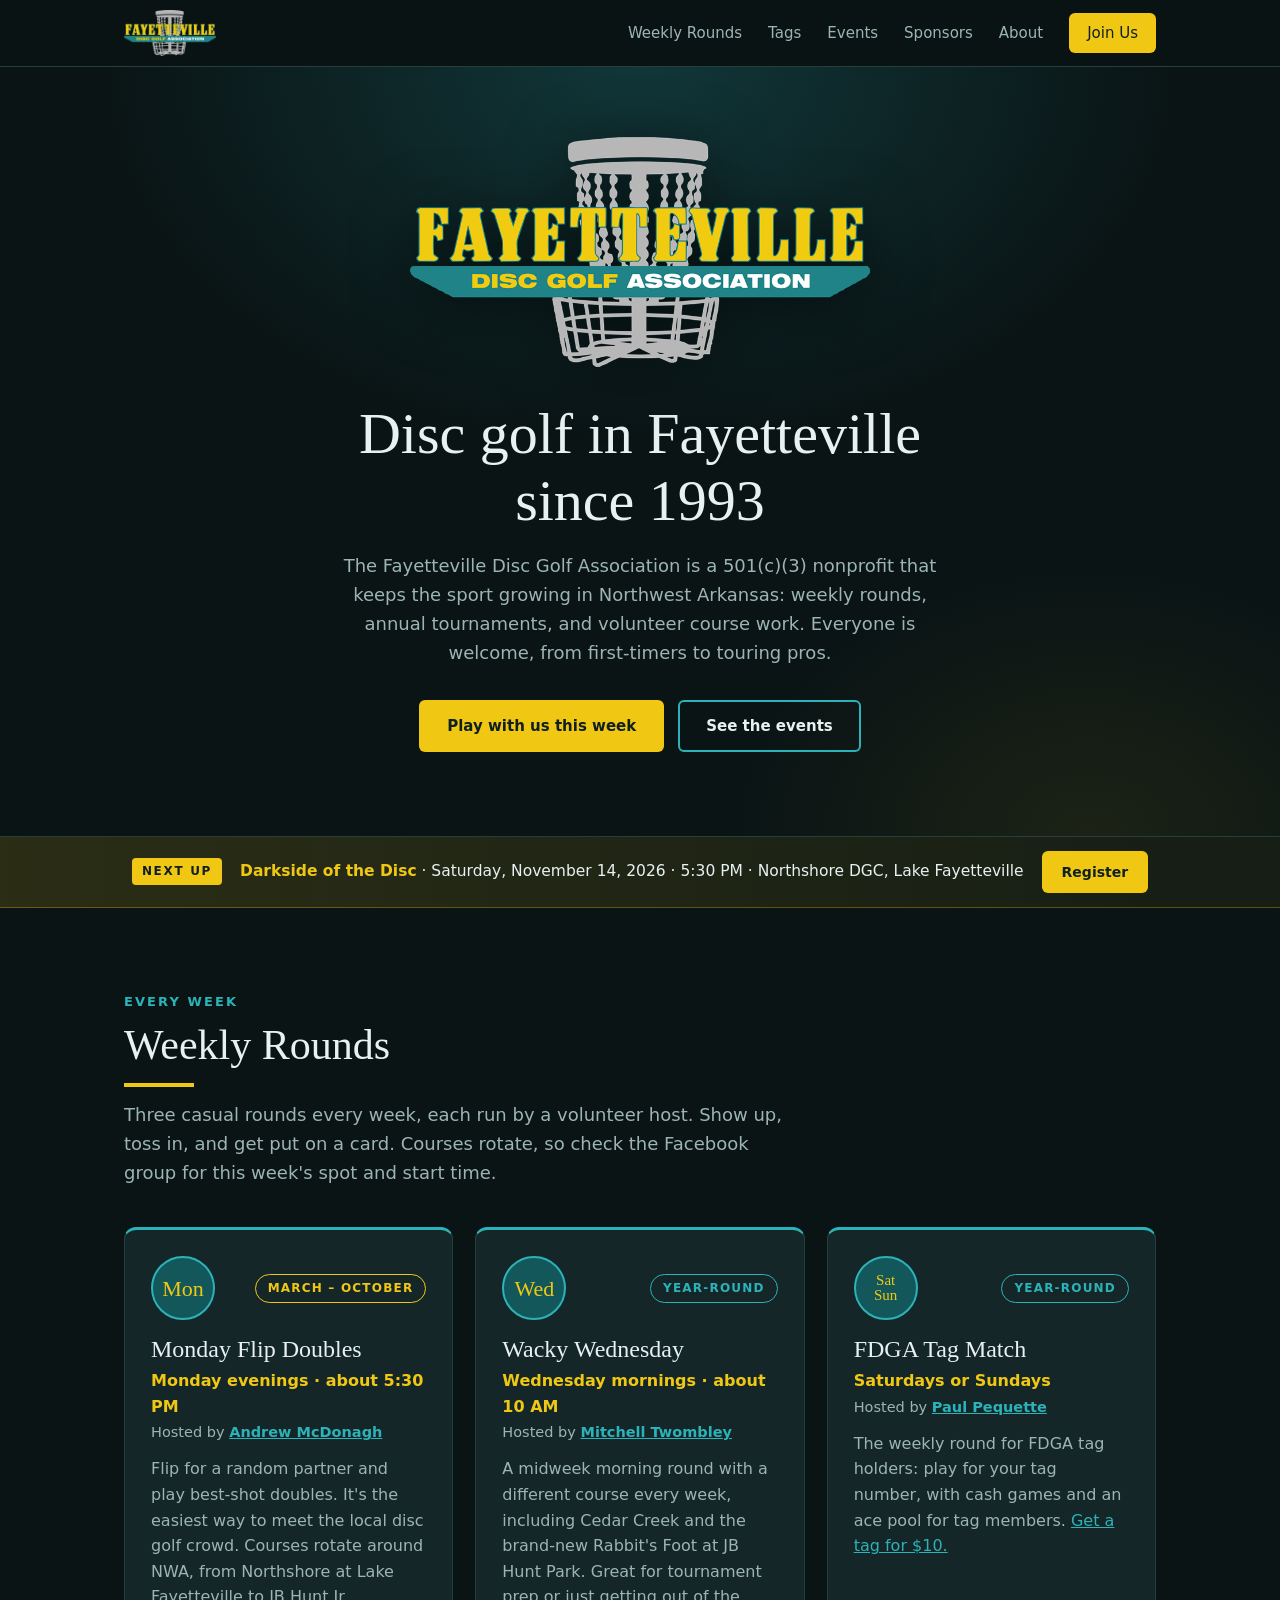
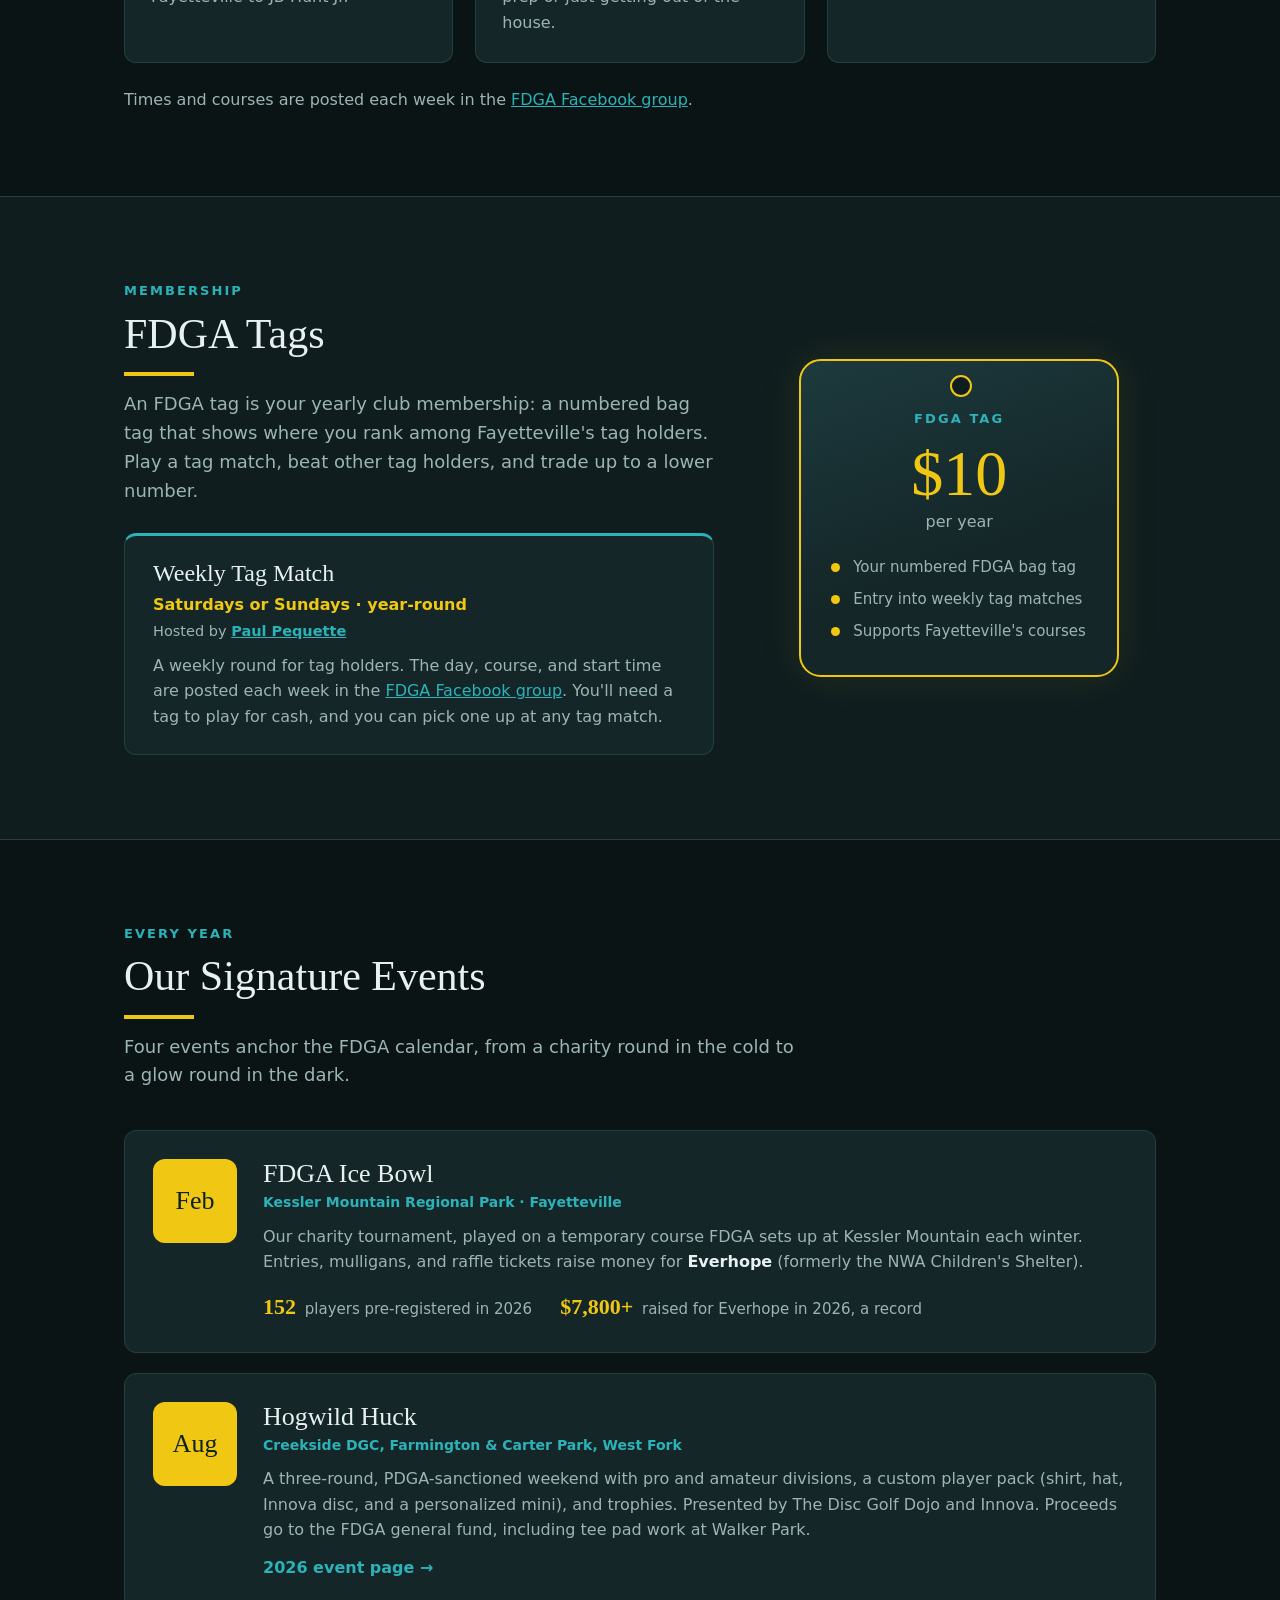
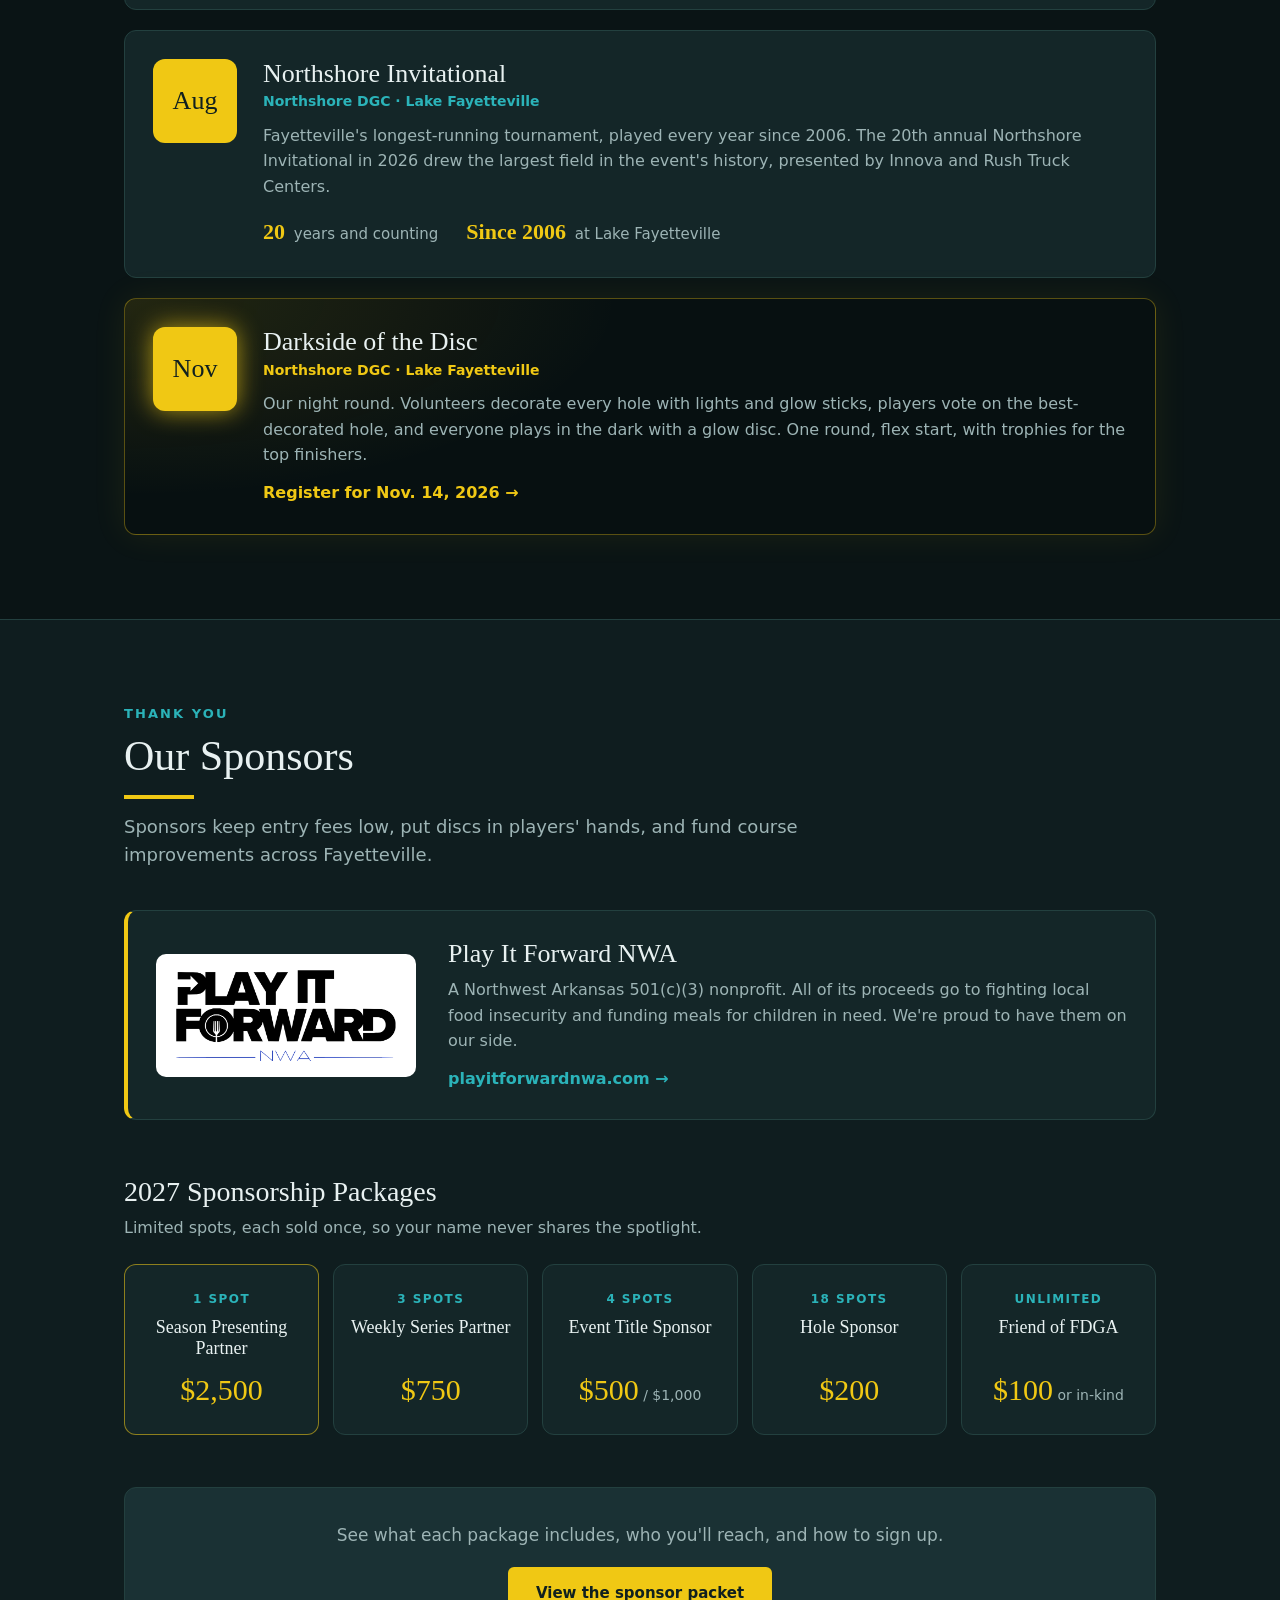
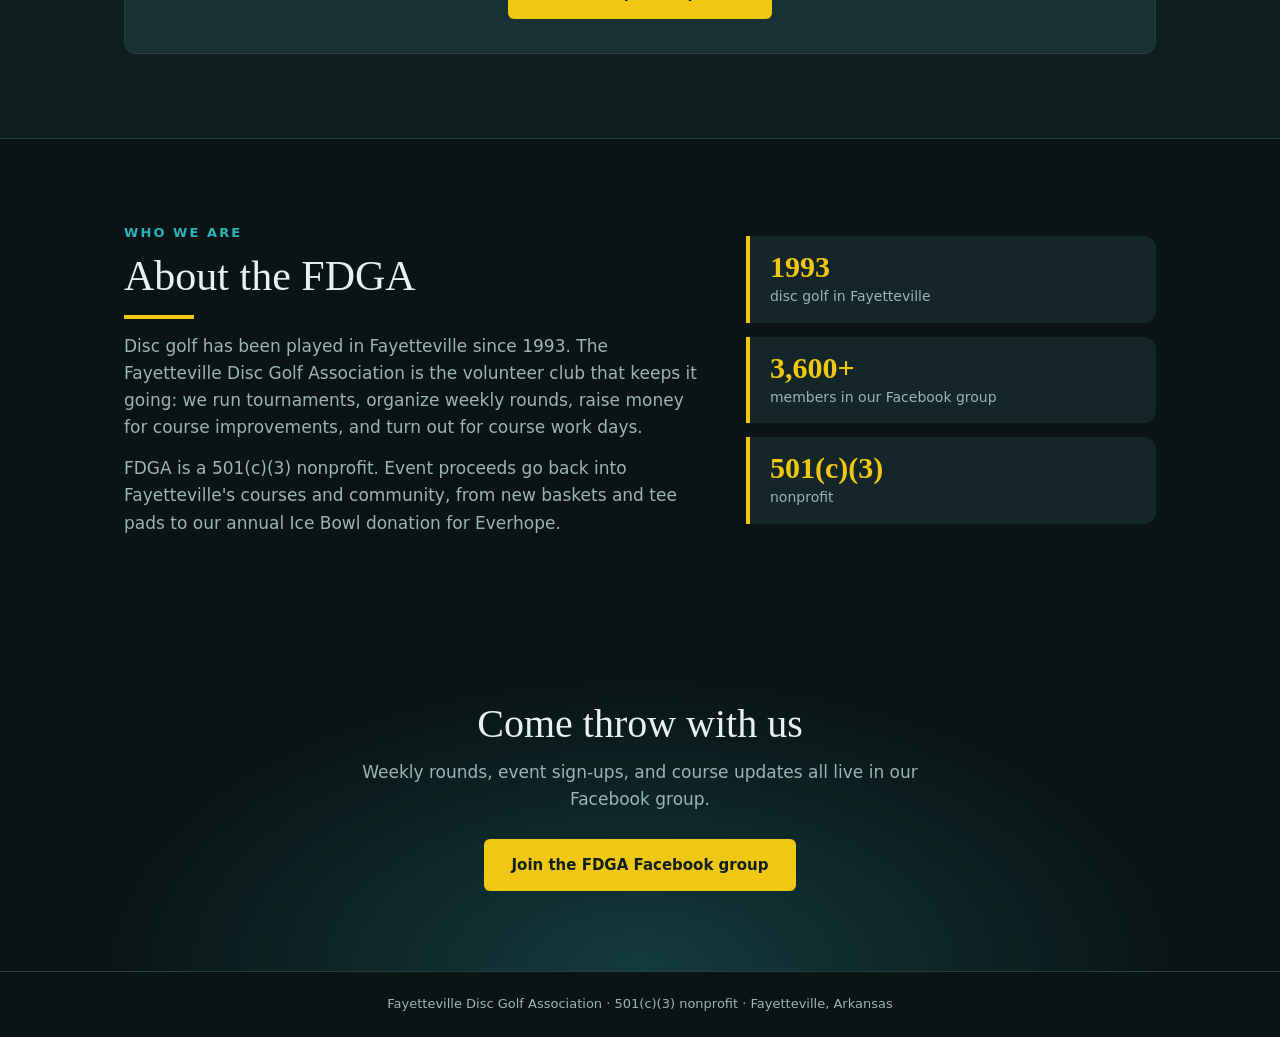
==== commit e7de10a8: "Weekly rounds: add Tag Match, hosts with Facebook links, seasons Co-Authored-By: Claude Opus 5.5 <no" ====
--- a/index.html
+++ b/index.html
@@ -10,7 +10,7 @@
 <meta property="og:image" content="https://www.fayettevillediscgolf.com/images/fdga-logo.png">
 <meta property="og:url" content="https://www.fayettevillediscgolf.com/">
 <link rel="icon" href="images/favicon.svg" type="image/svg+xml">
-<link rel="stylesheet" href="css/style.css?v=4">
+<link rel="stylesheet" href="css/style.css?v=5">
 </head>
 <body>
 
@@ -66,36 +66,53 @@
         <span class="kicker">Every week</span>
         <h2>Weekly Rounds</h2>
         <p class="lead">
-          Two casual rounds every week. Show up, toss in, and get put on a card. The course
-          rotates, so check the Facebook group for this week's spot and start time.
+          Three casual rounds every week, each run by a volunteer host. Show up, toss in, and get
+          put on a card. Courses rotate, so check the Facebook group for this week's spot and
+          start time.
         </p>
       </div>
 
       <div class="weekly-grid">
         <article class="weekly-card">
-          <div class="weekly-day">Mon</div>
-          <div>
-            <h3>Monday Flip Doubles</h3>
-            <p class="weekly-when">Monday evenings · about 5:30 PM</p>
-            <p>
-              Flip for a random partner and play best-shot doubles. It's the easiest way to meet
-              the local disc golf crowd, and you'll often get paired with someone who throws a
-              lot further (or a lot shorter) than you do. Courses rotate around NWA, from
-              Northshore at Lake Fayetteville to JB Hunt Jr.
-            </p>
-          </div>
+          <div class="weekly-top">
+            <div class="weekly-day">Mon</div>
+            <span class="season season-limited">March – October</span>
+          </div>
+          <h3>Monday Flip Doubles</h3>
+          <p class="weekly-when">Monday evenings · about 5:30 PM</p>
+          <p class="weekly-host">Hosted by <a href="https://www.facebook.com/andrew.mcdonagh.142" target="_blank" rel="noopener">Andrew McDonagh</a></p>
+          <p>
+            Flip for a random partner and play best-shot doubles. It's the easiest way to meet the
+            local disc golf crowd. Courses rotate around NWA, from Northshore at Lake Fayetteville
+            to JB Hunt Jr.
+          </p>
         </article>
         <article class="weekly-card">
-          <div class="weekly-day">Wed</div>
-          <div>
-            <h3>Wacky Wednesday</h3>
-            <p class="weekly-when">Wednesday mornings · about 10:00 AM</p>
-            <p>
-              A midweek morning round with a different course every week, including Cedar Creek
-              and the brand-new Rabbit's Foot at JB Hunt Park. Great for tournament prep or just
-              getting out of the house.
-            </p>
-          </div>
+          <div class="weekly-top">
+            <div class="weekly-day">Wed</div>
+            <span class="season">Year-round</span>
+          </div>
+          <h3>Wacky Wednesday</h3>
+          <p class="weekly-when">Wednesday mornings · about 10 AM</p>
+          <p class="weekly-host">Hosted by <a href="https://www.facebook.com/mitchell.twombley" target="_blank" rel="noopener">Mitchell Twombley</a></p>
+          <p>
+            A midweek morning round with a different course every week, including Cedar Creek and
+            the brand-new Rabbit's Foot at JB Hunt Park. Great for tournament prep or just getting
+            out of the house.
+          </p>
+        </article>
+        <article class="weekly-card">
+          <div class="weekly-top">
+            <div class="weekly-day weekly-day-sm">Sat<br>Sun</div>
+            <span class="season">Year-round</span>
+          </div>
+          <h3>FDGA Tag Match</h3>
+          <p class="weekly-when">Saturdays or Sundays</p>
+          <p class="weekly-host">Hosted by <a href="https://www.facebook.com/paul.pequette" target="_blank" rel="noopener">Paul Pequette</a></p>
+          <p>
+            The weekly round for FDGA tag holders: play for your tag number, with cash games and an
+            ace pool for tag members. <a href="#tags">Get a tag for $10.</a>
+          </p>
         </article>
       </div>
 
@@ -118,7 +135,8 @@
         </p>
         <div class="tag-match">
           <h3>Weekly Tag Match</h3>
-          <p class="weekly-when">Saturdays or Sundays · hosted by Paul Pequette</p>
+          <p class="weekly-when">Saturdays or Sundays · year-round</p>
+          <p class="weekly-host">Hosted by <a href="https://www.facebook.com/paul.pequette" target="_blank" rel="noopener">Paul Pequette</a></p>
           <p>
             A weekly round for tag holders. The day, course, and start time are posted each week in
             the <a href="https://www.facebook.com/groups/421920494597940" target="_blank" rel="noopener">FDGA Facebook group</a>.
--- a/css/style.css
+++ b/css/style.css
@@ -179,34 +179,50 @@
 .lead { font-size: 18px; color: var(--muted); }
 
 /* Weekly rounds */
-.weekly-grid { display: grid; grid-template-columns: 1fr 1fr; gap: 24px; }
+.weekly-grid { display: grid; grid-template-columns: repeat(3, 1fr); gap: 22px; }
 .weekly-card {
   display: flex;
-  gap: 22px;
-  align-items: flex-start;
+  flex-direction: column;
   border: 1px solid var(--border);
   border-top: 3px solid var(--teal);
   border-radius: var(--radius);
-  padding: 28px;
-  background: var(--card);
-}
+  padding: 26px;
+  background: var(--card);
+}
+.weekly-top { display: flex; justify-content: space-between; align-items: center; margin-bottom: 16px; }
 .weekly-day {
   flex-shrink: 0;
-  width: 72px;
-  height: 72px;
+  width: 64px;
+  height: 64px;
   border-radius: 50%;
   background: var(--teal-dark);
   border: 2px solid var(--teal);
   color: var(--gold);
   font-family: var(--font-head);
-  font-size: 24px;
+  font-size: 22px;
   display: flex;
   align-items: center;
   justify-content: center;
-}
+  text-align: center;
+}
+.weekly-day-sm { font-size: 15px; line-height: 1.05; }
+.season {
+  font-size: 12px;
+  font-weight: 700;
+  letter-spacing: 0.1em;
+  text-transform: uppercase;
+  color: var(--teal);
+  border: 1px solid var(--teal);
+  border-radius: 999px;
+  padding: 4px 12px;
+}
+.season-limited { color: var(--gold); border-color: var(--gold); }
 .weekly-card h3 { font-size: 24px; margin-bottom: 4px; }
-.weekly-when { font-weight: 600; color: var(--gold); margin-bottom: 10px; }
+.weekly-when { font-weight: 600; color: var(--gold); }
+.weekly-host { font-size: 14.5px; color: var(--muted); margin: 2px 0 12px; }
+.weekly-host a { color: var(--teal); font-weight: 600; }
 .weekly-card p:last-child { color: var(--muted); }
+.tag-match .weekly-host { margin-bottom: 10px; }
 .weekly-note { margin-top: 24px; color: var(--muted); }
 
 /* Tags */
@@ -523,6 +539,7 @@
 /* Responsive */
 @media (max-width: 900px) {
   .pkg-mini-grid { grid-template-columns: repeat(2, 1fr); }
+  .weekly-grid { grid-template-columns: 1fr; }
   .reach-grid, .timeline { grid-template-columns: repeat(2, 1fr); }
   .event-sponsor-grid { grid-template-columns: 1fr 1fr; }
 }
@@ -544,15 +561,16 @@
   .nav-links.open { display: flex; }
   .nav-links a { padding: 10px 24px; }
   .nav-links .nav-cta { margin-top: 6px; }
-  .weekly-grid, .about-grid, .tags-grid { grid-template-columns: 1fr; }
+  .about-grid, .tags-grid { grid-template-columns: 1fr; }
   .sponsor-feature { flex-direction: column; align-items: flex-start; }
   .section { padding: 60px 0; }
 }
 
 @media (max-width: 560px) {
-  .weekly-card, .event { flex-direction: column; gap: 16px; padding: 22px; }
-  .event-month, .weekly-day { width: 64px; height: 64px; }
-  .event-month span, .weekly-day { font-size: 21px; }
+  .event { flex-direction: column; gap: 16px; padding: 22px; }
+  .weekly-card { padding: 22px; }
+  .event-month { width: 64px; height: 64px; }
+  .event-month span { font-size: 21px; }
   .event-sponsor-grid, .pkg-mini-grid, .reach-grid, .timeline { grid-template-columns: 1fr; }
   .pkg { padding: 24px; }
   .pkg-head { flex-direction: column; gap: 8px; }
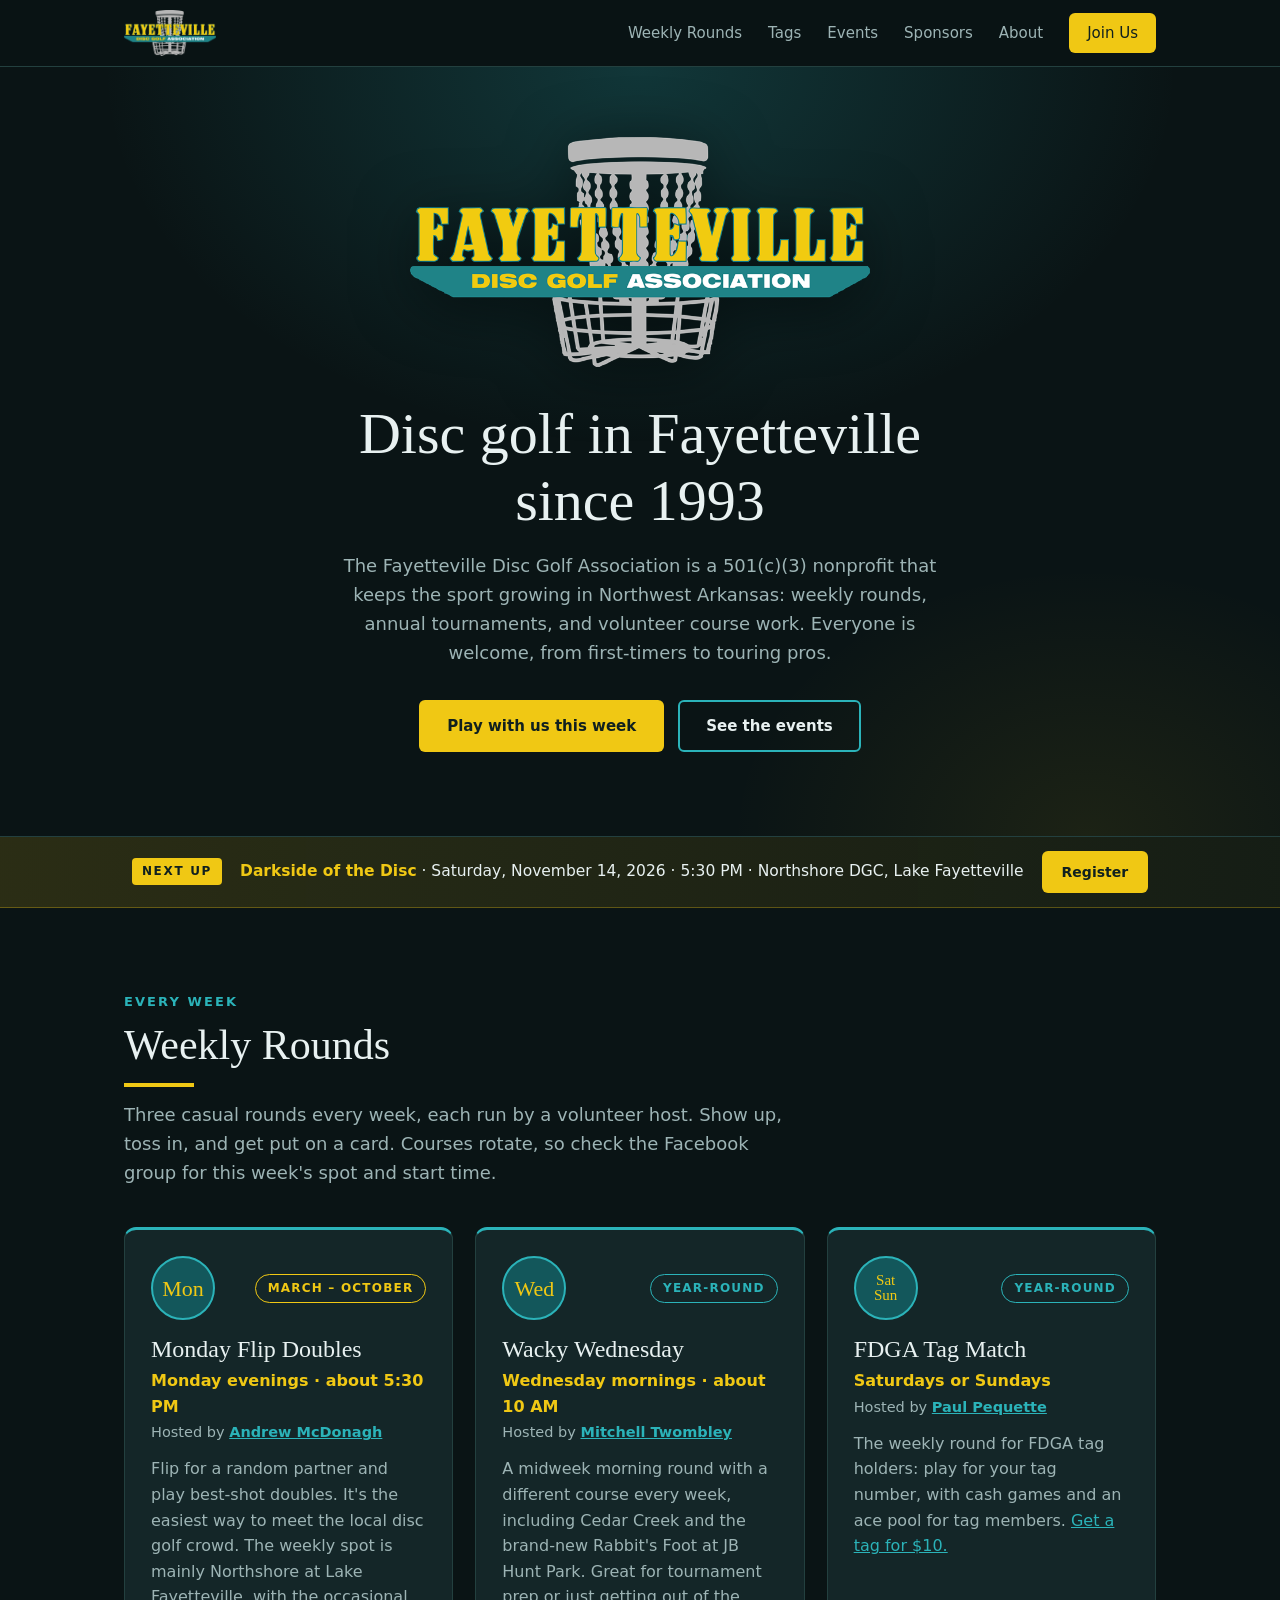
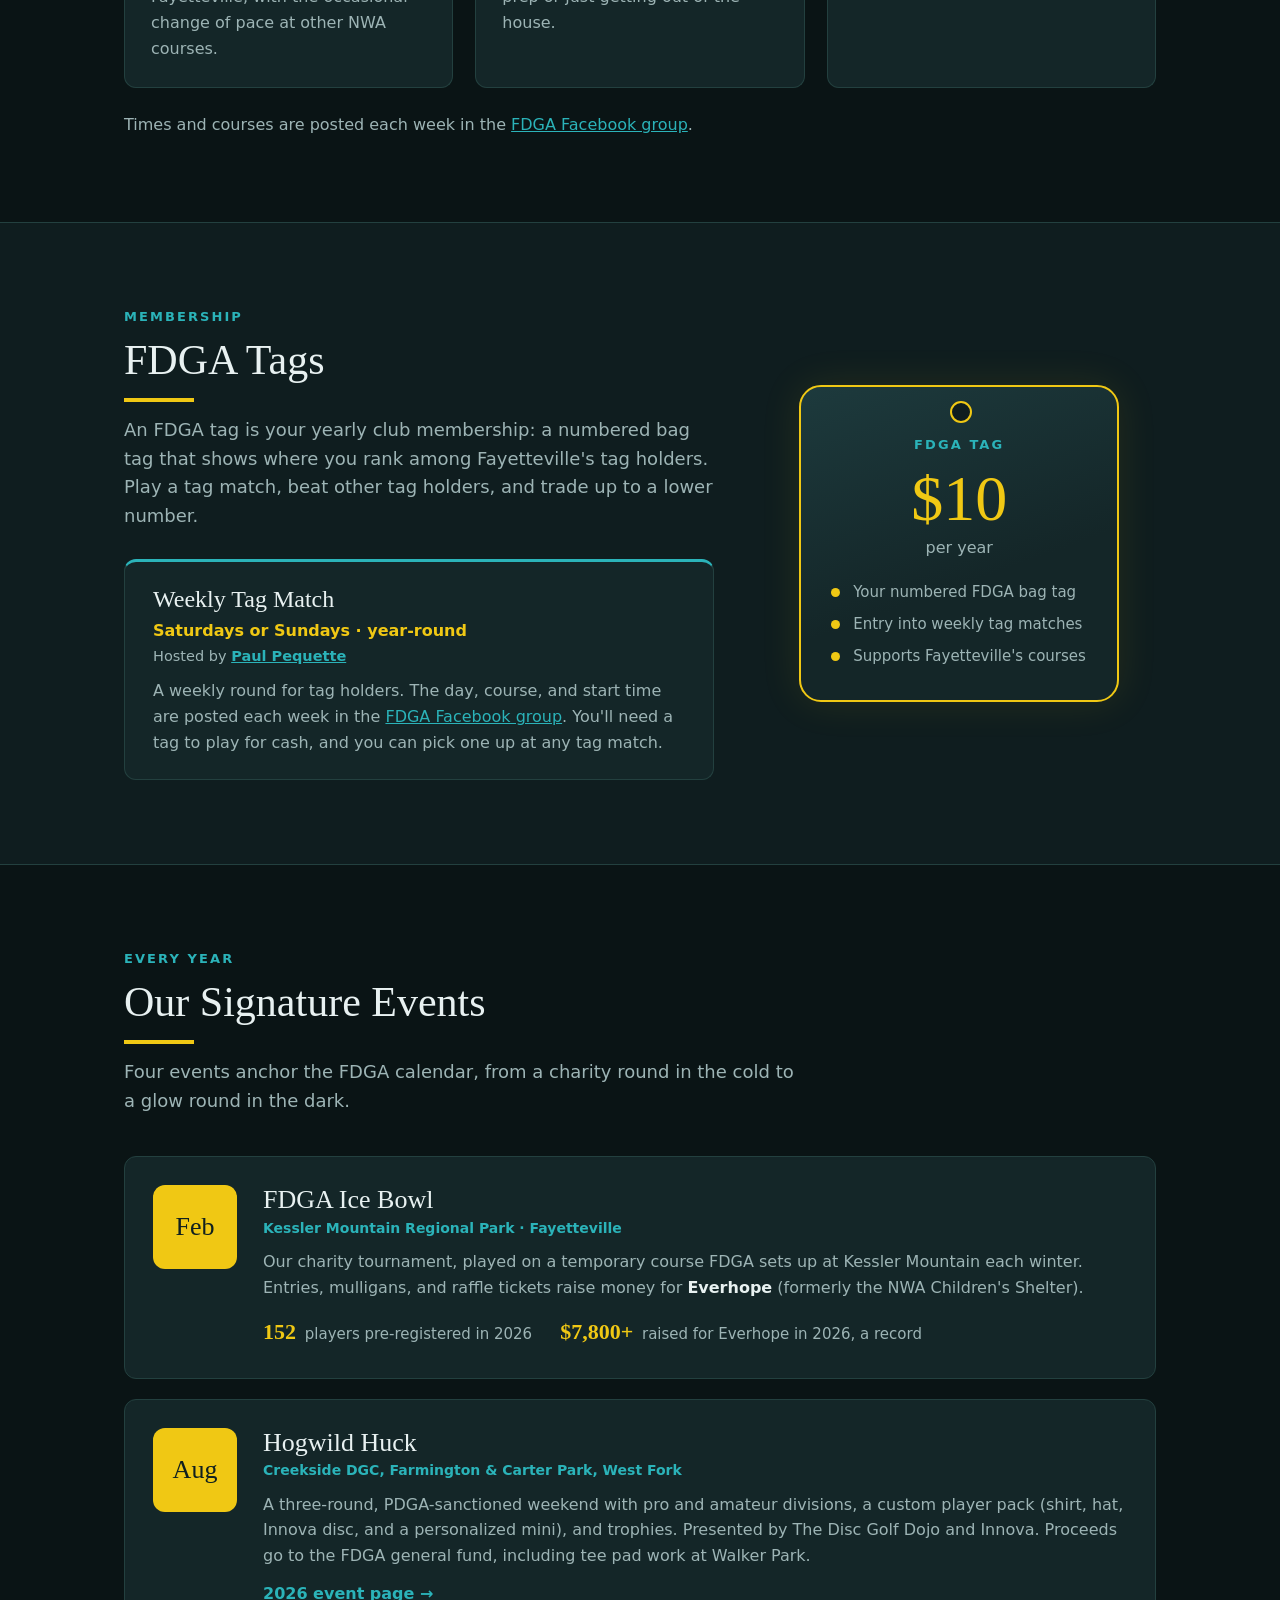
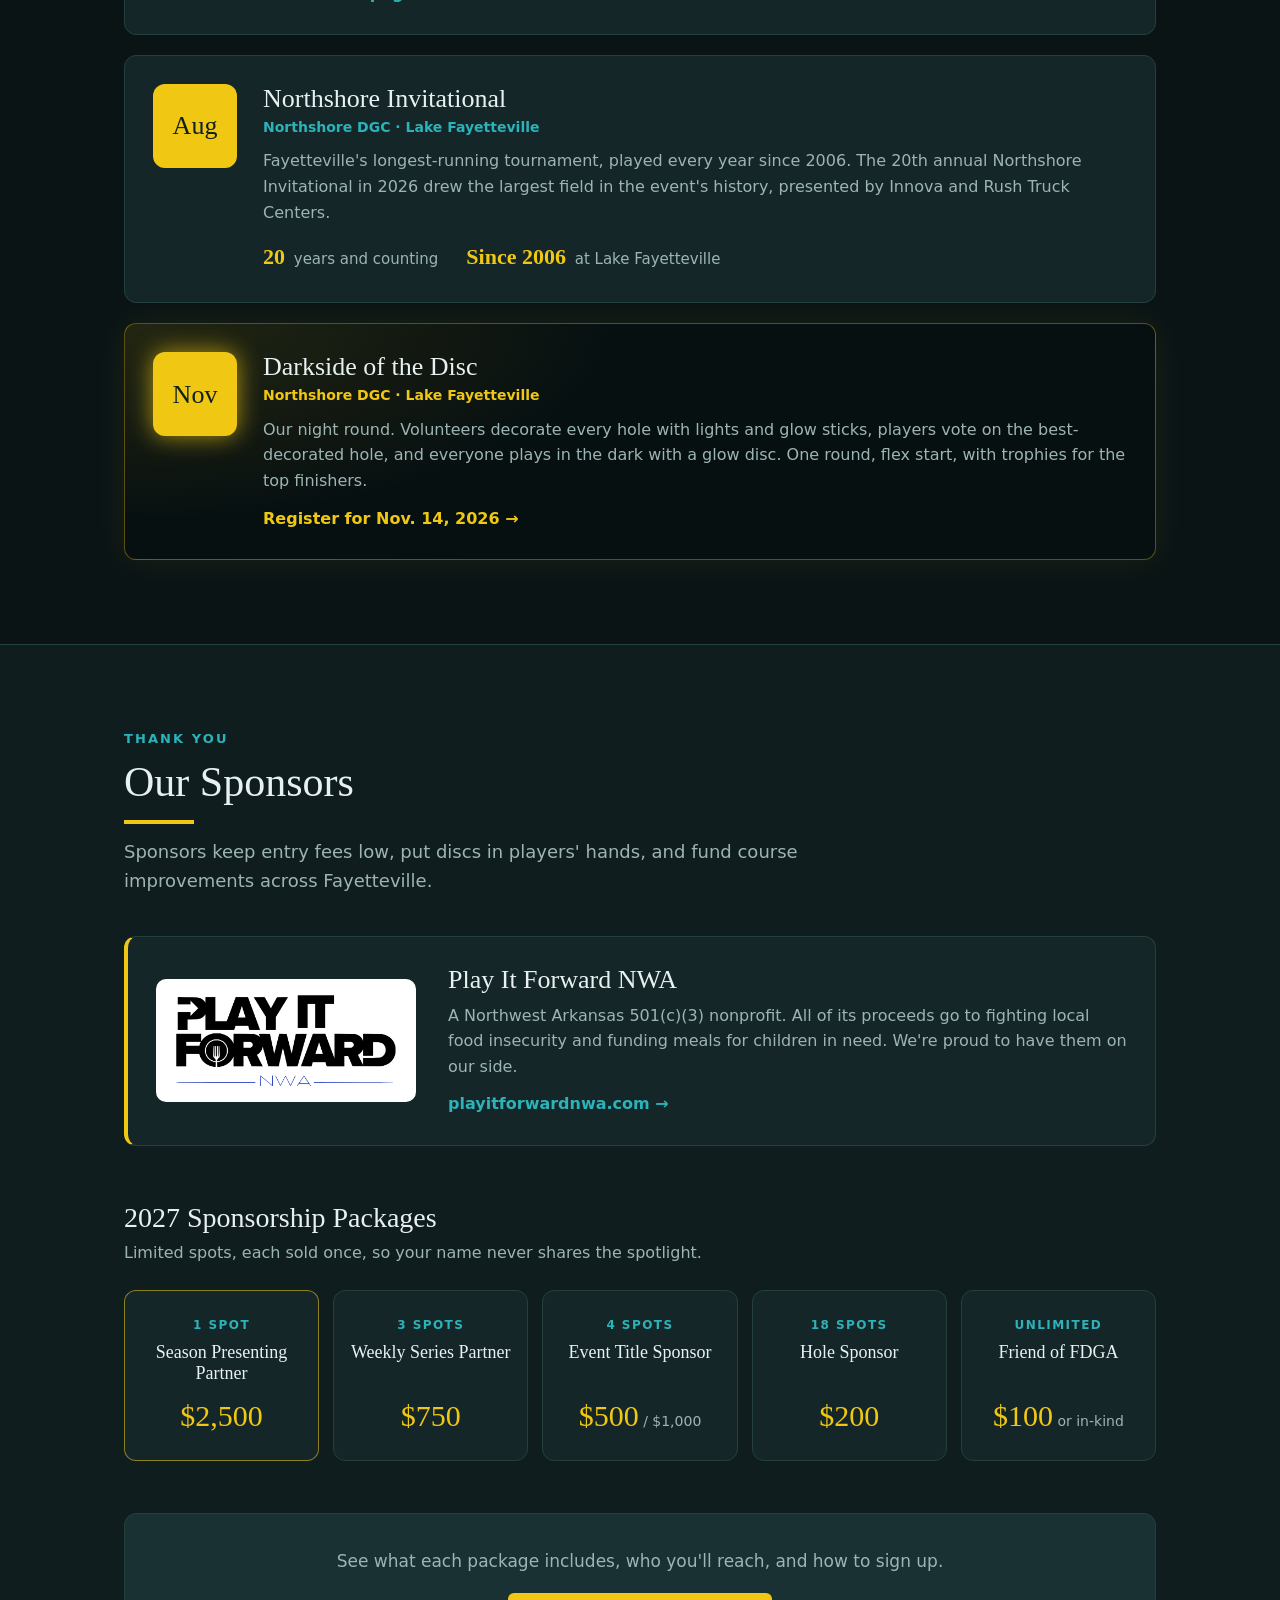
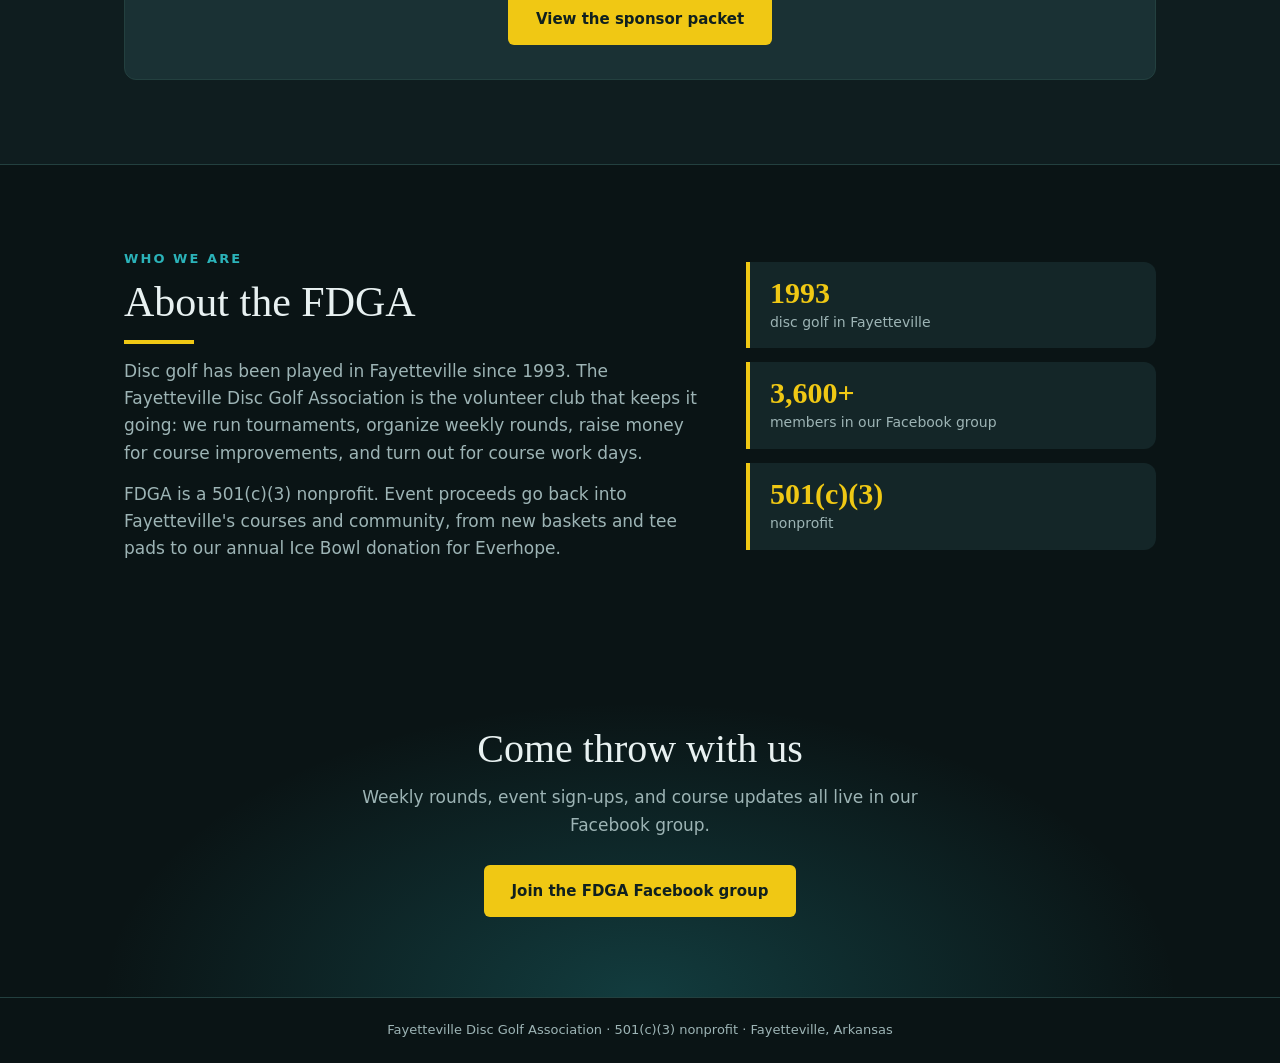
==== commit fa10d213: "Sponsor contact form replaces phone and email; Flip Doubles mainly at Lake Fayetteville Co-Authored-" ====
--- a/index.html
+++ b/index.html
@@ -10,7 +10,7 @@
 <meta property="og:image" content="https://www.fayettevillediscgolf.com/images/fdga-logo.png">
 <meta property="og:url" content="https://www.fayettevillediscgolf.com/">
 <link rel="icon" href="images/favicon.svg" type="image/svg+xml">
-<link rel="stylesheet" href="css/style.css?v=5">
+<link rel="stylesheet" href="css/style.css?v=6">
 </head>
 <body>
 
@@ -83,8 +83,8 @@
           <p class="weekly-host">Hosted by <a href="https://www.facebook.com/andrew.mcdonagh.142" target="_blank" rel="noopener">Andrew McDonagh</a></p>
           <p>
             Flip for a random partner and play best-shot doubles. It's the easiest way to meet the
-            local disc golf crowd. Courses rotate around NWA, from Northshore at Lake Fayetteville
-            to JB Hunt Jr.
+            local disc golf crowd. The weekly spot is mainly Northshore at Lake Fayetteville, with
+            the occasional change of pace at other NWA courses.
           </p>
         </article>
         <article class="weekly-card">
@@ -320,6 +320,6 @@
   <p>Fayetteville Disc Golf Association · 501(c)(3) nonprofit · Fayetteville, Arkansas</p>
 </footer>
 
-<script src="js/main.js?v=1"></script>
+<script src="js/main.js?v=2"></script>
 </body>
 </html>
--- a/css/style.css
+++ b/css/style.css
@@ -526,6 +526,38 @@
 }
 .join h2 { font-size: clamp(30px, 4.5vw, 40px); margin-bottom: 12px; }
 .join p { max-width: 560px; margin: 0 auto 26px; color: var(--muted); font-size: 17px; }
+
+/* Sponsor contact form */
+.contact-form {
+  max-width: 640px;
+  margin: 0 auto;
+  text-align: left;
+  display: grid;
+  gap: 16px;
+}
+.form-row { display: grid; grid-template-columns: 1fr 1fr; gap: 16px; }
+.contact-form label { display: grid; gap: 6px; font-size: 14px; font-weight: 600; color: var(--text); }
+.contact-form input,
+.contact-form select,
+.contact-form textarea {
+  font: inherit;
+  font-weight: normal;
+  color: var(--text);
+  background: var(--card);
+  border: 1px solid var(--border);
+  border-radius: 8px;
+  padding: 11px 14px;
+}
+.contact-form textarea { resize: vertical; }
+.contact-form input:focus,
+.contact-form select:focus,
+.contact-form textarea:focus { outline: none; border-color: var(--teal); box-shadow: 0 0 0 3px rgba(43, 179, 185, 0.2); }
+.contact-form .btn { justify-self: start; cursor: pointer; }
+.contact-form .btn:disabled { opacity: 0.6; cursor: wait; }
+.contact-form .hp { position: absolute; left: -9999px; }
+.form-status { min-height: 1.5em; font-size: 15px; }
+.form-status.success { color: var(--gold); }
+.form-status.error { color: #ff8a80; }
 
 /* Footer */
 .footer {
@@ -571,7 +603,7 @@
   .weekly-card { padding: 22px; }
   .event-month { width: 64px; height: 64px; }
   .event-month span { font-size: 21px; }
-  .event-sponsor-grid, .pkg-mini-grid, .reach-grid, .timeline { grid-template-columns: 1fr; }
+  .event-sponsor-grid, .pkg-mini-grid, .reach-grid, .timeline, .form-row { grid-template-columns: 1fr; }
   .pkg { padding: 24px; }
   .pkg-head { flex-direction: column; gap: 8px; }
   .sponsor-logo { width: 100%; max-width: 280px; }
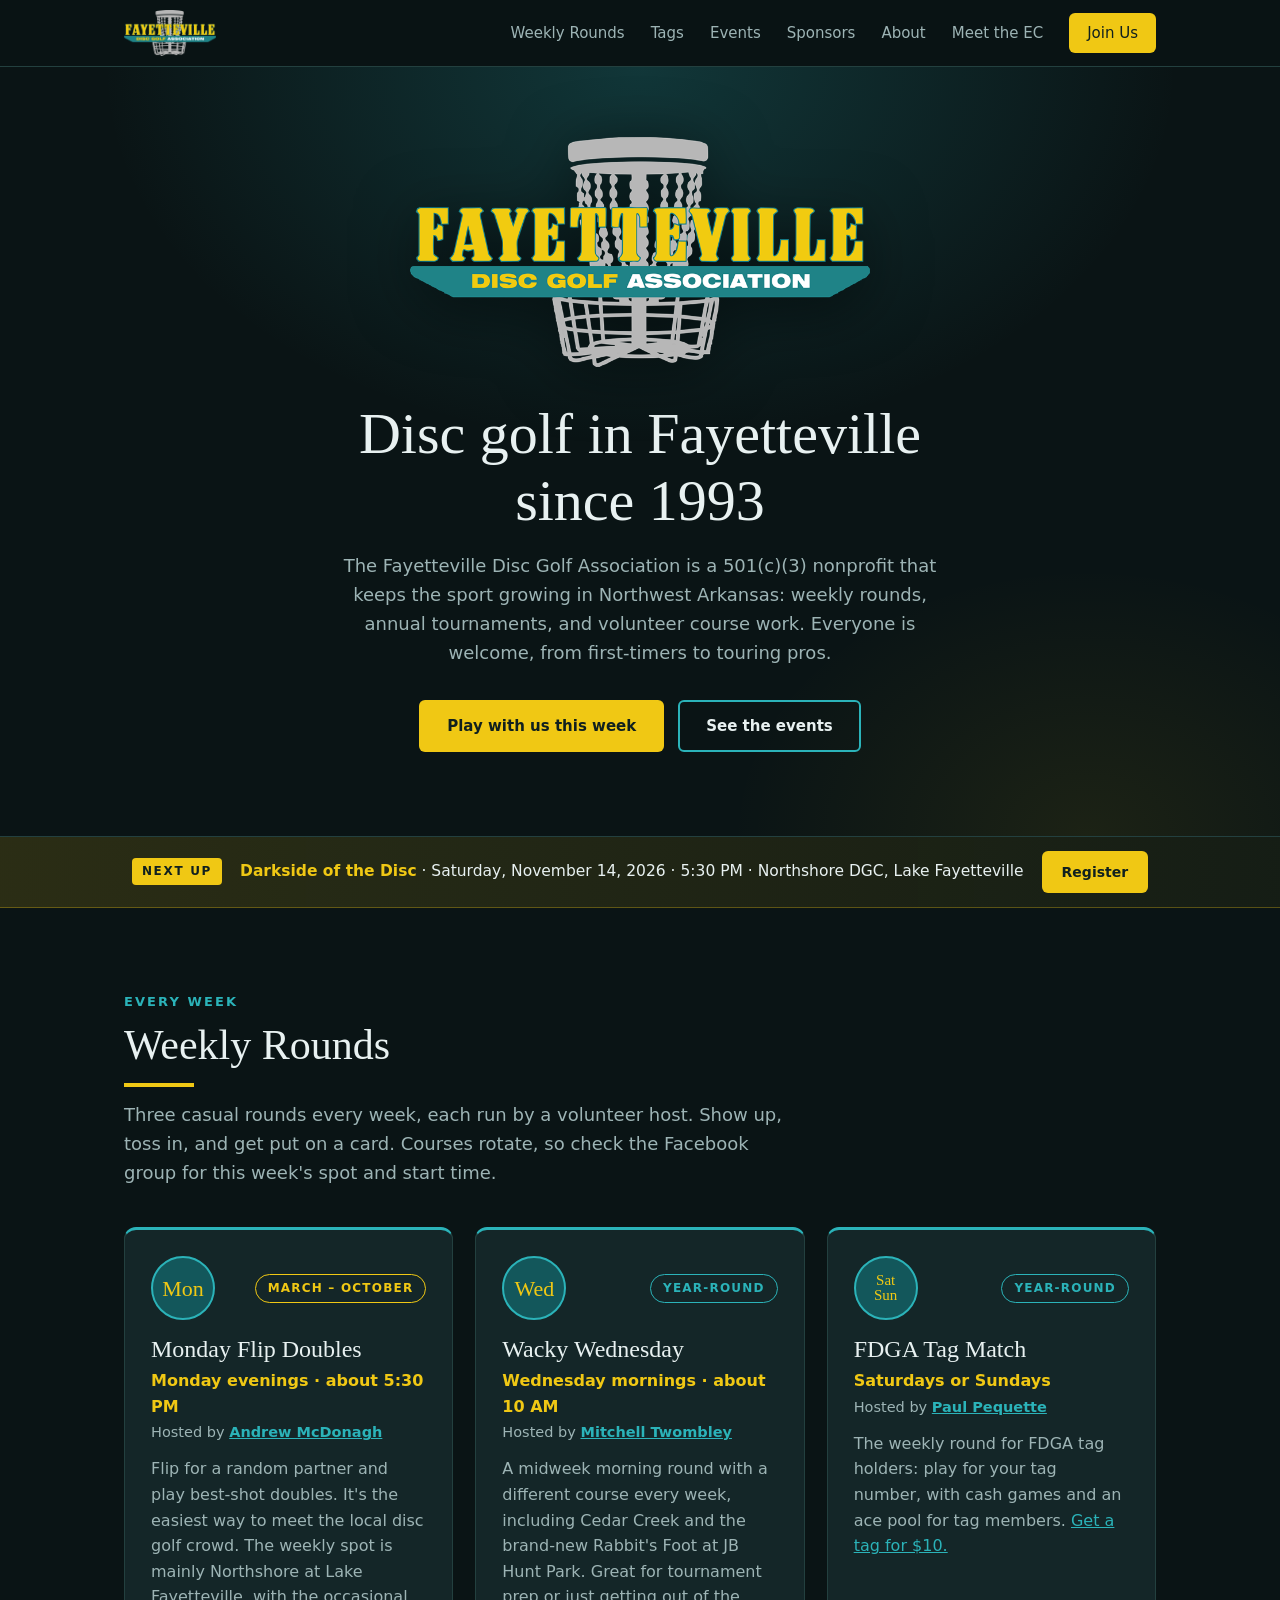
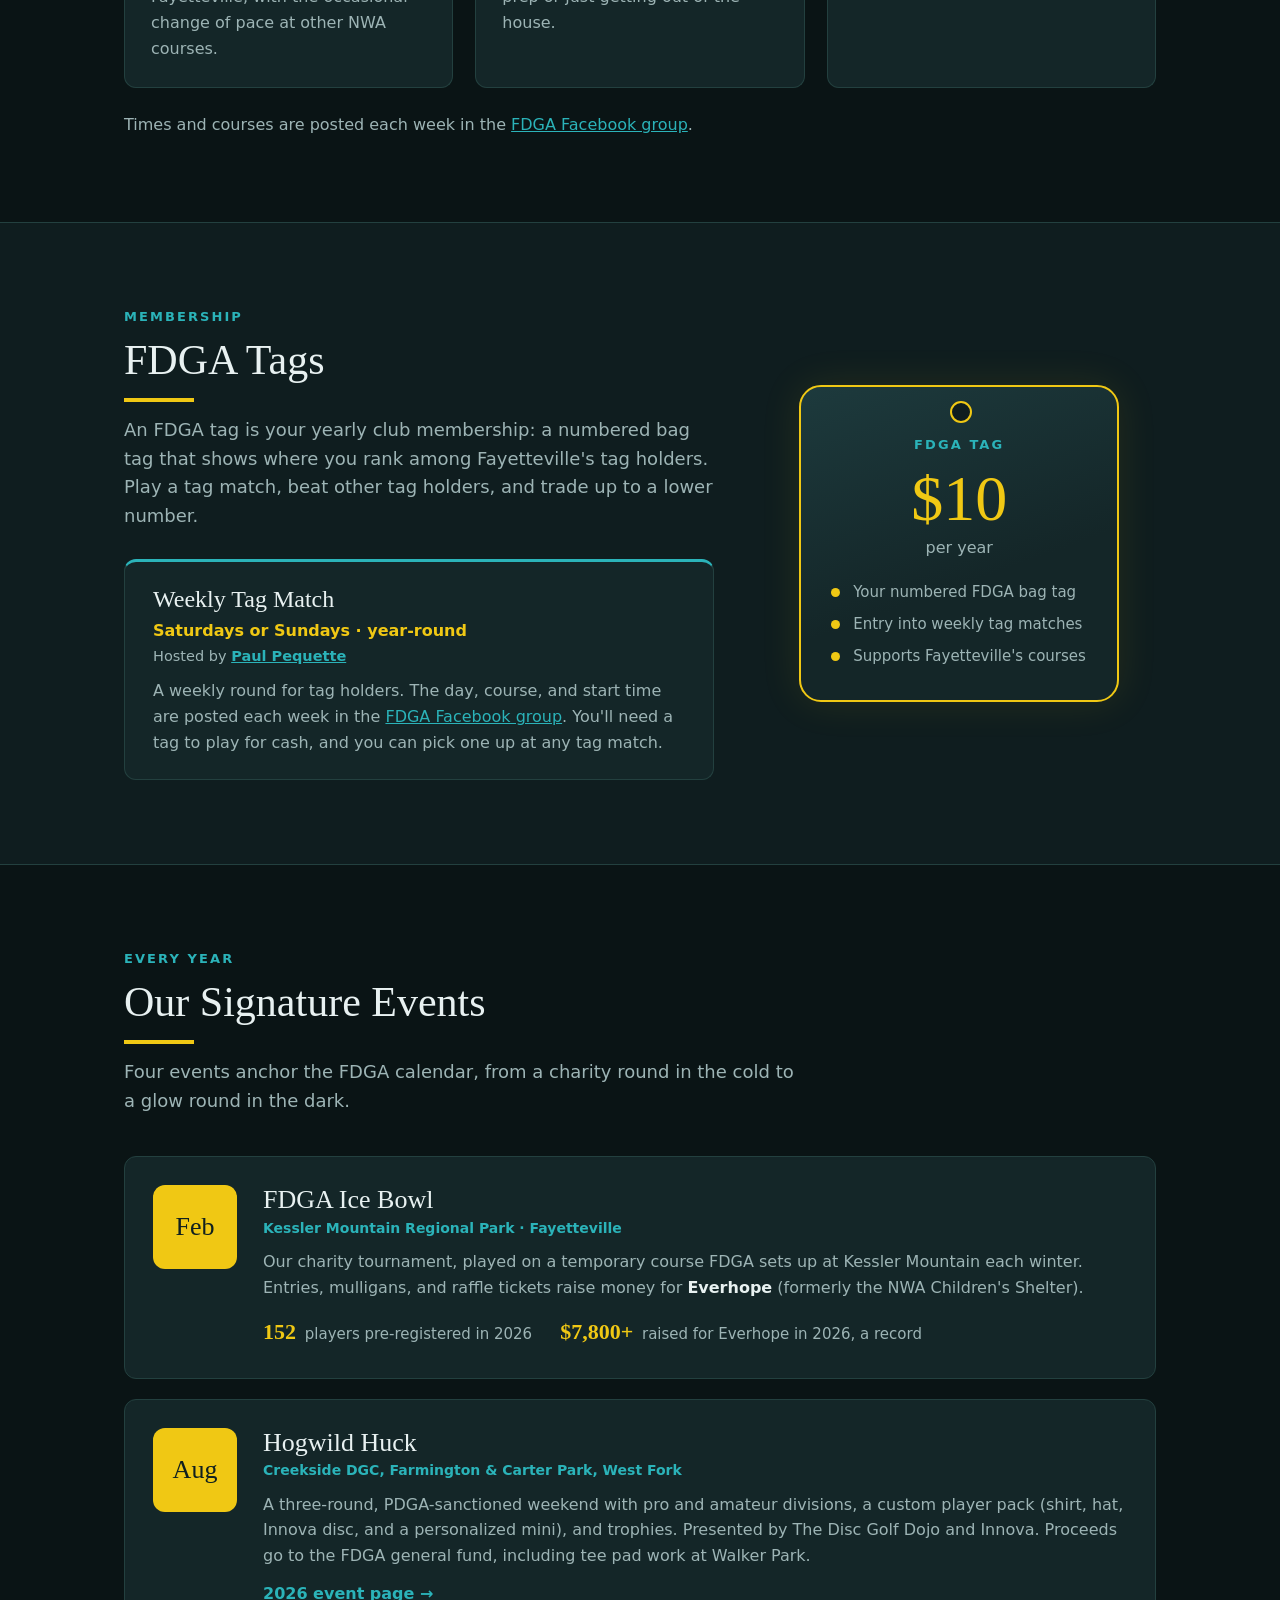
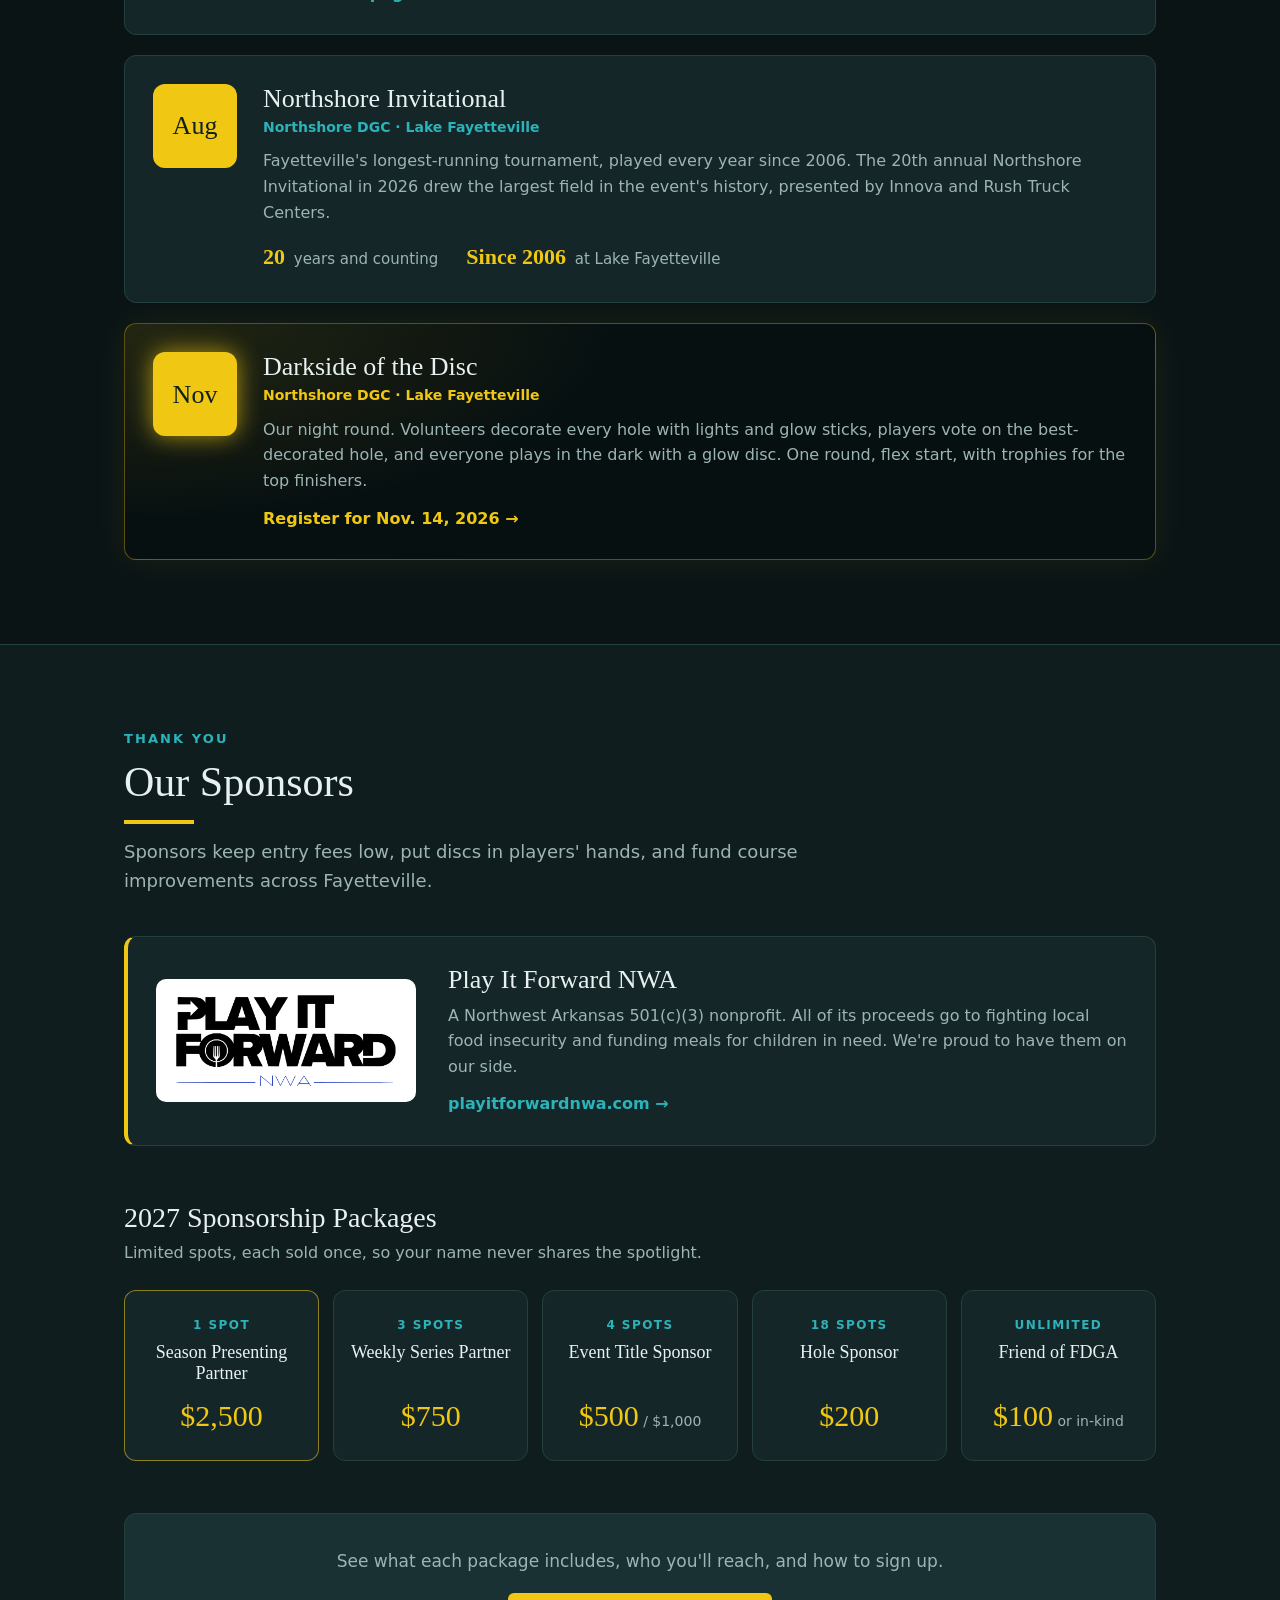
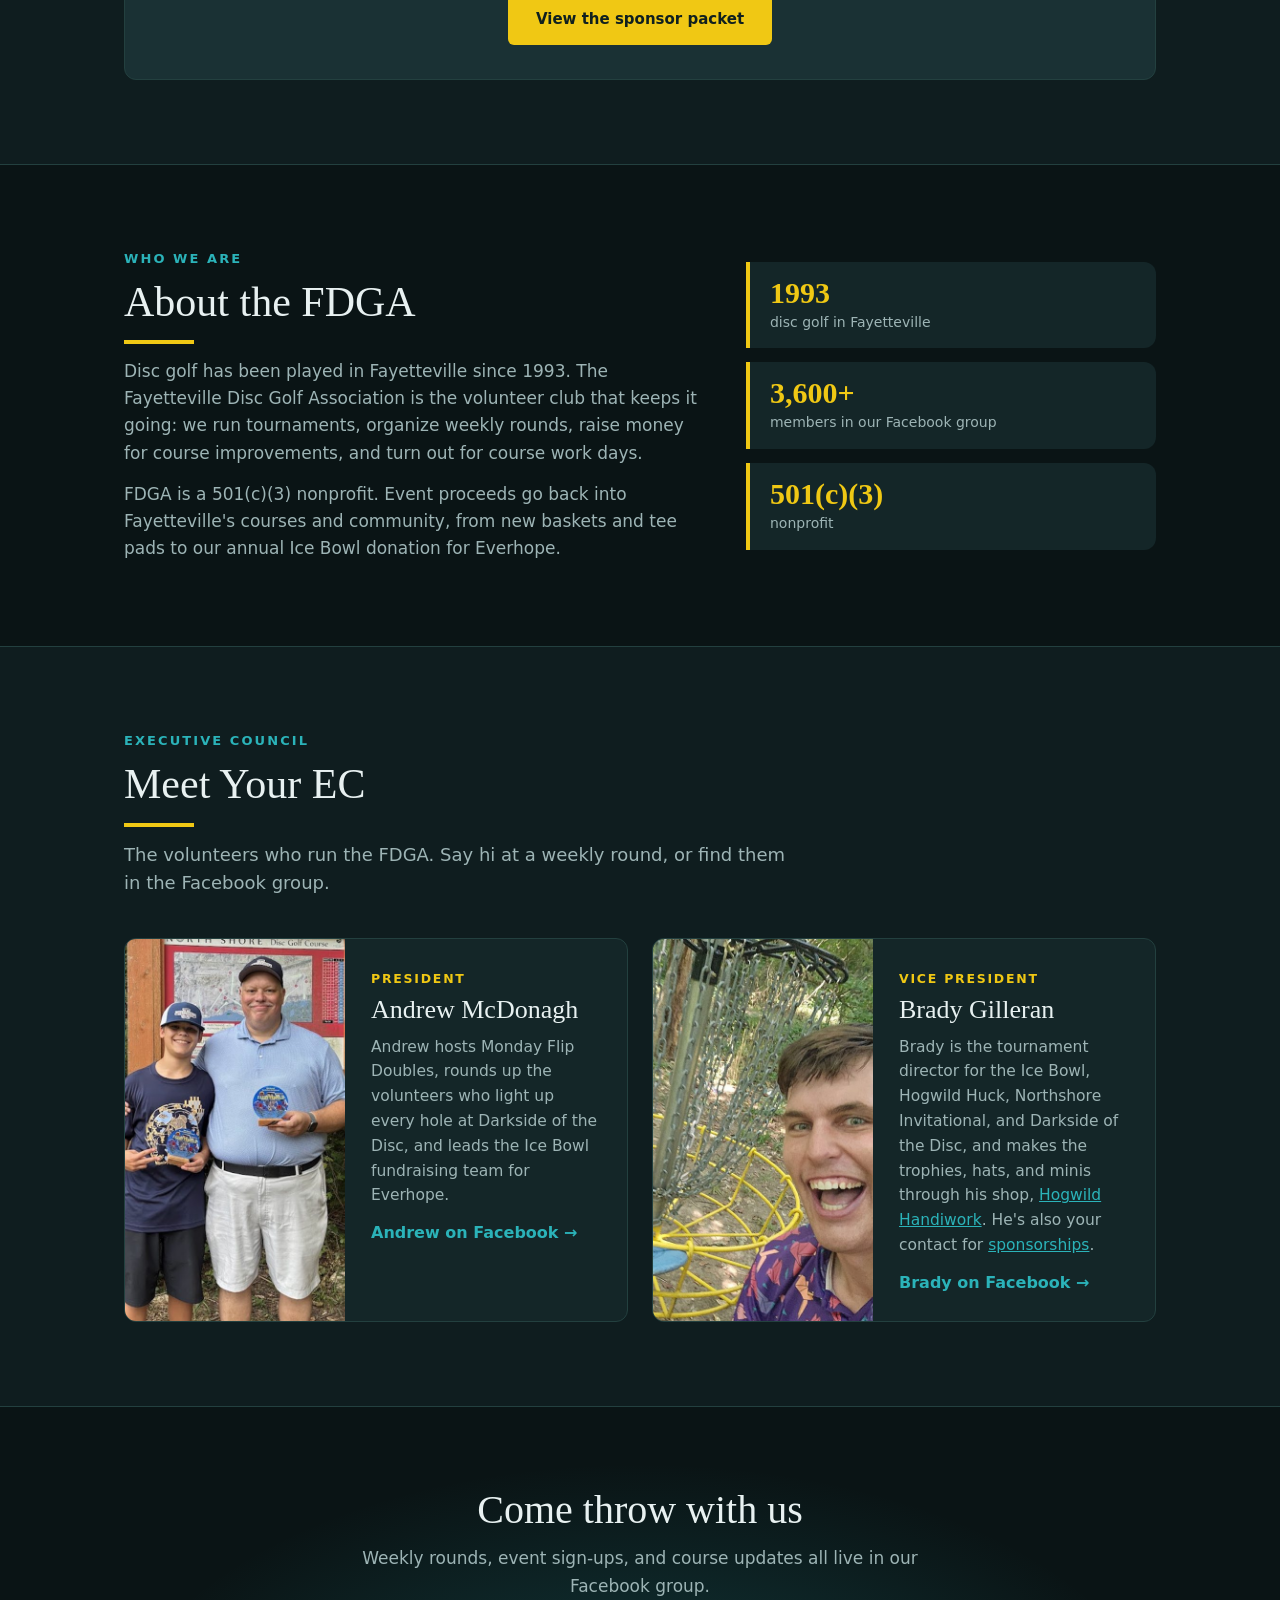
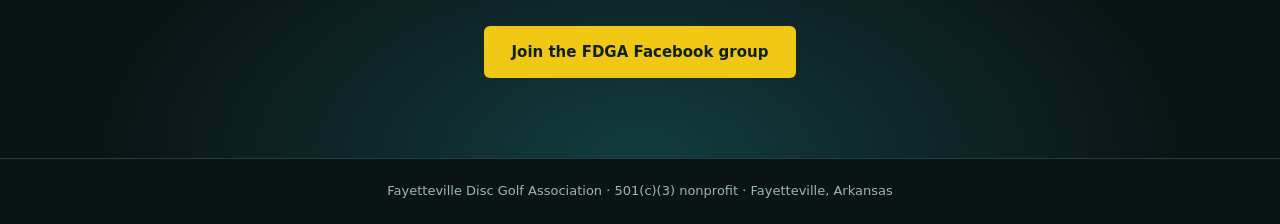
==== commit 6b94b0ab: "Add Meet Your EC section: Andrew McDonagh (President), Brady Gilleran (VP) Co-Authored-By: Claude Op" ====
--- a/index.html
+++ b/index.html
@@ -10,7 +10,7 @@
 <meta property="og:image" content="https://www.fayettevillediscgolf.com/images/fdga-logo.png">
 <meta property="og:url" content="https://www.fayettevillediscgolf.com/">
 <link rel="icon" href="images/favicon.svg" type="image/svg+xml">
-<link rel="stylesheet" href="css/style.css?v=6">
+<link rel="stylesheet" href="css/style.css?v=7">
 </head>
 <body>
 
@@ -26,6 +26,7 @@
       <a href="#events">Events</a>
       <a href="#sponsors">Sponsors</a>
       <a href="#about">About</a>
+      <a href="#ec">Meet the EC</a>
       <a href="#join" class="nav-cta">Join Us</a>
     </nav>
   </div>
@@ -303,6 +304,47 @@
     </div>
   </section>
 
+  <section id="ec" class="section section-alt">
+    <div class="wrap">
+      <div class="section-head">
+        <span class="kicker">Executive Council</span>
+        <h2>Meet Your EC</h2>
+        <p class="lead">
+          The volunteers who run the FDGA. Say hi at a weekly round, or find them in the Facebook
+          group.
+        </p>
+      </div>
+      <div class="ec-grid">
+        <article class="ec-card">
+          <img src="images/ec/andrew-mcdonagh.jpg" alt="Andrew McDonagh at the Northshore Disc Golf Course sign, holding a trophy">
+          <div class="ec-body">
+            <span class="ec-role">President</span>
+            <h3>Andrew McDonagh</h3>
+            <p>
+              Andrew hosts Monday Flip Doubles, rounds up the volunteers who light up every hole at
+              Darkside of the Disc, and leads the Ice Bowl fundraising team for Everhope.
+            </p>
+            <a class="ec-link" href="https://www.facebook.com/andrew.mcdonagh.142" target="_blank" rel="noopener">Andrew on Facebook →</a>
+          </div>
+        </article>
+        <article class="ec-card">
+          <img src="images/ec/brady-gilleran.jpg" alt="Brady Gilleran smiling next to a disc golf basket">
+          <div class="ec-body">
+            <span class="ec-role">Vice President</span>
+            <h3>Brady Gilleran</h3>
+            <p>
+              Brady is the tournament director for the Ice Bowl, Hogwild Huck, Northshore
+              Invitational, and Darkside of the Disc, and makes the trophies, hats, and minis
+              through his shop, <a href="https://www.hogwildhandiwork.com/" target="_blank" rel="noopener">Hogwild Handiwork</a>.
+              He's also your contact for <a href="/sponsors">sponsorships</a>.
+            </p>
+            <a class="ec-link" href="https://www.facebook.com/brady.gilleran" target="_blank" rel="noopener">Brady on Facebook →</a>
+          </div>
+        </article>
+      </div>
+    </div>
+  </section>
+
   <section id="join" class="join">
     <div class="wrap">
       <h2>Come throw with us</h2>
--- a/css/style.css
+++ b/css/style.css
@@ -502,6 +502,30 @@
 .timeline b { display: block; font-family: var(--font-head); font-size: 20px; font-weight: normal; color: var(--gold); margin-bottom: 8px; }
 .timeline span { color: var(--muted); font-size: 15px; }
 
+/* Meet the EC */
+.ec-grid { display: grid; grid-template-columns: 1fr 1fr; gap: 24px; }
+.ec-card {
+  display: grid;
+  grid-template-columns: 220px 1fr;
+  background: var(--card);
+  border: 1px solid var(--border);
+  border-radius: var(--radius);
+  overflow: hidden;
+}
+.ec-card img { width: 100%; height: 100%; object-fit: cover; aspect-ratio: 4 / 5; }
+.ec-body { padding: 26px; }
+.ec-role {
+  font-size: 12.5px;
+  font-weight: 700;
+  letter-spacing: 0.14em;
+  text-transform: uppercase;
+  color: var(--gold);
+}
+.ec-body h3 { font-size: 26px; margin: 4px 0 10px; }
+.ec-body p { color: var(--muted); font-size: 15.5px; }
+.ec-link { display: inline-block; margin-top: 12px; font-weight: 600; text-decoration: none; }
+.ec-link:hover { text-decoration: underline; }
+
 /* About */
 .about-grid { display: grid; grid-template-columns: 1.4fr 1fr; gap: 48px; align-items: center; }
 .about-grid p { color: var(--muted); font-size: 17px; }
@@ -572,6 +596,7 @@
 @media (max-width: 900px) {
   .pkg-mini-grid { grid-template-columns: repeat(2, 1fr); }
   .weekly-grid { grid-template-columns: 1fr; }
+  .ec-grid { grid-template-columns: 1fr; }
   .reach-grid, .timeline { grid-template-columns: repeat(2, 1fr); }
   .event-sponsor-grid { grid-template-columns: 1fr 1fr; }
 }
@@ -605,6 +630,8 @@
   .event-month span { font-size: 21px; }
   .event-sponsor-grid, .pkg-mini-grid, .reach-grid, .timeline, .form-row { grid-template-columns: 1fr; }
   .pkg { padding: 24px; }
+  .ec-card { grid-template-columns: 1fr; }
+  .ec-card img { max-height: 420px; }
   .pkg-head { flex-direction: column; gap: 8px; }
   .sponsor-logo { width: 100%; max-width: 280px; }
   .hero { padding: 48px 0 60px; }
